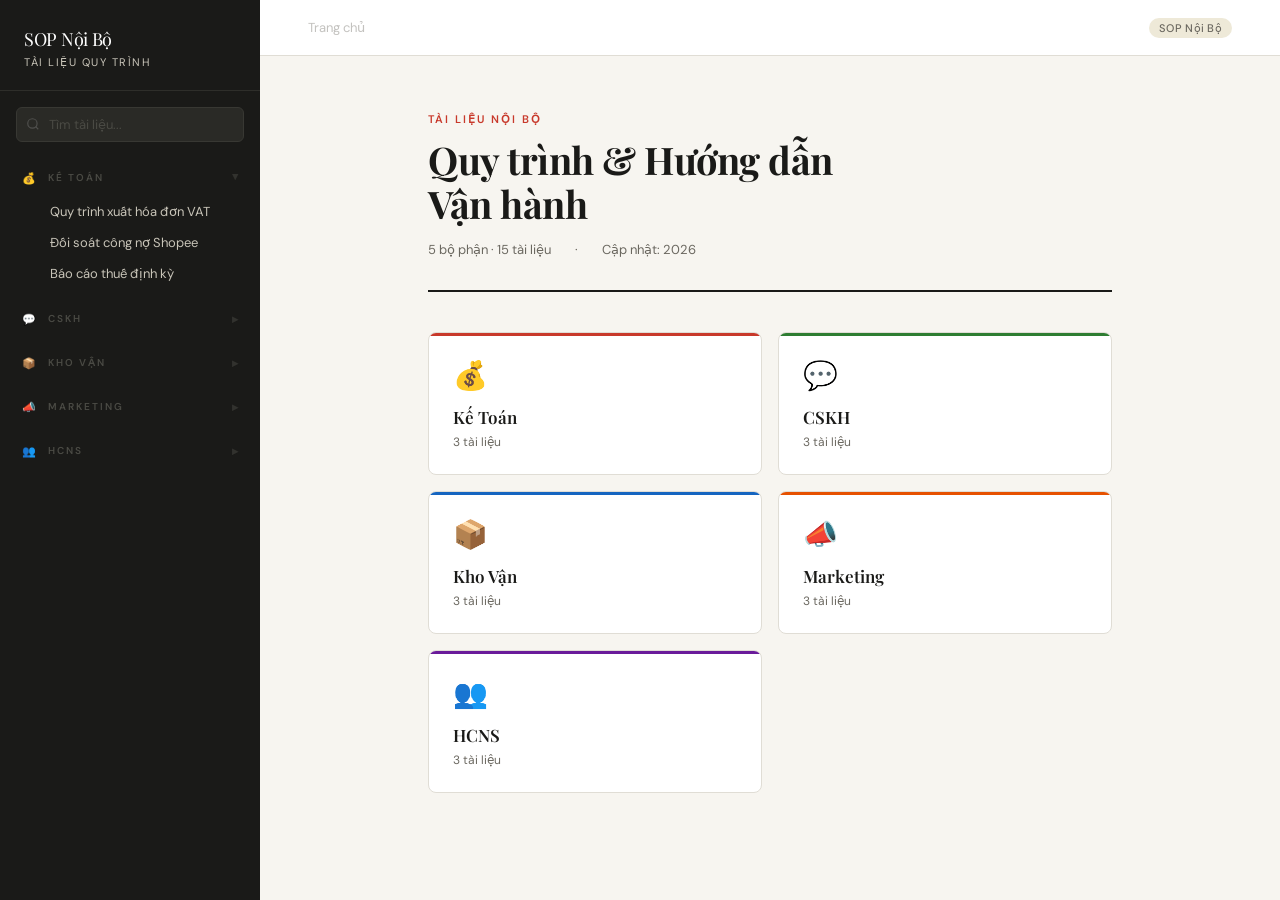
==== index.html @ a2f16f53 "sop-noi-bo" ====
<!DOCTYPE html>
<html lang="vi">
<head>
<meta charset="UTF-8">
<meta name="viewport" content="width=device-width, initial-scale=1.0">
<title>SOP Nội Bộ</title>
<link href="https://fonts.googleapis.com/css2?family=Playfair+Display:wght@600;700&family=DM+Sans:wght@300;400;500;600&display=swap" rel="stylesheet">
<style>
  :root {
    --bg: #F7F5F0;
    --sidebar-bg: #1A1A18;
    --sidebar-text: #C8C4B8;
    --sidebar-active: #E8C84A;
    --accent: #C8392B;
    --ink: #1A1A18;
    --ink-light: #6B6860;
    --rule: #E0DDD5;
    --card: #FFFFFF;
    --tag-bg: #EEE9D8;
  }

  * { margin: 0; padding: 0; box-sizing: border-box; }

  body {
    font-family: 'DM Sans', sans-serif;
    background: var(--bg);
    color: var(--ink);
    display: flex;
    height: 100vh;
    overflow: hidden;
  }

  /* SIDEBAR */
  #sidebar {
    width: 260px;
    min-width: 260px;
    background: var(--sidebar-bg);
    height: 100vh;
    overflow-y: auto;
    display: flex;
    flex-direction: column;
    padding: 0 0 32px;
  }

  .sidebar-header {
    padding: 28px 24px 20px;
    border-bottom: 1px solid #2E2E2A;
  }

  .sidebar-logo {
    font-family: 'Playfair Display', serif;
    font-size: 18px;
    color: #fff;
    letter-spacing: -0.3px;
    line-height: 1.3;
  }

  .sidebar-logo span {
    display: block;
    font-family: 'DM Sans', sans-serif;
    font-size: 11px;
    font-weight: 400;
    color: var(--sidebar-text);
    letter-spacing: 1.5px;
    text-transform: uppercase;
    margin-top: 4px;
  }

  .sidebar-search {
    margin: 16px 16px 8px;
    position: relative;
  }

  .sidebar-search input {
    width: 100%;
    background: #2A2A26;
    border: 1px solid #383833;
    border-radius: 6px;
    padding: 8px 12px 8px 32px;
    color: var(--sidebar-text);
    font-family: 'DM Sans', sans-serif;
    font-size: 13px;
    outline: none;
  }

  .sidebar-search input::placeholder { color: #4A4A44; }
  .sidebar-search input:focus { border-color: #4A4A44; }

  .sidebar-search svg {
    position: absolute;
    left: 10px;
    top: 50%;
    transform: translateY(-50%);
    opacity: 0.4;
  }

  .dept-group { margin-top: 8px; }

  .dept-label {
    padding: 10px 20px 6px;
    font-size: 10px;
    font-weight: 600;
    letter-spacing: 2px;
    text-transform: uppercase;
    color: #4A4A44;
    cursor: pointer;
    display: flex;
    align-items: center;
    justify-content: space-between;
    user-select: none;
  }

  .dept-label:hover { color: #6A6A60; }

  .dept-label .dept-icon {
    width: 20px;
    height: 20px;
    border-radius: 4px;
    display: flex;
    align-items: center;
    justify-content: center;
    font-size: 11px;
    margin-right: 8px;
    flex-shrink: 0;
  }

  .dept-label-inner { display: flex; align-items: center; }

  .dept-toggle {
    font-size: 8px;
    transition: transform 0.2s;
    opacity: 0.5;
  }

  .dept-group.open .dept-toggle { transform: rotate(90deg); }

  .dept-docs {
    display: none;
    padding: 2px 0;
  }

  .dept-group.open .dept-docs { display: block; }

  .doc-link {
    display: block;
    padding: 7px 20px 7px 48px;
    font-size: 13px;
    color: var(--sidebar-text);
    cursor: pointer;
    border-left: 2px solid transparent;
    transition: all 0.15s;
    white-space: nowrap;
    overflow: hidden;
    text-overflow: ellipsis;
  }

  .doc-link:hover { color: #fff; background: #22221E; }

  .doc-link.active {
    color: var(--sidebar-active);
    border-left-color: var(--sidebar-active);
    background: #22221E;
  }

  /* MAIN */
  #main {
    flex: 1;
    height: 100vh;
    overflow-y: auto;
    display: flex;
    flex-direction: column;
  }

  /* TOPBAR */
  .topbar {
    background: var(--card);
    border-bottom: 1px solid var(--rule);
    padding: 0 48px;
    height: 56px;
    display: flex;
    align-items: center;
    justify-content: space-between;
    position: sticky;
    top: 0;
    z-index: 10;
  }

  .breadcrumb {
    font-size: 13px;
    color: var(--ink-light);
    display: flex;
    align-items: center;
    gap: 8px;
  }

  .breadcrumb strong { color: var(--ink); font-weight: 500; }
  .breadcrumb span { opacity: 0.4; }

  .topbar-meta {
    font-size: 12px;
    color: var(--ink-light);
    display: flex;
    align-items: center;
    gap: 16px;
  }

  .tag {
    background: var(--tag-bg);
    color: var(--ink-light);
    padding: 3px 10px;
    border-radius: 20px;
    font-size: 11px;
    font-weight: 500;
    letter-spacing: 0.3px;
  }

  /* CONTENT */
  .content {
    max-width: 780px;
    margin: 0 auto;
    padding: 56px 48px 80px;
    width: 100%;
  }

  .content-header {
    padding-bottom: 32px;
    border-bottom: 2px solid var(--ink);
    margin-bottom: 40px;
  }

  .dept-badge {
    font-size: 11px;
    font-weight: 600;
    letter-spacing: 2px;
    text-transform: uppercase;
    color: var(--accent);
    margin-bottom: 12px;
  }

  .content-title {
    font-family: 'Playfair Display', serif;
    font-size: 38px;
    font-weight: 700;
    line-height: 1.15;
    letter-spacing: -0.5px;
    color: var(--ink);
  }

  .content-meta {
    margin-top: 16px;
    display: flex;
    gap: 24px;
    font-size: 13px;
    color: var(--ink-light);
  }

  .content-meta strong { color: var(--ink); font-weight: 500; }

  /* ARTICLE BODY */
  .article h2 {
    font-family: 'Playfair Display', serif;
    font-size: 22px;
    font-weight: 600;
    margin: 40px 0 16px;
    padding-top: 40px;
    border-top: 1px solid var(--rule);
    color: var(--ink);
  }

  .article h2:first-child { margin-top: 0; padding-top: 0; border-top: none; }

  .article h3 {
    font-size: 15px;
    font-weight: 600;
    margin: 24px 0 10px;
    color: var(--ink);
  }

  .article p {
    font-size: 15.5px;
    line-height: 1.75;
    color: #2A2A26;
    margin-bottom: 14px;
  }

  .article ul, .article ol {
    padding-left: 20px;
    margin-bottom: 14px;
  }

  .article li {
    font-size: 15.5px;
    line-height: 1.75;
    color: #2A2A26;
    margin-bottom: 6px;
  }

  .article li::marker { color: var(--accent); }

  .step-card {
    background: var(--card);
    border: 1px solid var(--rule);
    border-left: 3px solid var(--accent);
    border-radius: 6px;
    padding: 18px 20px;
    margin: 12px 0;
    display: flex;
    gap: 16px;
    align-items: flex-start;
  }

  .step-num {
    font-family: 'Playfair Display', serif;
    font-size: 22px;
    font-weight: 700;
    color: var(--accent);
    line-height: 1;
    min-width: 28px;
    margin-top: 2px;
  }

  .step-body h4 {
    font-size: 14px;
    font-weight: 600;
    margin-bottom: 4px;
    color: var(--ink);
  }

  .step-body p {
    font-size: 14px;
    line-height: 1.6;
    color: var(--ink-light);
    margin: 0;
  }

  .note-box {
    background: #FFF8E1;
    border: 1px solid #F0DC8A;
    border-radius: 6px;
    padding: 14px 18px;
    margin: 16px 0;
    font-size: 14px;
    line-height: 1.65;
    color: #5A4A00;
  }

  .note-box strong { color: #3A3000; }

  .warn-box {
    background: #FFF0EE;
    border: 1px solid #F5C0B8;
    border-radius: 6px;
    padding: 14px 18px;
    margin: 16px 0;
    font-size: 14px;
    line-height: 1.65;
    color: #7A2010;
  }

  table {
    width: 100%;
    border-collapse: collapse;
    margin: 20px 0;
    font-size: 14px;
  }

  th {
    background: var(--ink);
    color: #fff;
    padding: 10px 14px;
    text-align: left;
    font-weight: 500;
    letter-spacing: 0.3px;
  }

  td {
    padding: 10px 14px;
    border-bottom: 1px solid var(--rule);
    color: #2A2A26;
    vertical-align: top;
  }

  tr:nth-child(even) td { background: #FAFAF6; }

  /* HOME */
  .home-grid {
    display: grid;
    grid-template-columns: repeat(auto-fill, minmax(220px, 1fr));
    gap: 16px;
    margin-top: 8px;
  }

  .dept-card {
    background: var(--card);
    border: 1px solid var(--rule);
    border-radius: 8px;
    padding: 24px;
    cursor: pointer;
    transition: all 0.2s;
    position: relative;
    overflow: hidden;
  }

  .dept-card::before {
    content: '';
    position: absolute;
    top: 0; left: 0; right: 0;
    height: 3px;
  }

  .dept-card:hover { box-shadow: 0 4px 20px rgba(0,0,0,0.08); transform: translateY(-2px); }

  .dept-card-icon { font-size: 28px; margin-bottom: 12px; }

  .dept-card-name {
    font-family: 'Playfair Display', serif;
    font-size: 17px;
    font-weight: 600;
    margin-bottom: 6px;
  }

  .dept-card-count {
    font-size: 12px;
    color: var(--ink-light);
  }

  /* colors per dept */
  [data-dept="ketoan"]::before { background: #C8392B; }
  [data-dept="cskh"]::before { background: #2E7D32; }
  [data-dept="kho"]::before { background: #1565C0; }
  [data-dept="mkt"]::before { background: #E65100; }
  [data-dept="hcns"]::before { background: #6A1B9A; }

  /* SCROLL */
  #sidebar::-webkit-scrollbar, #main::-webkit-scrollbar { width: 4px; }
  #sidebar::-webkit-scrollbar-track { background: transparent; }
  #sidebar::-webkit-scrollbar-thumb { background: #333; border-radius: 2px; }
  #main::-webkit-scrollbar-track { background: transparent; }
  #main::-webkit-scrollbar-thumb { background: #ddd; border-radius: 2px; }

  /* SEARCH HIGHLIGHT */
  .highlight { background: #FFF176; border-radius: 2px; }
</style>
</head>
<body>

<!-- SIDEBAR -->
<nav id="sidebar">
  <div class="sidebar-header">
    <div class="sidebar-logo">
      SOP Nội Bộ
      <span>Tài liệu quy trình</span>
    </div>
  </div>

  <div class="sidebar-search">
    <svg width="14" height="14" viewBox="0 0 24 24" fill="none" stroke="#888" stroke-width="2"><circle cx="11" cy="11" r="8"/><path d="m21 21-4.35-4.35"/></svg>
    <input type="text" placeholder="Tìm tài liệu..." id="searchInput" oninput="handleSearch(this.value)">
  </div>

  <!-- KẾ TOÁN -->
  <div class="dept-group open" data-dept-group="ketoan">
    <div class="dept-label" onclick="toggleDept(this)">
      <div class="dept-label-inner">
        <div class="dept-icon">💰</div>
        Kế Toán
      </div>
      <span class="dept-toggle">▶</span>
    </div>
    <div class="dept-docs">
      <div class="doc-link active" onclick="loadDoc('ketoan','xuat-hoadon')" data-search="kế toán xuất hóa đơn VAT">Quy trình xuất hóa đơn VAT</div>
      <div class="doc-link" onclick="loadDoc('ketoan','doi-soat')" data-search="kế toán đối soát công nợ">Đối soát công nợ Shopee</div>
      <div class="doc-link" onclick="loadDoc('ketoan','bao-cao-thue')" data-search="kế toán báo cáo thuế">Báo cáo thuế định kỳ</div>
    </div>
  </div>

  <!-- CSKH -->
  <div class="dept-group" data-dept-group="cskh">
    <div class="dept-label" onclick="toggleDept(this)">
      <div class="dept-label-inner">
        <div class="dept-icon">💬</div>
        CSKH
      </div>
      <span class="dept-toggle">▶</span>
    </div>
    <div class="dept-docs">
      <div class="doc-link" onclick="loadDoc('cskh','xu-ly-khieu-nai')" data-search="cskh xử lý khiếu nại">Xử lý khiếu nại đơn hàng</div>
      <div class="doc-link" onclick="loadDoc('cskh','hoan-tra')" data-search="cskh hoàn trả đổi hàng">Quy trình hoàn trả / đổi hàng</div>
      <div class="doc-link" onclick="loadDoc('cskh','chat-tu-van')" data-search="cskh chat tư vấn khách hàng">Kịch bản chat tư vấn</div>
    </div>
  </div>

  <!-- KHO -->
  <div class="dept-group" data-dept-group="kho">
    <div class="dept-label" onclick="toggleDept(this)">
      <div class="dept-label-inner">
        <div class="dept-icon">📦</div>
        Kho Vận
      </div>
      <span class="dept-toggle">▶</span>
    </div>
    <div class="dept-docs">
      <div class="doc-link" onclick="loadDoc('kho','nhap-hang')" data-search="kho nhập hàng Trung Quốc">Nhập hàng từ Trung Quốc</div>
      <div class="doc-link" onclick="loadDoc('kho','kiem-ke')" data-search="kho kiểm kê định kỳ">Kiểm kê định kỳ</div>
      <div class="doc-link" onclick="loadDoc('kho','xuat-kho')" data-search="kho xuất kho đóng gói">Xuất kho & đóng gói</div>
    </div>
  </div>

  <!-- MKT -->
  <div class="dept-group" data-dept-group="mkt">
    <div class="dept-label" onclick="toggleDept(this)">
      <div class="dept-label-inner">
        <div class="dept-icon">📣</div>
        Marketing
      </div>
      <span class="dept-toggle">▶</span>
    </div>
    <div class="dept-docs">
      <div class="doc-link" onclick="loadDoc('mkt','chay-quang-cao')" data-search="marketing chạy quảng cáo Shopee">Chạy quảng cáo Shopee Ads</div>
      <div class="doc-link" onclick="loadDoc('mkt','content-san-pham')" data-search="marketing content sản phẩm">Quy trình content sản phẩm</div>
      <div class="doc-link" onclick="loadDoc('mkt','flash-sale')" data-search="marketing flash sale chương trình">Đăng ký Flash Sale</div>
    </div>
  </div>

  <!-- HCNS -->
  <div class="dept-group" data-dept-group="hcns">
    <div class="dept-label" onclick="toggleDept(this)">
      <div class="dept-label-inner">
        <div class="dept-icon">👥</div>
        HCNS
      </div>
      <span class="dept-toggle">▶</span>
    </div>
    <div class="dept-docs">
      <div class="doc-link" onclick="loadDoc('hcns','onboarding')" data-search="HCNS onboarding nhân viên mới">Onboarding nhân viên mới</div>
      <div class="doc-link" onclick="loadDoc('hcns','cham-cong')" data-search="HCNS chấm công nghỉ phép">Quy trình chấm công / nghỉ phép</div>
      <div class="doc-link" onclick="loadDoc('hcns','luong-thuong')" data-search="HCNS lương thưởng tính lương">Tính lương & thưởng</div>
    </div>
  </div>
</nav>

<!-- MAIN -->
<div id="main">
  <div class="topbar">
    <div class="breadcrumb" id="breadcrumb">
      <span>Trang chủ</span>
    </div>
    <div class="topbar-meta" id="topbarMeta">
      <span class="tag">SOP Nội Bộ</span>
    </div>
  </div>

  <div class="content" id="content">
    <!-- HOME -->
    <div id="homeView">
      <div class="content-header">
        <div class="dept-badge">TÀI LIỆU NỘI BỘ</div>
        <div class="content-title">Quy trình & Hướng dẫn<br>Vận hành</div>
        <div class="content-meta">
          <span>5 bộ phận · 15 tài liệu</span>
          <span>·</span>
          <span>Cập nhật: 2026</span>
        </div>
      </div>
      <div class="home-grid">
        <div class="dept-card" data-dept="ketoan" onclick="openDept('ketoan')">
          <div class="dept-card-icon">💰</div>
          <div class="dept-card-name">Kế Toán</div>
          <div class="dept-card-count">3 tài liệu</div>
        </div>
        <div class="dept-card" data-dept="cskh" onclick="openDept('cskh')">
          <div class="dept-card-icon">💬</div>
          <div class="dept-card-name">CSKH</div>
          <div class="dept-card-count">3 tài liệu</div>
        </div>
        <div class="dept-card" data-dept="kho" onclick="openDept('kho')">
          <div class="dept-card-icon">📦</div>
          <div class="dept-card-name">Kho Vận</div>
          <div class="dept-card-count">3 tài liệu</div>
        </div>
        <div class="dept-card" data-dept="mkt" onclick="openDept('mkt')">
          <div class="dept-card-icon">📣</div>
          <div class="dept-card-name">Marketing</div>
          <div class="dept-card-count">3 tài liệu</div>
        </div>
        <div class="dept-card" data-dept="hcns" onclick="openDept('hcns')">
          <div class="dept-card-icon">👥</div>
          <div class="dept-card-name">HCNS</div>
          <div class="dept-card-count">3 tài liệu</div>
        </div>
      </div>
    </div>

    <!-- DOC VIEW -->
    <div id="docView" style="display:none">
      <div class="content-header">
        <div class="dept-badge" id="docDept"></div>
        <div class="content-title" id="docTitle"></div>
        <div class="content-meta">
          <span>Cập nhật: <strong id="docDate">2026</strong></span>
          <span>·</span>
          <span>Phụ trách: <strong id="docOwner">—</strong></span>
        </div>
      </div>
      <div class="article" id="docBody"></div>
    </div>
  </div>
</div>

<script>
// =====================
// DATA — paste SOP vào đây
// =====================
const docs = {
  ketoan: {
    label: 'KẾ TOÁN',
    'xuat-hoadon': {
      title: 'Quy trình xuất hóa đơn VAT',
      date: 'Tháng 3, 2026',
      owner: 'Trưởng phòng Kế toán',
      body: `
        <h2>Tổng quan</h2>
        <p>Quy trình này hướng dẫn kế toán viên thực hiện xuất hóa đơn VAT cho khách hàng doanh nghiệp sau khi đơn hàng hoàn thành trên Shopee.</p>

        <div class="note-box"><strong>Lưu ý:</strong> Hóa đơn phải được xuất trong vòng 24 giờ kể từ khi khách xác nhận đã nhận hàng.</div>

        <h2>Các bước thực hiện</h2>

        <div class="step-card">
          <div class="step-num">1</div>
          <div class="step-body">
            <h4>Xác nhận thông tin khách hàng</h4>
            <p>Kiểm tra tên công ty, mã số thuế, địa chỉ xuất hóa đơn trong đơn hàng. Nếu thiếu → liên hệ CSKH để bổ sung trước khi xuất.</p>
          </div>
        </div>

        <div class="step-card">
          <div class="step-num">2</div>
          <div class="step-body">
            <h4>Tạo hóa đơn trên phần mềm</h4>
            <p>Đăng nhập phần mềm kế toán → Tạo hóa đơn mới → Nhập đúng số tiền, thuế suất VAT (8% hoặc 10% tùy nhóm hàng).</p>
          </div>
        </div>

        <div class="step-card">
          <div class="step-num">3</div>
          <div class="step-body">
            <h4>Ký điện tử & gửi khách</h4>
            <p>Ký số → xuất file PDF → gửi về email khách hàng đã đăng ký. Lưu bản gốc vào thư mục Google Drive theo tháng.</p>
          </div>
        </div>

        <div class="step-card">
          <div class="step-num">4</div>
          <div class="step-body">
            <h4>Ghi nhận vào sổ theo dõi</h4>
            <p>Cập nhật sheet "Theo dõi hóa đơn tháng XX" với số hóa đơn, ngày xuất, giá trị, trạng thái gửi.</p>
          </div>
        </div>

        <h2>Bảng thuế suất tham chiếu</h2>
        <table>
          <tr><th>Nhóm hàng</th><th>Thuế suất</th><th>Ghi chú</th></tr>
          <tr><td>Hàng hóa thông thường</td><td>10%</td><td>Áp dụng mặc định</td></tr>
          <tr><td>Thực phẩm, nông sản</td><td>8%</td><td>Theo NĐ giảm thuế</td></tr>
          <tr><td>Hàng xuất khẩu</td><td>0%</td><td>Cần chứng từ xuất khẩu</td></tr>
        </table>

        <div class="warn-box"><strong>⚠️ Lưu ý:</strong> Không được hủy hóa đơn đã gửi khách mà không có biên bản hủy hóa đơn có chữ ký hai bên.</div>
      `
    },
    'doi-soat': {
      title: 'Đối soát công nợ Shopee',
      date: 'Tháng 3, 2026',
      owner: 'Kế toán thanh toán',
      body: `
        <h2>Mục đích</h2>
        <p>Đối soát số tiền Shopee thực chuyển về với doanh thu ghi nhận trên hệ thống, phát hiện chênh lệch và xử lý kịp thời.</p>

        <h2>Tần suất thực hiện</h2>
        <p>Thực hiện <strong>mỗi thứ Hai</strong> cho chu kỳ giải ngân tuần trước (T-7 đến T-1).</p>

        <div class="step-card">
          <div class="step-num">1</div>
          <div class="step-body">
            <h4>Tải báo cáo từ Shopee Seller Centre</h4>
            <p>Tài chính → Doanh thu → Xuất file Excel theo kỳ đối soát.</p>
          </div>
        </div>

        <div class="step-card">
          <div class="step-num">2</div>
          <div class="step-body">
            <h4>So sánh với sao kê ngân hàng</h4>
            <p>Đối chiếu từng dòng giải ngân với tài khoản ngân hàng nhận tiền Shopee. Ghi chú chênh lệch (nếu có).</p>
          </div>
        </div>

        <div class="step-card">
          <div class="step-num">3</div>
          <div class="step-body">
            <h4>Xử lý chênh lệch</h4>
            <p>Chênh lệch dưới 50.000đ → ghi nhận điều chỉnh. Chênh lệch trên 50.000đ → báo cáo quản lý & liên hệ Shopee support.</p>
          </div>
        </div>
      `
    },
    'bao-cao-thue': {
      title: 'Báo cáo thuế định kỳ',
      date: 'Tháng 3, 2026',
      owner: 'Kế toán trưởng',
      body: `
        <h2>Lịch khai thuế</h2>
        <table>
          <tr><th>Loại thuế</th><th>Kỳ khai</th><th>Hạn nộp</th></tr>
          <tr><td>Thuế GTGT (VAT)</td><td>Hàng quý</td><td>Ngày 30 tháng sau kỳ</td></tr>
          <tr><td>Thuế TNCN</td><td>Hàng quý</td><td>Ngày 30 tháng sau kỳ</td></tr>
          <tr><td>Thuế TNDN tạm tính</td><td>Hàng quý</td><td>Ngày 30 tháng sau kỳ</td></tr>
          <tr><td>Quyết toán năm</td><td>Hàng năm</td><td>Ngày 31/3 năm sau</td></tr>
        </table>
        <div class="note-box"><strong>Lưu ý Nghị định 68/2026:</strong> Hộ kinh doanh trên sàn TMĐT doanh thu &gt; 500 triệu/năm phải khai thuế quý riêng, không được khấu trừ qua nền tảng giữ hộ.</div>
      `
    }
  },
  cskh: {
    label: 'CSKH',
    'xu-ly-khieu-nai': {
      title: 'Xử lý khiếu nại đơn hàng',
      date: 'Tháng 3, 2026',
      owner: 'Trưởng CSKH',
      body: `<h2>Quy trình xử lý</h2><p>Đây là tài liệu mẫu. Hãy thay thế nội dung này bằng SOP thực tế của bộ phận CSKH.</p><div class="step-card"><div class="step-num">1</div><div class="step-body"><h4>Tiếp nhận khiếu nại</h4><p>Ghi nhận thông tin khách hàng, mã đơn hàng, lý do khiếu nại vào sheet theo dõi.</p></div></div><div class="step-card"><div class="step-num">2</div><div class="step-body"><h4>Xác minh thông tin</h4><p>Kiểm tra lịch sử đơn hàng trên Shopee Seller Centre. Chụp màn hình bằng chứng.</p></div></div><div class="step-card"><div class="step-num">3</div><div class="step-body"><h4>Phản hồi khách hàng</h4><p>Trong vòng 2 giờ làm việc. Nếu cần xử lý nội bộ → thông báo thời gian xử lý dự kiến.</p></div></div>`
    },
    'hoan-tra': {
      title: 'Quy trình hoàn trả / đổi hàng',
      date: 'Tháng 3, 2026',
      owner: 'Trưởng CSKH',
      body: `<h2>Điều kiện hoàn trả</h2><p>Đây là tài liệu mẫu. Hãy điền điều kiện hoàn trả thực tế của shop vào đây.</p>`
    },
    'chat-tu-van': {
      title: 'Kịch bản chat tư vấn',
      date: 'Tháng 3, 2026',
      owner: 'Trưởng CSKH',
      body: `<h2>Kịch bản mẫu</h2><p>Đây là tài liệu mẫu. Thêm kịch bản chat thực tế vào đây.</p>`
    }
  },
  kho: {
    label: 'KHO VẬN',
    'nhap-hang': {
      title: 'Nhập hàng từ Trung Quốc',
      date: 'Tháng 3, 2026',
      owner: 'Trưởng kho',
      body: `<h2>Quy trình nhập hàng</h2><p>Đây là tài liệu mẫu. Điền quy trình nhập hàng thực tế vào đây.</p>`
    },
    'kiem-ke': {
      title: 'Kiểm kê định kỳ',
      date: 'Tháng 3, 2026',
      owner: 'Trưởng kho',
      body: `<h2>Lịch kiểm kê</h2><p>Đây là tài liệu mẫu. Điền lịch và quy trình kiểm kê thực tế vào đây.</p>`
    },
    'xuat-kho': {
      title: 'Xuất kho & đóng gói',
      date: 'Tháng 3, 2026',
      owner: 'Trưởng kho',
      body: `<h2>Quy trình xuất kho</h2><p>Đây là tài liệu mẫu. Điền quy trình xuất kho thực tế vào đây.</p>`
    }
  },
  mkt: {
    label: 'MARKETING',
    'chay-quang-cao': {
      title: 'Chạy quảng cáo Shopee Ads',
      date: 'Tháng 3, 2026',
      owner: 'Marketing Manager',
      body: `<h2>Quy trình setup chiến dịch</h2><p>Đây là tài liệu mẫu. Điền quy trình chạy ads thực tế vào đây.</p>`
    },
    'content-san-pham': {
      title: 'Quy trình content sản phẩm',
      date: 'Tháng 3, 2026',
      owner: 'Content Lead',
      body: `<h2>Checklist nội dung sản phẩm</h2><p>Đây là tài liệu mẫu. Điền checklist content thực tế vào đây.</p>`
    },
    'flash-sale': {
      title: 'Đăng ký Flash Sale',
      date: 'Tháng 3, 2026',
      owner: 'Marketing Manager',
      body: `<h2>Quy trình đăng ký</h2><p>Đây là tài liệu mẫu. Điền quy trình đăng ký flash sale thực tế vào đây.</p>`
    }
  },
  hcns: {
    label: 'HCNS',
    'onboarding': {
      title: 'Onboarding nhân viên mới',
      date: 'Tháng 3, 2026',
      owner: 'HR Manager',
      body: `<h2>Checklist onboarding</h2><p>Đây là tài liệu mẫu. Điền checklist onboarding thực tế vào đây.</p>`
    },
    'cham-cong': {
      title: 'Quy trình chấm công / nghỉ phép',
      date: 'Tháng 3, 2026',
      owner: 'HR Manager',
      body: `<h2>Hướng dẫn chấm công</h2><p>Đây là tài liệu mẫu. Điền quy trình chấm công thực tế vào đây.</p>`
    },
    'luong-thuong': {
      title: 'Tính lương & thưởng',
      date: 'Tháng 3, 2026',
      owner: 'HR Manager',
      body: `<h2>Công thức tính lương</h2><p>Đây là tài liệu mẫu. Điền quy trình tính lương thực tế vào đây.</p>`
    }
  }
};

// =====================
// LOGIC
// =====================
function toggleDept(el) {
  el.closest('.dept-group').classList.toggle('open');
}

function openDept(dept) {
  const group = document.querySelector(`[data-dept-group="${dept}"]`);
  if (group) {
    group.classList.add('open');
    const firstDoc = group.querySelector('.doc-link');
    if (firstDoc) firstDoc.click();
  }
}

function loadDoc(dept, docId) {
  const deptData = docs[dept];
  const doc = deptData[docId];
  if (!doc) return;

  // update sidebar active
  document.querySelectorAll('.doc-link').forEach(l => l.classList.remove('active'));
  event.target.classList.add('active');

  // breadcrumb
  document.getElementById('breadcrumb').innerHTML = `
    <span onclick="showHome()" style="cursor:pointer;color:#888">Trang chủ</span>
    <span>›</span>
    <span>${deptData.label}</span>
    <span>›</span>
    <strong>${doc.title}</strong>
  `;

  // fill doc
  document.getElementById('docDept').textContent = deptData.label;
  document.getElementById('docTitle').textContent = doc.title;
  document.getElementById('docDate').textContent = doc.date;
  document.getElementById('docOwner').textContent = doc.owner;
  document.getElementById('docBody').innerHTML = doc.body;

  document.getElementById('homeView').style.display = 'none';
  document.getElementById('docView').style.display = 'block';
  document.getElementById('main').scrollTo(0, 0);
}

function showHome() {
  document.getElementById('homeView').style.display = 'block';
  document.getElementById('docView').style.display = 'none';
  document.getElementById('breadcrumb').innerHTML = '<span>Trang chủ</span>';
  document.querySelectorAll('.doc-link').forEach(l => l.classList.remove('active'));
}

function handleSearch(val) {
  const q = val.toLowerCase().trim();
  document.querySelectorAll('.doc-link').forEach(link => {
    const text = (link.dataset.search || link.textContent).toLowerCase();
    link.style.display = (!q || text.includes(q)) ? 'block' : 'none';
  });
  if (q) {
    document.querySelectorAll('.dept-group').forEach(g => g.classList.add('open'));
  }
}

// load first doc on start
loadDoc('ketoan', 'xuat-hoadon');
</script>
</body>
</html>
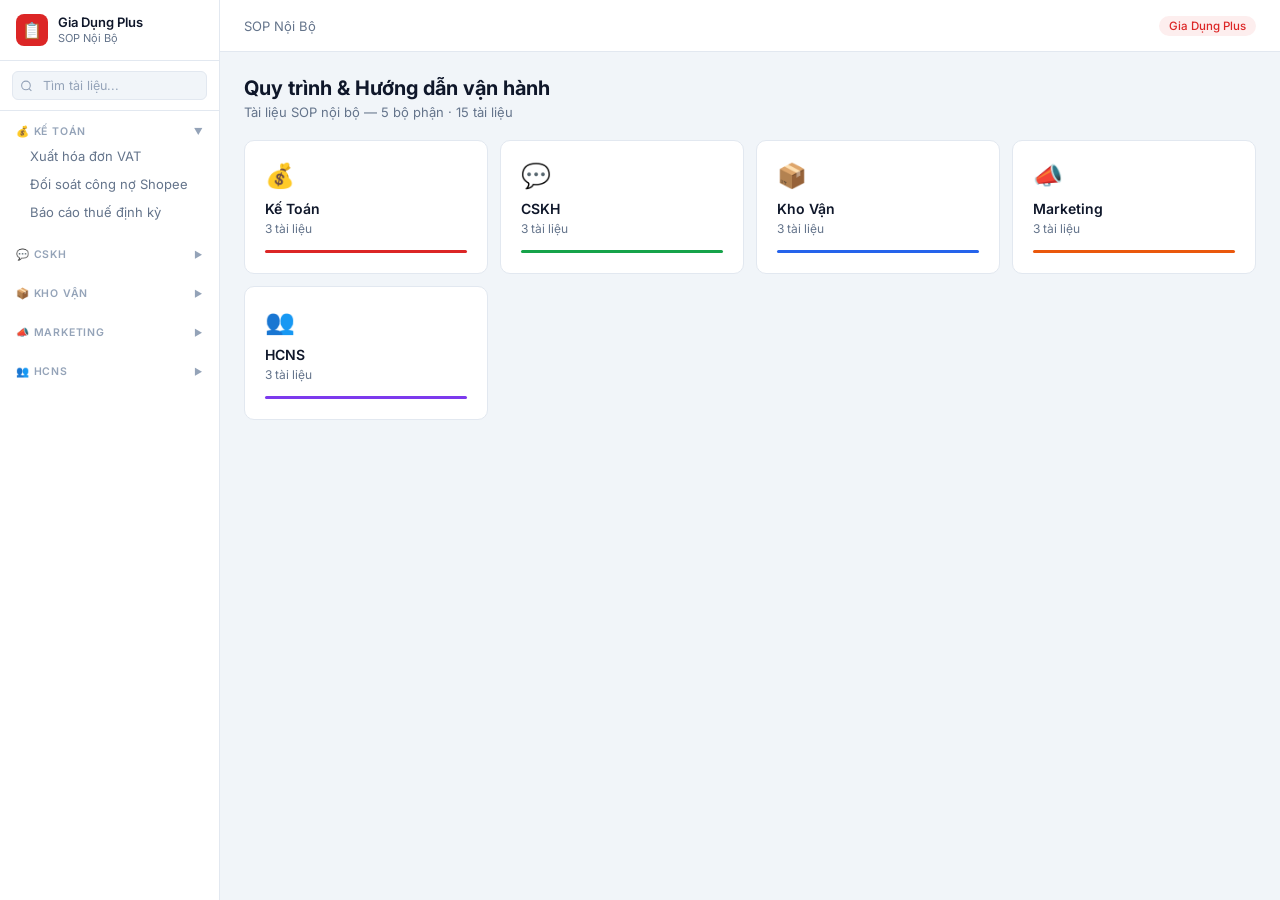
==== commit 44f436f6: "1" ====
--- a/index.html
+++ b/index.html
@@ -3,538 +3,540 @@
 <head>
 <meta charset="UTF-8">
 <meta name="viewport" content="width=device-width, initial-scale=1.0">
-<title>SOP Nội Bộ</title>
-<link href="https://fonts.googleapis.com/css2?family=Playfair+Display:wght@600;700&family=DM+Sans:wght@300;400;500;600&display=swap" rel="stylesheet">
+<title>SOP Nội Bộ — Gia Dụng Plus</title>
+<link href="https://fonts.googleapis.com/css2?family=Inter:wght@300;400;500;600;700&display=swap" rel="stylesheet">
 <style>
   :root {
-    --bg: #F7F5F0;
-    --sidebar-bg: #1A1A18;
-    --sidebar-text: #C8C4B8;
-    --sidebar-active: #E8C84A;
-    --accent: #C8392B;
-    --ink: #1A1A18;
-    --ink-light: #6B6860;
-    --rule: #E0DDD5;
-    --card: #FFFFFF;
-    --tag-bg: #EEE9D8;
+    --c-page:        241 245 249;
+    --c-card:        255 255 255;
+    --c-card-alt:    248 250 252;
+    --c-raised:      241 245 249;
+    --c-heading:      15  23  42;
+    --c-body:        100 116 139;
+    --c-subtle:      148 163 184;
+    --c-line:        226 232 240;
+    --c-line-strong: 203 213 225;
+    --c-red:         220  38  38;
+    --c-red-hover:   185  28  28;
+    --sidebar-w: 220px;
   }
 
   * { margin: 0; padding: 0; box-sizing: border-box; }
 
   body {
-    font-family: 'DM Sans', sans-serif;
-    background: var(--bg);
-    color: var(--ink);
+    font-family: 'Inter', sans-serif;
+    font-size: 14px;
+    background: rgb(var(--c-page));
+    color: rgb(var(--c-heading));
     display: flex;
     height: 100vh;
     overflow: hidden;
   }
 
-  /* SIDEBAR */
+  /* ── SIDEBAR ── */
   #sidebar {
-    width: 260px;
-    min-width: 260px;
-    background: var(--sidebar-bg);
+    width: var(--sidebar-w);
+    min-width: var(--sidebar-w);
+    background: rgb(var(--c-card));
+    border-right: 1px solid rgb(var(--c-line));
     height: 100vh;
     overflow-y: auto;
     display: flex;
     flex-direction: column;
-    padding: 0 0 32px;
-  }
-
-  .sidebar-header {
-    padding: 28px 24px 20px;
-    border-bottom: 1px solid #2E2E2A;
   }
 
   .sidebar-logo {
-    font-family: 'Playfair Display', serif;
-    font-size: 18px;
-    color: #fff;
-    letter-spacing: -0.3px;
-    line-height: 1.3;
-  }
-
-  .sidebar-logo span {
-    display: block;
-    font-family: 'DM Sans', sans-serif;
+    padding: 14px 16px;
+    border-bottom: 1px solid rgb(var(--c-line));
+    display: flex;
+    align-items: center;
+    gap: 10px;
+  }
+
+  .logo-icon {
+    width: 32px;
+    height: 32px;
+    background: rgb(var(--c-red));
+    border-radius: 8px;
+    display: flex;
+    align-items: center;
+    justify-content: center;
+    color: white;
+    font-size: 16px;
+    flex-shrink: 0;
+  }
+
+  .logo-text {
+    font-size: 13px;
+    font-weight: 600;
+    color: rgb(var(--c-heading));
+    line-height: 1.2;
+  }
+
+  .logo-sub {
     font-size: 11px;
     font-weight: 400;
-    color: var(--sidebar-text);
-    letter-spacing: 1.5px;
-    text-transform: uppercase;
-    margin-top: 4px;
+    color: rgb(var(--c-body));
   }
 
   .sidebar-search {
-    margin: 16px 16px 8px;
+    padding: 10px 12px;
+    border-bottom: 1px solid rgb(var(--c-line));
     position: relative;
   }
 
   .sidebar-search input {
     width: 100%;
-    background: #2A2A26;
-    border: 1px solid #383833;
+    background: rgb(var(--c-page));
+    border: 1px solid rgb(var(--c-line));
     border-radius: 6px;
-    padding: 8px 12px 8px 32px;
-    color: var(--sidebar-text);
-    font-family: 'DM Sans', sans-serif;
-    font-size: 13px;
+    padding: 6px 10px 6px 30px;
+    font-family: 'Inter', sans-serif;
+    font-size: 12.5px;
+    color: rgb(var(--c-heading));
     outline: none;
   }
 
-  .sidebar-search input::placeholder { color: #4A4A44; }
-  .sidebar-search input:focus { border-color: #4A4A44; }
+  .sidebar-search input:focus { border-color: rgb(var(--c-red)); }
+  .sidebar-search input::placeholder { color: rgb(var(--c-subtle)); }
 
   .sidebar-search svg {
     position: absolute;
-    left: 10px;
+    left: 20px;
     top: 50%;
     transform: translateY(-50%);
-    opacity: 0.4;
-  }
-
-  .dept-group { margin-top: 8px; }
-
-  .dept-label {
-    padding: 10px 20px 6px;
-    font-size: 10px;
+    color: rgb(var(--c-subtle));
+  }
+
+  .nav-section { padding: 8px 0; }
+
+  .nav-section-label {
+    padding: 6px 16px 4px;
+    font-size: 10.5px;
     font-weight: 600;
-    letter-spacing: 2px;
+    letter-spacing: 0.8px;
     text-transform: uppercase;
-    color: #4A4A44;
-    cursor: pointer;
+    color: rgb(var(--c-subtle));
     display: flex;
     align-items: center;
     justify-content: space-between;
+    cursor: pointer;
     user-select: none;
   }
 
-  .dept-label:hover { color: #6A6A60; }
-
-  .dept-label .dept-icon {
-    width: 20px;
-    height: 20px;
-    border-radius: 4px;
+  .nav-section-label:hover { color: rgb(var(--c-body)); }
+
+  .nav-toggle { font-size: 9px; transition: transform 0.2s; }
+  .nav-section.open .nav-toggle { transform: rotate(90deg); }
+
+  .nav-items { display: none; }
+  .nav-section.open .nav-items { display: block; }
+
+  .nav-item {
     display: flex;
     align-items: center;
-    justify-content: center;
-    font-size: 11px;
-    margin-right: 8px;
-    flex-shrink: 0;
-  }
-
-  .dept-label-inner { display: flex; align-items: center; }
-
-  .dept-toggle {
-    font-size: 8px;
-    transition: transform 0.2s;
-    opacity: 0.5;
-  }
-
-  .dept-group.open .dept-toggle { transform: rotate(90deg); }
-
-  .dept-docs {
-    display: none;
-    padding: 2px 0;
-  }
-
-  .dept-group.open .dept-docs { display: block; }
-
-  .doc-link {
-    display: block;
-    padding: 7px 20px 7px 48px;
+    gap: 8px;
+    padding: 6px 16px 6px 28px;
     font-size: 13px;
-    color: var(--sidebar-text);
+    color: rgb(var(--c-body));
     cursor: pointer;
-    border-left: 2px solid transparent;
-    transition: all 0.15s;
+    border-radius: 0;
+    transition: all 0.1s;
     white-space: nowrap;
     overflow: hidden;
     text-overflow: ellipsis;
-  }
-
-  .doc-link:hover { color: #fff; background: #22221E; }
-
-  .doc-link.active {
-    color: var(--sidebar-active);
-    border-left-color: var(--sidebar-active);
-    background: #22221E;
-  }
-
-  /* MAIN */
+    border-left: 2px solid transparent;
+  }
+
+  .nav-item:hover {
+    background: rgb(var(--c-page));
+    color: rgb(var(--c-heading));
+  }
+
+  .nav-item.active {
+    background: rgb(220 38 38 / 0.06);
+    color: rgb(var(--c-red));
+    border-left-color: rgb(var(--c-red));
+    font-weight: 500;
+  }
+
+  /* ── MAIN ── */
   #main {
     flex: 1;
+    display: flex;
+    flex-direction: column;
     height: 100vh;
-    overflow-y: auto;
-    display: flex;
-    flex-direction: column;
-  }
-
-  /* TOPBAR */
+    overflow: hidden;
+  }
+
+  /* ── TOPBAR ── */
   .topbar {
-    background: var(--card);
-    border-bottom: 1px solid var(--rule);
-    padding: 0 48px;
-    height: 56px;
+    background: rgb(var(--c-card));
+    border-bottom: 1px solid rgb(var(--c-line));
+    padding: 0 24px;
+    height: 52px;
     display: flex;
     align-items: center;
     justify-content: space-between;
-    position: sticky;
-    top: 0;
-    z-index: 10;
+    flex-shrink: 0;
   }
 
   .breadcrumb {
+    display: flex;
+    align-items: center;
+    gap: 6px;
     font-size: 13px;
-    color: var(--ink-light);
+    color: rgb(var(--c-body));
+  }
+
+  .breadcrumb .sep { color: rgb(var(--c-line-strong)); }
+  .breadcrumb .current { color: rgb(var(--c-heading)); font-weight: 500; }
+  .breadcrumb .home { cursor: pointer; }
+  .breadcrumb .home:hover { color: rgb(var(--c-heading)); }
+
+  .topbar-right {
     display: flex;
     align-items: center;
     gap: 8px;
   }
 
-  .breadcrumb strong { color: var(--ink); font-weight: 500; }
-  .breadcrumb span { opacity: 0.4; }
-
-  .topbar-meta {
-    font-size: 12px;
-    color: var(--ink-light);
-    display: flex;
-    align-items: center;
-    gap: 16px;
-  }
-
-  .tag {
-    background: var(--tag-bg);
-    color: var(--ink-light);
+  .badge {
+    background: rgb(220 38 38 / 0.08);
+    color: rgb(var(--c-red));
     padding: 3px 10px;
     border-radius: 20px;
-    font-size: 11px;
+    font-size: 11.5px;
     font-weight: 500;
-    letter-spacing: 0.3px;
-  }
-
-  /* CONTENT */
-  .content {
-    max-width: 780px;
-    margin: 0 auto;
-    padding: 56px 48px 80px;
-    width: 100%;
-  }
-
-  .content-header {
-    padding-bottom: 32px;
-    border-bottom: 2px solid var(--ink);
-    margin-bottom: 40px;
-  }
-
-  .dept-badge {
-    font-size: 11px;
+  }
+
+  /* ── CONTENT ── */
+  #content {
+    flex: 1;
+    overflow-y: auto;
+    padding: 24px;
+  }
+
+  /* HOME */
+  .page-header {
+    margin-bottom: 20px;
+  }
+
+  .page-title {
+    font-size: 20px;
+    font-weight: 700;
+    color: rgb(var(--c-heading));
+    margin-bottom: 4px;
+  }
+
+  .page-desc {
+    font-size: 13px;
+    color: rgb(var(--c-body));
+  }
+
+  .dept-grid {
+    display: grid;
+    grid-template-columns: repeat(auto-fill, minmax(200px, 1fr));
+    gap: 12px;
+    margin-top: 4px;
+  }
+
+  .dept-card {
+    background: rgb(var(--c-card));
+    border: 1px solid rgb(var(--c-line));
+    border-radius: 10px;
+    padding: 20px;
+    cursor: pointer;
+    transition: all 0.15s;
+  }
+
+  .dept-card:hover {
+    border-color: rgb(var(--c-line-strong));
+    box-shadow: 0 2px 12px rgb(0 0 0 / 0.06);
+    transform: translateY(-1px);
+  }
+
+  .dept-card-icon {
+    font-size: 24px;
+    margin-bottom: 10px;
+  }
+
+  .dept-card-name {
+    font-size: 14px;
     font-weight: 600;
-    letter-spacing: 2px;
-    text-transform: uppercase;
-    color: var(--accent);
-    margin-bottom: 12px;
-  }
-
-  .content-title {
-    font-family: 'Playfair Display', serif;
-    font-size: 38px;
-    font-weight: 700;
-    line-height: 1.15;
-    letter-spacing: -0.5px;
-    color: var(--ink);
-  }
-
-  .content-meta {
-    margin-top: 16px;
-    display: flex;
-    gap: 24px;
-    font-size: 13px;
-    color: var(--ink-light);
-  }
-
-  .content-meta strong { color: var(--ink); font-weight: 500; }
-
-  /* ARTICLE BODY */
-  .article h2 {
-    font-family: 'Playfair Display', serif;
-    font-size: 22px;
-    font-weight: 600;
-    margin: 40px 0 16px;
-    padding-top: 40px;
-    border-top: 1px solid var(--rule);
-    color: var(--ink);
-  }
-
-  .article h2:first-child { margin-top: 0; padding-top: 0; border-top: none; }
-
-  .article h3 {
-    font-size: 15px;
-    font-weight: 600;
-    margin: 24px 0 10px;
-    color: var(--ink);
-  }
-
-  .article p {
-    font-size: 15.5px;
-    line-height: 1.75;
-    color: #2A2A26;
-    margin-bottom: 14px;
-  }
-
-  .article ul, .article ol {
-    padding-left: 20px;
-    margin-bottom: 14px;
-  }
-
-  .article li {
-    font-size: 15.5px;
-    line-height: 1.75;
-    color: #2A2A26;
-    margin-bottom: 6px;
-  }
-
-  .article li::marker { color: var(--accent); }
-
-  .step-card {
-    background: var(--card);
-    border: 1px solid var(--rule);
-    border-left: 3px solid var(--accent);
-    border-radius: 6px;
-    padding: 18px 20px;
-    margin: 12px 0;
-    display: flex;
-    gap: 16px;
-    align-items: flex-start;
-  }
-
-  .step-num {
-    font-family: 'Playfair Display', serif;
+    color: rgb(var(--c-heading));
+    margin-bottom: 4px;
+  }
+
+  .dept-card-count {
+    font-size: 12px;
+    color: rgb(var(--c-body));
+  }
+
+  .dept-card-bar {
+    height: 3px;
+    border-radius: 2px;
+    margin-top: 14px;
+  }
+
+  /* DOC VIEW */
+  .doc-header {
+    background: rgb(var(--c-card));
+    border: 1px solid rgb(var(--c-line));
+    border-radius: 10px;
+    padding: 20px 24px;
+    margin-bottom: 16px;
+  }
+
+  .doc-dept-tag {
+    display: inline-flex;
+    align-items: center;
+    gap: 6px;
+    font-size: 11.5px;
+    font-weight: 500;
+    color: rgb(var(--c-red));
+    background: rgb(220 38 38 / 0.08);
+    padding: 3px 10px;
+    border-radius: 20px;
+    margin-bottom: 10px;
+  }
+
+  .doc-title {
     font-size: 22px;
     font-weight: 700;
-    color: var(--accent);
-    line-height: 1;
-    min-width: 28px;
-    margin-top: 2px;
-  }
-
-  .step-body h4 {
+    color: rgb(var(--c-heading));
+    margin-bottom: 10px;
+    line-height: 1.3;
+  }
+
+  .doc-meta {
+    display: flex;
+    gap: 20px;
+    font-size: 12.5px;
+    color: rgb(var(--c-body));
+  }
+
+  .doc-meta span { display: flex; align-items: center; gap: 5px; }
+
+  /* ARTICLE */
+  .article-card {
+    background: rgb(var(--c-card));
+    border: 1px solid rgb(var(--c-line));
+    border-radius: 10px;
+    padding: 24px;
+  }
+
+  .article h2 {
+    font-size: 16px;
+    font-weight: 600;
+    color: rgb(var(--c-heading));
+    margin: 28px 0 12px;
+    padding-bottom: 8px;
+    border-bottom: 1px solid rgb(var(--c-line));
+  }
+
+  .article h2:first-child { margin-top: 0; }
+
+  .article h3 {
     font-size: 14px;
     font-weight: 600;
+    color: rgb(var(--c-heading));
+    margin: 18px 0 8px;
+  }
+
+  .article p {
+    font-size: 14px;
+    line-height: 1.7;
+    color: rgb(var(--c-body));
+    margin-bottom: 12px;
+  }
+
+  .article ul, .article ol {
+    padding-left: 18px;
+    margin-bottom: 12px;
+  }
+
+  .article li {
+    font-size: 14px;
+    line-height: 1.7;
+    color: rgb(var(--c-body));
     margin-bottom: 4px;
-    color: var(--ink);
+  }
+
+  /* STEP CARDS */
+  .step-card {
+    border: 1px solid rgb(var(--c-line));
+    border-left: 3px solid rgb(var(--c-red));
+    border-radius: 8px;
+    padding: 14px 16px;
+    margin: 10px 0;
+    display: flex;
+    gap: 14px;
+    background: rgb(var(--c-card-alt));
+  }
+
+  .step-num {
+    font-size: 18px;
+    font-weight: 700;
+    color: rgb(var(--c-red));
+    min-width: 24px;
+    line-height: 1;
+    margin-top: 2px;
+  }
+
+  .step-body h4 {
+    font-size: 13.5px;
+    font-weight: 600;
+    color: rgb(var(--c-heading));
+    margin-bottom: 4px;
   }
 
   .step-body p {
-    font-size: 14px;
+    font-size: 13px;
+    color: rgb(var(--c-body));
+    margin: 0;
     line-height: 1.6;
-    color: var(--ink-light);
-    margin: 0;
-  }
-
+  }
+
+  /* CALLOUTS */
   .note-box {
-    background: #FFF8E1;
-    border: 1px solid #F0DC8A;
-    border-radius: 6px;
-    padding: 14px 18px;
-    margin: 16px 0;
-    font-size: 14px;
-    line-height: 1.65;
-    color: #5A4A00;
-  }
-
-  .note-box strong { color: #3A3000; }
+    background: rgb(239 246 255);
+    border: 1px solid rgb(191 219 254);
+    border-radius: 8px;
+    padding: 12px 16px;
+    margin: 12px 0;
+    font-size: 13.5px;
+    color: rgb(30 64 175);
+    line-height: 1.6;
+  }
 
   .warn-box {
-    background: #FFF0EE;
-    border: 1px solid #F5C0B8;
-    border-radius: 6px;
-    padding: 14px 18px;
-    margin: 16px 0;
-    font-size: 14px;
-    line-height: 1.65;
-    color: #7A2010;
-  }
-
+    background: rgb(255 247 237);
+    border: 1px solid rgb(254 215 170);
+    border-radius: 8px;
+    padding: 12px 16px;
+    margin: 12px 0;
+    font-size: 13.5px;
+    color: rgb(154 52 18);
+    line-height: 1.6;
+  }
+
+  /* TABLE */
   table {
     width: 100%;
     border-collapse: collapse;
-    margin: 20px 0;
-    font-size: 14px;
+    margin: 16px 0;
+    font-size: 13.5px;
+    border: 1px solid rgb(var(--c-line));
+    border-radius: 8px;
+    overflow: hidden;
   }
 
   th {
-    background: var(--ink);
-    color: #fff;
+    background: rgb(var(--c-page));
+    color: rgb(var(--c-heading));
     padding: 10px 14px;
     text-align: left;
-    font-weight: 500;
-    letter-spacing: 0.3px;
+    font-weight: 600;
+    font-size: 12.5px;
+    border-bottom: 1px solid rgb(var(--c-line));
   }
 
   td {
     padding: 10px 14px;
-    border-bottom: 1px solid var(--rule);
-    color: #2A2A26;
+    border-bottom: 1px solid rgb(var(--c-line));
+    color: rgb(var(--c-body));
     vertical-align: top;
   }
 
-  tr:nth-child(even) td { background: #FAFAF6; }
-
-  /* HOME */
-  .home-grid {
-    display: grid;
-    grid-template-columns: repeat(auto-fill, minmax(220px, 1fr));
-    gap: 16px;
-    margin-top: 8px;
-  }
-
-  .dept-card {
-    background: var(--card);
-    border: 1px solid var(--rule);
-    border-radius: 8px;
-    padding: 24px;
-    cursor: pointer;
-    transition: all 0.2s;
-    position: relative;
-    overflow: hidden;
-  }
-
-  .dept-card::before {
-    content: '';
-    position: absolute;
-    top: 0; left: 0; right: 0;
-    height: 3px;
-  }
-
-  .dept-card:hover { box-shadow: 0 4px 20px rgba(0,0,0,0.08); transform: translateY(-2px); }
-
-  .dept-card-icon { font-size: 28px; margin-bottom: 12px; }
-
-  .dept-card-name {
-    font-family: 'Playfair Display', serif;
-    font-size: 17px;
-    font-weight: 600;
-    margin-bottom: 6px;
-  }
-
-  .dept-card-count {
-    font-size: 12px;
-    color: var(--ink-light);
-  }
-
-  /* colors per dept */
-  [data-dept="ketoan"]::before { background: #C8392B; }
-  [data-dept="cskh"]::before { background: #2E7D32; }
-  [data-dept="kho"]::before { background: #1565C0; }
-  [data-dept="mkt"]::before { background: #E65100; }
-  [data-dept="hcns"]::before { background: #6A1B9A; }
-
-  /* SCROLL */
-  #sidebar::-webkit-scrollbar, #main::-webkit-scrollbar { width: 4px; }
-  #sidebar::-webkit-scrollbar-track { background: transparent; }
-  #sidebar::-webkit-scrollbar-thumb { background: #333; border-radius: 2px; }
-  #main::-webkit-scrollbar-track { background: transparent; }
-  #main::-webkit-scrollbar-thumb { background: #ddd; border-radius: 2px; }
-
-  /* SEARCH HIGHLIGHT */
-  .highlight { background: #FFF176; border-radius: 2px; }
+  tr:last-child td { border-bottom: none; }
+  tr:hover td { background: rgb(var(--c-card-alt)); }
+
+  /* SCROLLBAR */
+  #sidebar::-webkit-scrollbar,
+  #content::-webkit-scrollbar { width: 4px; }
+  #sidebar::-webkit-scrollbar-thumb { background: rgb(var(--c-line-strong)); border-radius: 2px; }
+  #content::-webkit-scrollbar-thumb { background: rgb(var(--c-line)); border-radius: 2px; }
 </style>
 </head>
 <body>
 
 <!-- SIDEBAR -->
 <nav id="sidebar">
-  <div class="sidebar-header">
-    <div class="sidebar-logo">
-      SOP Nội Bộ
-      <span>Tài liệu quy trình</span>
+  <div class="sidebar-logo">
+    <div class="logo-icon">📋</div>
+    <div>
+      <div class="logo-text">Gia Dụng Plus</div>
+      <div class="logo-sub">SOP Nội Bộ</div>
     </div>
   </div>
 
   <div class="sidebar-search">
-    <svg width="14" height="14" viewBox="0 0 24 24" fill="none" stroke="#888" stroke-width="2"><circle cx="11" cy="11" r="8"/><path d="m21 21-4.35-4.35"/></svg>
-    <input type="text" placeholder="Tìm tài liệu..." id="searchInput" oninput="handleSearch(this.value)">
+    <svg width="13" height="13" viewBox="0 0 24 24" fill="none" stroke="currentColor" stroke-width="2" style="position:absolute;left:20px;top:50%;transform:translateY(-50%)"><circle cx="11" cy="11" r="8"/><path d="m21 21-4.35-4.35"/></svg>
+    <input type="text" placeholder="Tìm tài liệu..." id="searchInput" oninput="handleSearch(this.value)" style="padding-left:30px">
   </div>
 
   <!-- KẾ TOÁN -->
-  <div class="dept-group open" data-dept-group="ketoan">
-    <div class="dept-label" onclick="toggleDept(this)">
-      <div class="dept-label-inner">
-        <div class="dept-icon">💰</div>
-        Kế Toán
-      </div>
-      <span class="dept-toggle">▶</span>
-    </div>
-    <div class="dept-docs">
-      <div class="doc-link active" onclick="loadDoc('ketoan','xuat-hoadon')" data-search="kế toán xuất hóa đơn VAT">Quy trình xuất hóa đơn VAT</div>
-      <div class="doc-link" onclick="loadDoc('ketoan','doi-soat')" data-search="kế toán đối soát công nợ">Đối soát công nợ Shopee</div>
-      <div class="doc-link" onclick="loadDoc('ketoan','bao-cao-thue')" data-search="kế toán báo cáo thuế">Báo cáo thuế định kỳ</div>
+  <div class="nav-section open">
+    <div class="nav-section-label" onclick="toggleSection(this)">
+      💰 Kế Toán
+      <span class="nav-toggle">▶</span>
+    </div>
+    <div class="nav-items">
+      <div class="nav-item active" onclick="loadDoc('ketoan','xuat-hoadon')" data-search="kế toán xuất hóa đơn VAT">Xuất hóa đơn VAT</div>
+      <div class="nav-item" onclick="loadDoc('ketoan','doi-soat')" data-search="kế toán đối soát công nợ shopee">Đối soát công nợ Shopee</div>
+      <div class="nav-item" onclick="loadDoc('ketoan','bao-cao-thue')" data-search="kế toán báo cáo thuế định kỳ">Báo cáo thuế định kỳ</div>
     </div>
   </div>
 
   <!-- CSKH -->
-  <div class="dept-group" data-dept-group="cskh">
-    <div class="dept-label" onclick="toggleDept(this)">
-      <div class="dept-label-inner">
-        <div class="dept-icon">💬</div>
-        CSKH
-      </div>
-      <span class="dept-toggle">▶</span>
-    </div>
-    <div class="dept-docs">
-      <div class="doc-link" onclick="loadDoc('cskh','xu-ly-khieu-nai')" data-search="cskh xử lý khiếu nại">Xử lý khiếu nại đơn hàng</div>
-      <div class="doc-link" onclick="loadDoc('cskh','hoan-tra')" data-search="cskh hoàn trả đổi hàng">Quy trình hoàn trả / đổi hàng</div>
-      <div class="doc-link" onclick="loadDoc('cskh','chat-tu-van')" data-search="cskh chat tư vấn khách hàng">Kịch bản chat tư vấn</div>
+  <div class="nav-section">
+    <div class="nav-section-label" onclick="toggleSection(this)">
+      💬 CSKH
+      <span class="nav-toggle">▶</span>
+    </div>
+    <div class="nav-items">
+      <div class="nav-item" onclick="loadDoc('cskh','xu-ly-khieu-nai')" data-search="cskh xử lý khiếu nại đơn hàng">Xử lý khiếu nại</div>
+      <div class="nav-item" onclick="loadDoc('cskh','hoan-tra')" data-search="cskh hoàn trả đổi hàng">Hoàn trả / đổi hàng</div>
+      <div class="nav-item" onclick="loadDoc('cskh','chat-tu-van')" data-search="cskh kịch bản chat tư vấn">Kịch bản chat tư vấn</div>
     </div>
   </div>
 
   <!-- KHO -->
-  <div class="dept-group" data-dept-group="kho">
-    <div class="dept-label" onclick="toggleDept(this)">
-      <div class="dept-label-inner">
-        <div class="dept-icon">📦</div>
-        Kho Vận
-      </div>
-      <span class="dept-toggle">▶</span>
-    </div>
-    <div class="dept-docs">
-      <div class="doc-link" onclick="loadDoc('kho','nhap-hang')" data-search="kho nhập hàng Trung Quốc">Nhập hàng từ Trung Quốc</div>
-      <div class="doc-link" onclick="loadDoc('kho','kiem-ke')" data-search="kho kiểm kê định kỳ">Kiểm kê định kỳ</div>
-      <div class="doc-link" onclick="loadDoc('kho','xuat-kho')" data-search="kho xuất kho đóng gói">Xuất kho & đóng gói</div>
+  <div class="nav-section">
+    <div class="nav-section-label" onclick="toggleSection(this)">
+      📦 Kho Vận
+      <span class="nav-toggle">▶</span>
+    </div>
+    <div class="nav-items">
+      <div class="nav-item" onclick="loadDoc('kho','nhap-hang')" data-search="kho nhập hàng trung quốc">Nhập hàng từ TQ</div>
+      <div class="nav-item" onclick="loadDoc('kho','kiem-ke')" data-search="kho kiểm kê định kỳ">Kiểm kê định kỳ</div>
+      <div class="nav-item" onclick="loadDoc('kho','xuat-kho')" data-search="kho xuất kho đóng gói">Xuất kho & đóng gói</div>
     </div>
   </div>
 
   <!-- MKT -->
-  <div class="dept-group" data-dept-group="mkt">
-    <div class="dept-label" onclick="toggleDept(this)">
-      <div class="dept-label-inner">
-        <div class="dept-icon">📣</div>
-        Marketing
-      </div>
-      <span class="dept-toggle">▶</span>
-    </div>
-    <div class="dept-docs">
-      <div class="doc-link" onclick="loadDoc('mkt','chay-quang-cao')" data-search="marketing chạy quảng cáo Shopee">Chạy quảng cáo Shopee Ads</div>
-      <div class="doc-link" onclick="loadDoc('mkt','content-san-pham')" data-search="marketing content sản phẩm">Quy trình content sản phẩm</div>
-      <div class="doc-link" onclick="loadDoc('mkt','flash-sale')" data-search="marketing flash sale chương trình">Đăng ký Flash Sale</div>
+  <div class="nav-section">
+    <div class="nav-section-label" onclick="toggleSection(this)">
+      📣 Marketing
+      <span class="nav-toggle">▶</span>
+    </div>
+    <div class="nav-items">
+      <div class="nav-item" onclick="loadDoc('mkt','chay-quang-cao')" data-search="marketing quảng cáo shopee ads">Shopee Ads</div>
+      <div class="nav-item" onclick="loadDoc('mkt','content-san-pham')" data-search="marketing content sản phẩm">Content sản phẩm</div>
+      <div class="nav-item" onclick="loadDoc('mkt','flash-sale')" data-search="marketing flash sale đăng ký">Đăng ký Flash Sale</div>
     </div>
   </div>
 
   <!-- HCNS -->
-  <div class="dept-group" data-dept-group="hcns">
-    <div class="dept-label" onclick="toggleDept(this)">
-      <div class="dept-label-inner">
-        <div class="dept-icon">👥</div>
-        HCNS
-      </div>
-      <span class="dept-toggle">▶</span>
-    </div>
-    <div class="dept-docs">
-      <div class="doc-link" onclick="loadDoc('hcns','onboarding')" data-search="HCNS onboarding nhân viên mới">Onboarding nhân viên mới</div>
-      <div class="doc-link" onclick="loadDoc('hcns','cham-cong')" data-search="HCNS chấm công nghỉ phép">Quy trình chấm công / nghỉ phép</div>
-      <div class="doc-link" onclick="loadDoc('hcns','luong-thuong')" data-search="HCNS lương thưởng tính lương">Tính lương & thưởng</div>
+  <div class="nav-section">
+    <div class="nav-section-label" onclick="toggleSection(this)">
+      👥 HCNS
+      <span class="nav-toggle">▶</span>
+    </div>
+    <div class="nav-items">
+      <div class="nav-item" onclick="loadDoc('hcns','onboarding')" data-search="hcns onboarding nhân viên mới">Onboarding nhân viên</div>
+      <div class="nav-item" onclick="loadDoc('hcns','cham-cong')" data-search="hcns chấm công nghỉ phép">Chấm công / nghỉ phép</div>
+      <div class="nav-item" onclick="loadDoc('hcns','luong-thuong')" data-search="hcns lương thưởng tính lương">Tính lương & thưởng</div>
     </div>
   </div>
 </nav>
@@ -543,121 +545,89 @@
 <div id="main">
   <div class="topbar">
     <div class="breadcrumb" id="breadcrumb">
-      <span>Trang chủ</span>
-    </div>
-    <div class="topbar-meta" id="topbarMeta">
-      <span class="tag">SOP Nội Bộ</span>
-    </div>
-  </div>
-
-  <div class="content" id="content">
+      <span class="home" onclick="showHome()">SOP Nội Bộ</span>
+    </div>
+    <div class="topbar-right">
+      <span class="badge">Gia Dụng Plus</span>
+    </div>
+  </div>
+
+  <div id="content">
+
     <!-- HOME -->
     <div id="homeView">
-      <div class="content-header">
-        <div class="dept-badge">TÀI LIỆU NỘI BỘ</div>
-        <div class="content-title">Quy trình & Hướng dẫn<br>Vận hành</div>
-        <div class="content-meta">
-          <span>5 bộ phận · 15 tài liệu</span>
-          <span>·</span>
-          <span>Cập nhật: 2026</span>
-        </div>
+      <div class="page-header">
+        <div class="page-title">Quy trình & Hướng dẫn vận hành</div>
+        <div class="page-desc">Tài liệu SOP nội bộ — 5 bộ phận · 15 tài liệu</div>
       </div>
-      <div class="home-grid">
-        <div class="dept-card" data-dept="ketoan" onclick="openDept('ketoan')">
+      <div class="dept-grid">
+        <div class="dept-card" onclick="openDept(0)">
           <div class="dept-card-icon">💰</div>
           <div class="dept-card-name">Kế Toán</div>
           <div class="dept-card-count">3 tài liệu</div>
+          <div class="dept-card-bar" style="background:rgb(220 38 38)"></div>
         </div>
-        <div class="dept-card" data-dept="cskh" onclick="openDept('cskh')">
+        <div class="dept-card" onclick="openDept(1)">
           <div class="dept-card-icon">💬</div>
           <div class="dept-card-name">CSKH</div>
           <div class="dept-card-count">3 tài liệu</div>
+          <div class="dept-card-bar" style="background:rgb(22 163 74)"></div>
         </div>
-        <div class="dept-card" data-dept="kho" onclick="openDept('kho')">
+        <div class="dept-card" onclick="openDept(2)">
           <div class="dept-card-icon">📦</div>
           <div class="dept-card-name">Kho Vận</div>
           <div class="dept-card-count">3 tài liệu</div>
+          <div class="dept-card-bar" style="background:rgb(37 99 235)"></div>
         </div>
-        <div class="dept-card" data-dept="mkt" onclick="openDept('mkt')">
+        <div class="dept-card" onclick="openDept(3)">
           <div class="dept-card-icon">📣</div>
           <div class="dept-card-name">Marketing</div>
           <div class="dept-card-count">3 tài liệu</div>
+          <div class="dept-card-bar" style="background:rgb(234 88 12)"></div>
         </div>
-        <div class="dept-card" data-dept="hcns" onclick="openDept('hcns')">
+        <div class="dept-card" onclick="openDept(4)">
           <div class="dept-card-icon">👥</div>
           <div class="dept-card-name">HCNS</div>
           <div class="dept-card-count">3 tài liệu</div>
+          <div class="dept-card-bar" style="background:rgb(124 58 237)"></div>
         </div>
       </div>
     </div>
 
     <!-- DOC VIEW -->
     <div id="docView" style="display:none">
-      <div class="content-header">
-        <div class="dept-badge" id="docDept"></div>
-        <div class="content-title" id="docTitle"></div>
-        <div class="content-meta">
-          <span>Cập nhật: <strong id="docDate">2026</strong></span>
-          <span>·</span>
-          <span>Phụ trách: <strong id="docOwner">—</strong></span>
+      <div class="doc-header">
+        <div class="doc-dept-tag" id="docDept"></div>
+        <div class="doc-title" id="docTitle"></div>
+        <div class="doc-meta">
+          <span>🗓 Cập nhật: <strong id="docDate"></strong></span>
+          <span>👤 Phụ trách: <strong id="docOwner"></strong></span>
         </div>
       </div>
-      <div class="article" id="docBody"></div>
-    </div>
+      <div class="article-card">
+        <div class="article" id="docBody"></div>
+      </div>
+    </div>
+
   </div>
 </div>
 
 <script>
-// =====================
-// DATA — paste SOP vào đây
-// =====================
 const docs = {
   ketoan: {
-    label: 'KẾ TOÁN',
+    label: '💰 Kế Toán',
     'xuat-hoadon': {
       title: 'Quy trình xuất hóa đơn VAT',
-      date: 'Tháng 3, 2026',
-      owner: 'Trưởng phòng Kế toán',
+      date: 'Tháng 3, 2026', owner: 'Trưởng phòng Kế toán',
       body: `
         <h2>Tổng quan</h2>
-        <p>Quy trình này hướng dẫn kế toán viên thực hiện xuất hóa đơn VAT cho khách hàng doanh nghiệp sau khi đơn hàng hoàn thành trên Shopee.</p>
-
-        <div class="note-box"><strong>Lưu ý:</strong> Hóa đơn phải được xuất trong vòng 24 giờ kể từ khi khách xác nhận đã nhận hàng.</div>
-
+        <p>Hướng dẫn kế toán viên xuất hóa đơn VAT cho khách hàng doanh nghiệp sau khi đơn hàng hoàn thành trên Shopee.</p>
+        <div class="note-box">ℹ️ Hóa đơn phải được xuất trong vòng <strong>24 giờ</strong> kể từ khi khách xác nhận đã nhận hàng.</div>
         <h2>Các bước thực hiện</h2>
-
-        <div class="step-card">
-          <div class="step-num">1</div>
-          <div class="step-body">
-            <h4>Xác nhận thông tin khách hàng</h4>
-            <p>Kiểm tra tên công ty, mã số thuế, địa chỉ xuất hóa đơn trong đơn hàng. Nếu thiếu → liên hệ CSKH để bổ sung trước khi xuất.</p>
-          </div>
-        </div>
-
-        <div class="step-card">
-          <div class="step-num">2</div>
-          <div class="step-body">
-            <h4>Tạo hóa đơn trên phần mềm</h4>
-            <p>Đăng nhập phần mềm kế toán → Tạo hóa đơn mới → Nhập đúng số tiền, thuế suất VAT (8% hoặc 10% tùy nhóm hàng).</p>
-          </div>
-        </div>
-
-        <div class="step-card">
-          <div class="step-num">3</div>
-          <div class="step-body">
-            <h4>Ký điện tử & gửi khách</h4>
-            <p>Ký số → xuất file PDF → gửi về email khách hàng đã đăng ký. Lưu bản gốc vào thư mục Google Drive theo tháng.</p>
-          </div>
-        </div>
-
-        <div class="step-card">
-          <div class="step-num">4</div>
-          <div class="step-body">
-            <h4>Ghi nhận vào sổ theo dõi</h4>
-            <p>Cập nhật sheet "Theo dõi hóa đơn tháng XX" với số hóa đơn, ngày xuất, giá trị, trạng thái gửi.</p>
-          </div>
-        </div>
-
+        <div class="step-card"><div class="step-num">1</div><div class="step-body"><h4>Xác nhận thông tin khách hàng</h4><p>Kiểm tra tên công ty, mã số thuế, địa chỉ xuất hóa đơn. Nếu thiếu → liên hệ CSKH bổ sung trước khi xuất.</p></div></div>
+        <div class="step-card"><div class="step-num">2</div><div class="step-body"><h4>Tạo hóa đơn trên phần mềm</h4><p>Đăng nhập phần mềm kế toán → Tạo hóa đơn mới → Nhập đúng số tiền, thuế suất VAT (8% hoặc 10% tùy nhóm hàng).</p></div></div>
+        <div class="step-card"><div class="step-num">3</div><div class="step-body"><h4>Ký điện tử & gửi khách</h4><p>Ký số → xuất file PDF → gửi về email khách hàng đã đăng ký. Lưu bản gốc vào Google Drive theo tháng.</p></div></div>
+        <div class="step-card"><div class="step-num">4</div><div class="step-body"><h4>Ghi nhận vào sổ theo dõi</h4><p>Cập nhật sheet "Theo dõi hóa đơn tháng XX" với số hóa đơn, ngày xuất, giá trị, trạng thái gửi.</p></div></div>
         <h2>Bảng thuế suất tham chiếu</h2>
         <table>
           <tr><th>Nhóm hàng</th><th>Thuế suất</th><th>Ghi chú</th></tr>
@@ -665,50 +635,25 @@
           <tr><td>Thực phẩm, nông sản</td><td>8%</td><td>Theo NĐ giảm thuế</td></tr>
           <tr><td>Hàng xuất khẩu</td><td>0%</td><td>Cần chứng từ xuất khẩu</td></tr>
         </table>
-
-        <div class="warn-box"><strong>⚠️ Lưu ý:</strong> Không được hủy hóa đơn đã gửi khách mà không có biên bản hủy hóa đơn có chữ ký hai bên.</div>
+        <div class="warn-box">⚠️ Không được hủy hóa đơn đã gửi khách mà không có biên bản hủy có chữ ký hai bên.</div>
       `
     },
     'doi-soat': {
       title: 'Đối soát công nợ Shopee',
-      date: 'Tháng 3, 2026',
-      owner: 'Kế toán thanh toán',
+      date: 'Tháng 3, 2026', owner: 'Kế toán thanh toán',
       body: `
         <h2>Mục đích</h2>
-        <p>Đối soát số tiền Shopee thực chuyển về với doanh thu ghi nhận trên hệ thống, phát hiện chênh lệch và xử lý kịp thời.</p>
-
-        <h2>Tần suất thực hiện</h2>
+        <p>Đối soát số tiền Shopee thực chuyển với doanh thu ghi nhận trên hệ thống, phát hiện chênh lệch và xử lý kịp thời.</p>
+        <h2>Tần suất</h2>
         <p>Thực hiện <strong>mỗi thứ Hai</strong> cho chu kỳ giải ngân tuần trước (T-7 đến T-1).</p>
-
-        <div class="step-card">
-          <div class="step-num">1</div>
-          <div class="step-body">
-            <h4>Tải báo cáo từ Shopee Seller Centre</h4>
-            <p>Tài chính → Doanh thu → Xuất file Excel theo kỳ đối soát.</p>
-          </div>
-        </div>
-
-        <div class="step-card">
-          <div class="step-num">2</div>
-          <div class="step-body">
-            <h4>So sánh với sao kê ngân hàng</h4>
-            <p>Đối chiếu từng dòng giải ngân với tài khoản ngân hàng nhận tiền Shopee. Ghi chú chênh lệch (nếu có).</p>
-          </div>
-        </div>
-
-        <div class="step-card">
-          <div class="step-num">3</div>
-          <div class="step-body">
-            <h4>Xử lý chênh lệch</h4>
-            <p>Chênh lệch dưới 50.000đ → ghi nhận điều chỉnh. Chênh lệch trên 50.000đ → báo cáo quản lý & liên hệ Shopee support.</p>
-          </div>
-        </div>
+        <div class="step-card"><div class="step-num">1</div><div class="step-body"><h4>Tải báo cáo từ Shopee Seller Centre</h4><p>Tài chính → Doanh thu → Xuất file Excel theo kỳ đối soát.</p></div></div>
+        <div class="step-card"><div class="step-num">2</div><div class="step-body"><h4>So sánh với sao kê ngân hàng</h4><p>Đối chiếu từng dòng giải ngân với tài khoản ngân hàng nhận tiền Shopee. Ghi chú chênh lệch nếu có.</p></div></div>
+        <div class="step-card"><div class="step-num">3</div><div class="step-body"><h4>Xử lý chênh lệch</h4><p>Dưới 50.000đ → ghi nhận điều chỉnh. Trên 50.000đ → báo quản lý & liên hệ Shopee support.</p></div></div>
       `
     },
     'bao-cao-thue': {
       title: 'Báo cáo thuế định kỳ',
-      date: 'Tháng 3, 2026',
-      owner: 'Kế toán trưởng',
+      date: 'Tháng 3, 2026', owner: 'Kế toán trưởng',
       body: `
         <h2>Lịch khai thuế</h2>
         <table>
@@ -718,162 +663,92 @@
           <tr><td>Thuế TNDN tạm tính</td><td>Hàng quý</td><td>Ngày 30 tháng sau kỳ</td></tr>
           <tr><td>Quyết toán năm</td><td>Hàng năm</td><td>Ngày 31/3 năm sau</td></tr>
         </table>
-        <div class="note-box"><strong>Lưu ý Nghị định 68/2026:</strong> Hộ kinh doanh trên sàn TMĐT doanh thu &gt; 500 triệu/năm phải khai thuế quý riêng, không được khấu trừ qua nền tảng giữ hộ.</div>
+        <div class="note-box">ℹ️ <strong>Nghị định 68/2026:</strong> Hộ kinh doanh trên sàn TMĐT doanh thu &gt; 500 triệu/năm phải khai thuế quý riêng, không được khấu trừ qua nền tảng giữ hộ.</div>
       `
     }
   },
   cskh: {
-    label: 'CSKH',
-    'xu-ly-khieu-nai': {
-      title: 'Xử lý khiếu nại đơn hàng',
-      date: 'Tháng 3, 2026',
-      owner: 'Trưởng CSKH',
-      body: `<h2>Quy trình xử lý</h2><p>Đây là tài liệu mẫu. Hãy thay thế nội dung này bằng SOP thực tế của bộ phận CSKH.</p><div class="step-card"><div class="step-num">1</div><div class="step-body"><h4>Tiếp nhận khiếu nại</h4><p>Ghi nhận thông tin khách hàng, mã đơn hàng, lý do khiếu nại vào sheet theo dõi.</p></div></div><div class="step-card"><div class="step-num">2</div><div class="step-body"><h4>Xác minh thông tin</h4><p>Kiểm tra lịch sử đơn hàng trên Shopee Seller Centre. Chụp màn hình bằng chứng.</p></div></div><div class="step-card"><div class="step-num">3</div><div class="step-body"><h4>Phản hồi khách hàng</h4><p>Trong vòng 2 giờ làm việc. Nếu cần xử lý nội bộ → thông báo thời gian xử lý dự kiến.</p></div></div>`
-    },
-    'hoan-tra': {
-      title: 'Quy trình hoàn trả / đổi hàng',
-      date: 'Tháng 3, 2026',
-      owner: 'Trưởng CSKH',
-      body: `<h2>Điều kiện hoàn trả</h2><p>Đây là tài liệu mẫu. Hãy điền điều kiện hoàn trả thực tế của shop vào đây.</p>`
-    },
-    'chat-tu-van': {
-      title: 'Kịch bản chat tư vấn',
-      date: 'Tháng 3, 2026',
-      owner: 'Trưởng CSKH',
-      body: `<h2>Kịch bản mẫu</h2><p>Đây là tài liệu mẫu. Thêm kịch bản chat thực tế vào đây.</p>`
-    }
+    label: '💬 CSKH',
+    'xu-ly-khieu-nai': { title: 'Xử lý khiếu nại đơn hàng', date: 'Tháng 3, 2026', owner: 'Trưởng CSKH', body: `<h2>Quy trình xử lý</h2><p>Thay nội dung này bằng SOP thực tế của bộ phận CSKH.</p><div class="step-card"><div class="step-num">1</div><div class="step-body"><h4>Tiếp nhận khiếu nại</h4><p>Ghi nhận thông tin khách hàng, mã đơn hàng, lý do khiếu nại vào sheet theo dõi.</p></div></div><div class="step-card"><div class="step-num">2</div><div class="step-body"><h4>Xác minh thông tin</h4><p>Kiểm tra lịch sử đơn hàng trên Shopee Seller Centre. Chụp màn hình bằng chứng.</p></div></div><div class="step-card"><div class="step-num">3</div><div class="step-body"><h4>Phản hồi khách hàng</h4><p>Trong vòng 2 giờ làm việc. Nếu cần xử lý nội bộ → thông báo thời gian xử lý dự kiến.</p></div></div>` },
+    'hoan-tra': { title: 'Hoàn trả / đổi hàng', date: 'Tháng 3, 2026', owner: 'Trưởng CSKH', body: `<h2>Điều kiện hoàn trả</h2><p>Thay nội dung này bằng SOP thực tế.</p>` },
+    'chat-tu-van': { title: 'Kịch bản chat tư vấn', date: 'Tháng 3, 2026', owner: 'Trưởng CSKH', body: `<h2>Kịch bản mẫu</h2><p>Thay nội dung này bằng kịch bản chat thực tế.</p>` }
   },
   kho: {
-    label: 'KHO VẬN',
-    'nhap-hang': {
-      title: 'Nhập hàng từ Trung Quốc',
-      date: 'Tháng 3, 2026',
-      owner: 'Trưởng kho',
-      body: `<h2>Quy trình nhập hàng</h2><p>Đây là tài liệu mẫu. Điền quy trình nhập hàng thực tế vào đây.</p>`
-    },
-    'kiem-ke': {
-      title: 'Kiểm kê định kỳ',
-      date: 'Tháng 3, 2026',
-      owner: 'Trưởng kho',
-      body: `<h2>Lịch kiểm kê</h2><p>Đây là tài liệu mẫu. Điền lịch và quy trình kiểm kê thực tế vào đây.</p>`
-    },
-    'xuat-kho': {
-      title: 'Xuất kho & đóng gói',
-      date: 'Tháng 3, 2026',
-      owner: 'Trưởng kho',
-      body: `<h2>Quy trình xuất kho</h2><p>Đây là tài liệu mẫu. Điền quy trình xuất kho thực tế vào đây.</p>`
-    }
+    label: '📦 Kho Vận',
+    'nhap-hang': { title: 'Nhập hàng từ Trung Quốc', date: 'Tháng 3, 2026', owner: 'Trưởng kho', body: `<h2>Quy trình nhập hàng</h2><p>Thay nội dung này bằng SOP thực tế.</p>` },
+    'kiem-ke': { title: 'Kiểm kê định kỳ', date: 'Tháng 3, 2026', owner: 'Trưởng kho', body: `<h2>Lịch kiểm kê</h2><p>Thay nội dung này bằng SOP thực tế.</p>` },
+    'xuat-kho': { title: 'Xuất kho & đóng gói', date: 'Tháng 3, 2026', owner: 'Trưởng kho', body: `<h2>Quy trình xuất kho</h2><p>Thay nội dung này bằng SOP thực tế.</p>` }
   },
   mkt: {
-    label: 'MARKETING',
-    'chay-quang-cao': {
-      title: 'Chạy quảng cáo Shopee Ads',
-      date: 'Tháng 3, 2026',
-      owner: 'Marketing Manager',
-      body: `<h2>Quy trình setup chiến dịch</h2><p>Đây là tài liệu mẫu. Điền quy trình chạy ads thực tế vào đây.</p>`
-    },
-    'content-san-pham': {
-      title: 'Quy trình content sản phẩm',
-      date: 'Tháng 3, 2026',
-      owner: 'Content Lead',
-      body: `<h2>Checklist nội dung sản phẩm</h2><p>Đây là tài liệu mẫu. Điền checklist content thực tế vào đây.</p>`
-    },
-    'flash-sale': {
-      title: 'Đăng ký Flash Sale',
-      date: 'Tháng 3, 2026',
-      owner: 'Marketing Manager',
-      body: `<h2>Quy trình đăng ký</h2><p>Đây là tài liệu mẫu. Điền quy trình đăng ký flash sale thực tế vào đây.</p>`
-    }
+    label: '📣 Marketing',
+    'chay-quang-cao': { title: 'Chạy quảng cáo Shopee Ads', date: 'Tháng 3, 2026', owner: 'Marketing Manager', body: `<h2>Setup chiến dịch</h2><p>Thay nội dung này bằng SOP thực tế.</p>` },
+    'content-san-pham': { title: 'Quy trình content sản phẩm', date: 'Tháng 3, 2026', owner: 'Content Lead', body: `<h2>Checklist nội dung</h2><p>Thay nội dung này bằng SOP thực tế.</p>` },
+    'flash-sale': { title: 'Đăng ký Flash Sale', date: 'Tháng 3, 2026', owner: 'Marketing Manager', body: `<h2>Quy trình đăng ký</h2><p>Thay nội dung này bằng SOP thực tế.</p>` }
   },
   hcns: {
-    label: 'HCNS',
-    'onboarding': {
-      title: 'Onboarding nhân viên mới',
-      date: 'Tháng 3, 2026',
-      owner: 'HR Manager',
-      body: `<h2>Checklist onboarding</h2><p>Đây là tài liệu mẫu. Điền checklist onboarding thực tế vào đây.</p>`
-    },
-    'cham-cong': {
-      title: 'Quy trình chấm công / nghỉ phép',
-      date: 'Tháng 3, 2026',
-      owner: 'HR Manager',
-      body: `<h2>Hướng dẫn chấm công</h2><p>Đây là tài liệu mẫu. Điền quy trình chấm công thực tế vào đây.</p>`
-    },
-    'luong-thuong': {
-      title: 'Tính lương & thưởng',
-      date: 'Tháng 3, 2026',
-      owner: 'HR Manager',
-      body: `<h2>Công thức tính lương</h2><p>Đây là tài liệu mẫu. Điền quy trình tính lương thực tế vào đây.</p>`
-    }
+    label: '👥 HCNS',
+    'onboarding': { title: 'Onboarding nhân viên mới', date: 'Tháng 3, 2026', owner: 'HR Manager', body: `<h2>Checklist onboarding</h2><p>Thay nội dung này bằng SOP thực tế.</p>` },
+    'cham-cong': { title: 'Chấm công / nghỉ phép', date: 'Tháng 3, 2026', owner: 'HR Manager', body: `<h2>Hướng dẫn chấm công</h2><p>Thay nội dung này bằng SOP thực tế.</p>` },
+    'luong-thuong': { title: 'Tính lương & thưởng', date: 'Tháng 3, 2026', owner: 'HR Manager', body: `<h2>Công thức tính lương</h2><p>Thay nội dung này bằng SOP thực tế.</p>` }
   }
 };
 
-// =====================
-// LOGIC
-// =====================
-function toggleDept(el) {
-  el.closest('.dept-group').classList.toggle('open');
+const deptKeys = ['ketoan','cskh','kho','mkt','hcns'];
+
+function toggleSection(el) {
+  el.closest('.nav-section').classList.toggle('open');
 }
 
-function openDept(dept) {
-  const group = document.querySelector(`[data-dept-group="${dept}"]`);
-  if (group) {
-    group.classList.add('open');
-    const firstDoc = group.querySelector('.doc-link');
-    if (firstDoc) firstDoc.click();
-  }
+function openDept(idx) {
+  const key = deptKeys[idx];
+  const section = document.querySelectorAll('.nav-section')[idx];
+  section.classList.add('open');
+  section.querySelector('.nav-item').click();
 }
 
 function loadDoc(dept, docId) {
-  const deptData = docs[dept];
-  const doc = deptData[docId];
-  if (!doc) return;
-
-  // update sidebar active
-  document.querySelectorAll('.doc-link').forEach(l => l.classList.remove('active'));
+  const d = docs[dept][docId];
+  if (!d) return;
+
+  document.querySelectorAll('.nav-item').forEach(i => i.classList.remove('active'));
   event.target.classList.add('active');
 
-  // breadcrumb
   document.getElementById('breadcrumb').innerHTML = `
-    <span onclick="showHome()" style="cursor:pointer;color:#888">Trang chủ</span>
-    <span>›</span>
-    <span>${deptData.label}</span>
-    <span>›</span>
-    <strong>${doc.title}</strong>
+    <span class="home" onclick="showHome()">SOP Nội Bộ</span>
+    <span class="sep">›</span>
+    <span>${docs[dept].label}</span>
+    <span class="sep">›</span>
+    <span class="current">${d.title}</span>
   `;
 
-  // fill doc
-  document.getElementById('docDept').textContent = deptData.label;
-  document.getElementById('docTitle').textContent = doc.title;
-  document.getElementById('docDate').textContent = doc.date;
-  document.getElementById('docOwner').textContent = doc.owner;
-  document.getElementById('docBody').innerHTML = doc.body;
+  document.getElementById('docDept').textContent = docs[dept].label;
+  document.getElementById('docTitle').textContent = d.title;
+  document.getElementById('docDate').textContent = d.date;
+  document.getElementById('docOwner').textContent = d.owner;
+  document.getElementById('docBody').innerHTML = d.body;
 
   document.getElementById('homeView').style.display = 'none';
   document.getElementById('docView').style.display = 'block';
-  document.getElementById('main').scrollTo(0, 0);
+  document.getElementById('content').scrollTo(0, 0);
 }
 
 function showHome() {
   document.getElementById('homeView').style.display = 'block';
   document.getElementById('docView').style.display = 'none';
-  document.getElementById('breadcrumb').innerHTML = '<span>Trang chủ</span>';
-  document.querySelectorAll('.doc-link').forEach(l => l.classList.remove('active'));
+  document.getElementById('breadcrumb').innerHTML = '<span class="home" onclick="showHome()">SOP Nội Bộ</span>';
+  document.querySelectorAll('.nav-item').forEach(i => i.classList.remove('active'));
 }
 
 function handleSearch(val) {
   const q = val.toLowerCase().trim();
-  document.querySelectorAll('.doc-link').forEach(link => {
-    const text = (link.dataset.search || link.textContent).toLowerCase();
-    link.style.display = (!q || text.includes(q)) ? 'block' : 'none';
+  document.querySelectorAll('.nav-item').forEach(item => {
+    const text = (item.dataset.search || item.textContent).toLowerCase();
+    item.style.display = (!q || text.includes(q)) ? 'flex' : 'none';
   });
-  if (q) {
-    document.querySelectorAll('.dept-group').forEach(g => g.classList.add('open'));
-  }
+  if (q) document.querySelectorAll('.nav-section').forEach(s => s.classList.add('open'));
 }
 
-// load first doc on start
-loadDoc('ketoan', 'xuat-hoadon');
+loadDoc('ketoan','xuat-hoadon');
 </script>
 </body>
 </html>
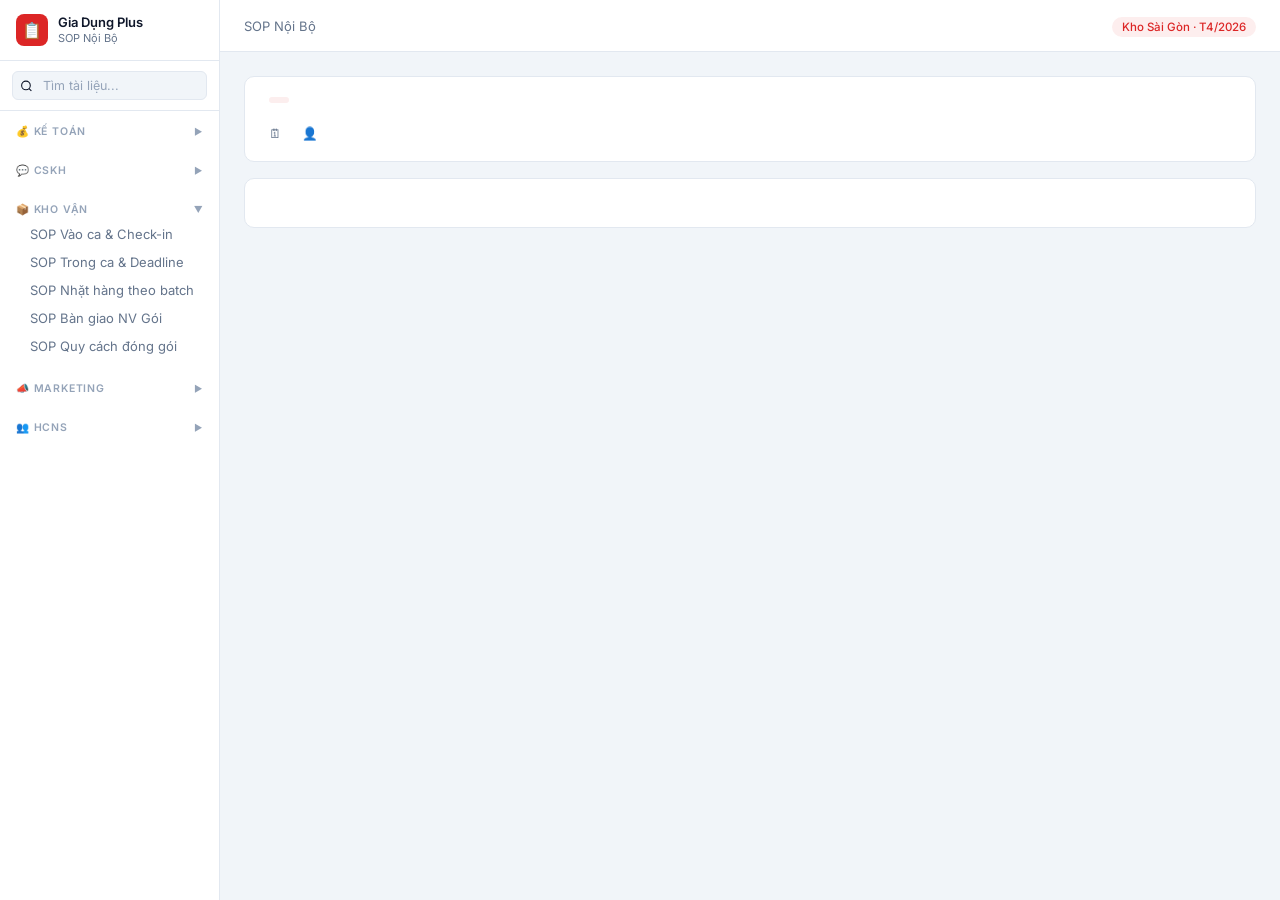
==== commit cb6a9441: "kho-" ====
--- a/index.html
+++ b/index.html
@@ -6,749 +6,429 @@
 <title>SOP Nội Bộ — Gia Dụng Plus</title>
 <link href="https://fonts.googleapis.com/css2?family=Inter:wght@300;400;500;600;700&display=swap" rel="stylesheet">
 <style>
-  :root {
-    --c-page:        241 245 249;
-    --c-card:        255 255 255;
-    --c-card-alt:    248 250 252;
-    --c-raised:      241 245 249;
-    --c-heading:      15  23  42;
-    --c-body:        100 116 139;
-    --c-subtle:      148 163 184;
-    --c-line:        226 232 240;
-    --c-line-strong: 203 213 225;
-    --c-red:         220  38  38;
-    --c-red-hover:   185  28  28;
-    --sidebar-w: 220px;
-  }
-
-  * { margin: 0; padding: 0; box-sizing: border-box; }
-
-  body {
-    font-family: 'Inter', sans-serif;
-    font-size: 14px;
-    background: rgb(var(--c-page));
-    color: rgb(var(--c-heading));
-    display: flex;
-    height: 100vh;
-    overflow: hidden;
-  }
-
-  /* ── SIDEBAR ── */
-  #sidebar {
-    width: var(--sidebar-w);
-    min-width: var(--sidebar-w);
-    background: rgb(var(--c-card));
-    border-right: 1px solid rgb(var(--c-line));
-    height: 100vh;
-    overflow-y: auto;
-    display: flex;
-    flex-direction: column;
-  }
-
-  .sidebar-logo {
-    padding: 14px 16px;
-    border-bottom: 1px solid rgb(var(--c-line));
-    display: flex;
-    align-items: center;
-    gap: 10px;
-  }
-
-  .logo-icon {
-    width: 32px;
-    height: 32px;
-    background: rgb(var(--c-red));
-    border-radius: 8px;
-    display: flex;
-    align-items: center;
-    justify-content: center;
-    color: white;
-    font-size: 16px;
-    flex-shrink: 0;
-  }
-
-  .logo-text {
-    font-size: 13px;
-    font-weight: 600;
-    color: rgb(var(--c-heading));
-    line-height: 1.2;
-  }
-
-  .logo-sub {
-    font-size: 11px;
-    font-weight: 400;
-    color: rgb(var(--c-body));
-  }
-
-  .sidebar-search {
-    padding: 10px 12px;
-    border-bottom: 1px solid rgb(var(--c-line));
-    position: relative;
-  }
-
-  .sidebar-search input {
-    width: 100%;
-    background: rgb(var(--c-page));
-    border: 1px solid rgb(var(--c-line));
-    border-radius: 6px;
-    padding: 6px 10px 6px 30px;
-    font-family: 'Inter', sans-serif;
-    font-size: 12.5px;
-    color: rgb(var(--c-heading));
-    outline: none;
-  }
-
-  .sidebar-search input:focus { border-color: rgb(var(--c-red)); }
-  .sidebar-search input::placeholder { color: rgb(var(--c-subtle)); }
-
-  .sidebar-search svg {
-    position: absolute;
-    left: 20px;
-    top: 50%;
-    transform: translateY(-50%);
-    color: rgb(var(--c-subtle));
-  }
-
-  .nav-section { padding: 8px 0; }
-
-  .nav-section-label {
-    padding: 6px 16px 4px;
-    font-size: 10.5px;
-    font-weight: 600;
-    letter-spacing: 0.8px;
-    text-transform: uppercase;
-    color: rgb(var(--c-subtle));
-    display: flex;
-    align-items: center;
-    justify-content: space-between;
-    cursor: pointer;
-    user-select: none;
-  }
-
-  .nav-section-label:hover { color: rgb(var(--c-body)); }
-
-  .nav-toggle { font-size: 9px; transition: transform 0.2s; }
-  .nav-section.open .nav-toggle { transform: rotate(90deg); }
-
-  .nav-items { display: none; }
-  .nav-section.open .nav-items { display: block; }
-
-  .nav-item {
-    display: flex;
-    align-items: center;
-    gap: 8px;
-    padding: 6px 16px 6px 28px;
-    font-size: 13px;
-    color: rgb(var(--c-body));
-    cursor: pointer;
-    border-radius: 0;
-    transition: all 0.1s;
-    white-space: nowrap;
-    overflow: hidden;
-    text-overflow: ellipsis;
-    border-left: 2px solid transparent;
-  }
-
-  .nav-item:hover {
-    background: rgb(var(--c-page));
-    color: rgb(var(--c-heading));
-  }
-
-  .nav-item.active {
-    background: rgb(220 38 38 / 0.06);
-    color: rgb(var(--c-red));
-    border-left-color: rgb(var(--c-red));
-    font-weight: 500;
-  }
-
-  /* ── MAIN ── */
-  #main {
-    flex: 1;
-    display: flex;
-    flex-direction: column;
-    height: 100vh;
-    overflow: hidden;
-  }
-
-  /* ── TOPBAR ── */
-  .topbar {
-    background: rgb(var(--c-card));
-    border-bottom: 1px solid rgb(var(--c-line));
-    padding: 0 24px;
-    height: 52px;
-    display: flex;
-    align-items: center;
-    justify-content: space-between;
-    flex-shrink: 0;
-  }
-
-  .breadcrumb {
-    display: flex;
-    align-items: center;
-    gap: 6px;
-    font-size: 13px;
-    color: rgb(var(--c-body));
-  }
-
-  .breadcrumb .sep { color: rgb(var(--c-line-strong)); }
-  .breadcrumb .current { color: rgb(var(--c-heading)); font-weight: 500; }
-  .breadcrumb .home { cursor: pointer; }
-  .breadcrumb .home:hover { color: rgb(var(--c-heading)); }
-
-  .topbar-right {
-    display: flex;
-    align-items: center;
-    gap: 8px;
-  }
-
-  .badge {
-    background: rgb(220 38 38 / 0.08);
-    color: rgb(var(--c-red));
-    padding: 3px 10px;
-    border-radius: 20px;
-    font-size: 11.5px;
-    font-weight: 500;
-  }
-
-  /* ── CONTENT ── */
-  #content {
-    flex: 1;
-    overflow-y: auto;
-    padding: 24px;
-  }
-
-  /* HOME */
-  .page-header {
-    margin-bottom: 20px;
-  }
-
-  .page-title {
-    font-size: 20px;
-    font-weight: 700;
-    color: rgb(var(--c-heading));
-    margin-bottom: 4px;
-  }
-
-  .page-desc {
-    font-size: 13px;
-    color: rgb(var(--c-body));
-  }
-
-  .dept-grid {
-    display: grid;
-    grid-template-columns: repeat(auto-fill, minmax(200px, 1fr));
-    gap: 12px;
-    margin-top: 4px;
-  }
-
-  .dept-card {
-    background: rgb(var(--c-card));
-    border: 1px solid rgb(var(--c-line));
-    border-radius: 10px;
-    padding: 20px;
-    cursor: pointer;
-    transition: all 0.15s;
-  }
-
-  .dept-card:hover {
-    border-color: rgb(var(--c-line-strong));
-    box-shadow: 0 2px 12px rgb(0 0 0 / 0.06);
-    transform: translateY(-1px);
-  }
-
-  .dept-card-icon {
-    font-size: 24px;
-    margin-bottom: 10px;
-  }
-
-  .dept-card-name {
-    font-size: 14px;
-    font-weight: 600;
-    color: rgb(var(--c-heading));
-    margin-bottom: 4px;
-  }
-
-  .dept-card-count {
-    font-size: 12px;
-    color: rgb(var(--c-body));
-  }
-
-  .dept-card-bar {
-    height: 3px;
-    border-radius: 2px;
-    margin-top: 14px;
-  }
-
-  /* DOC VIEW */
-  .doc-header {
-    background: rgb(var(--c-card));
-    border: 1px solid rgb(var(--c-line));
-    border-radius: 10px;
-    padding: 20px 24px;
-    margin-bottom: 16px;
-  }
-
-  .doc-dept-tag {
-    display: inline-flex;
-    align-items: center;
-    gap: 6px;
-    font-size: 11.5px;
-    font-weight: 500;
-    color: rgb(var(--c-red));
-    background: rgb(220 38 38 / 0.08);
-    padding: 3px 10px;
-    border-radius: 20px;
-    margin-bottom: 10px;
-  }
-
-  .doc-title {
-    font-size: 22px;
-    font-weight: 700;
-    color: rgb(var(--c-heading));
-    margin-bottom: 10px;
-    line-height: 1.3;
-  }
-
-  .doc-meta {
-    display: flex;
-    gap: 20px;
-    font-size: 12.5px;
-    color: rgb(var(--c-body));
-  }
-
-  .doc-meta span { display: flex; align-items: center; gap: 5px; }
-
-  /* ARTICLE */
-  .article-card {
-    background: rgb(var(--c-card));
-    border: 1px solid rgb(var(--c-line));
-    border-radius: 10px;
-    padding: 24px;
-  }
-
-  .article h2 {
-    font-size: 16px;
-    font-weight: 600;
-    color: rgb(var(--c-heading));
-    margin: 28px 0 12px;
-    padding-bottom: 8px;
-    border-bottom: 1px solid rgb(var(--c-line));
-  }
-
-  .article h2:first-child { margin-top: 0; }
-
-  .article h3 {
-    font-size: 14px;
-    font-weight: 600;
-    color: rgb(var(--c-heading));
-    margin: 18px 0 8px;
-  }
-
-  .article p {
-    font-size: 14px;
-    line-height: 1.7;
-    color: rgb(var(--c-body));
-    margin-bottom: 12px;
-  }
-
-  .article ul, .article ol {
-    padding-left: 18px;
-    margin-bottom: 12px;
-  }
-
-  .article li {
-    font-size: 14px;
-    line-height: 1.7;
-    color: rgb(var(--c-body));
-    margin-bottom: 4px;
-  }
-
-  /* STEP CARDS */
-  .step-card {
-    border: 1px solid rgb(var(--c-line));
-    border-left: 3px solid rgb(var(--c-red));
-    border-radius: 8px;
-    padding: 14px 16px;
-    margin: 10px 0;
-    display: flex;
-    gap: 14px;
-    background: rgb(var(--c-card-alt));
-  }
-
-  .step-num {
-    font-size: 18px;
-    font-weight: 700;
-    color: rgb(var(--c-red));
-    min-width: 24px;
-    line-height: 1;
-    margin-top: 2px;
-  }
-
-  .step-body h4 {
-    font-size: 13.5px;
-    font-weight: 600;
-    color: rgb(var(--c-heading));
-    margin-bottom: 4px;
-  }
-
-  .step-body p {
-    font-size: 13px;
-    color: rgb(var(--c-body));
-    margin: 0;
-    line-height: 1.6;
-  }
-
-  /* CALLOUTS */
-  .note-box {
-    background: rgb(239 246 255);
-    border: 1px solid rgb(191 219 254);
-    border-radius: 8px;
-    padding: 12px 16px;
-    margin: 12px 0;
-    font-size: 13.5px;
-    color: rgb(30 64 175);
-    line-height: 1.6;
-  }
-
-  .warn-box {
-    background: rgb(255 247 237);
-    border: 1px solid rgb(254 215 170);
-    border-radius: 8px;
-    padding: 12px 16px;
-    margin: 12px 0;
-    font-size: 13.5px;
-    color: rgb(154 52 18);
-    line-height: 1.6;
-  }
-
-  /* TABLE */
-  table {
-    width: 100%;
-    border-collapse: collapse;
-    margin: 16px 0;
-    font-size: 13.5px;
-    border: 1px solid rgb(var(--c-line));
-    border-radius: 8px;
-    overflow: hidden;
-  }
-
-  th {
-    background: rgb(var(--c-page));
-    color: rgb(var(--c-heading));
-    padding: 10px 14px;
-    text-align: left;
-    font-weight: 600;
-    font-size: 12.5px;
-    border-bottom: 1px solid rgb(var(--c-line));
-  }
-
-  td {
-    padding: 10px 14px;
-    border-bottom: 1px solid rgb(var(--c-line));
-    color: rgb(var(--c-body));
-    vertical-align: top;
-  }
-
-  tr:last-child td { border-bottom: none; }
-  tr:hover td { background: rgb(var(--c-card-alt)); }
-
-  /* SCROLLBAR */
-  #sidebar::-webkit-scrollbar,
-  #content::-webkit-scrollbar { width: 4px; }
-  #sidebar::-webkit-scrollbar-thumb { background: rgb(var(--c-line-strong)); border-radius: 2px; }
-  #content::-webkit-scrollbar-thumb { background: rgb(var(--c-line)); border-radius: 2px; }
+:root{--c-page:241 245 249;--c-card:255 255 255;--c-card-alt:248 250 252;--c-raised:241 245 249;--c-heading:15 23 42;--c-body:100 116 139;--c-subtle:148 163 184;--c-line:226 232 240;--c-line-strong:203 213 225;--c-red:220 38 38;--sidebar-w:220px}
+*{margin:0;padding:0;box-sizing:border-box}
+body{font-family:'Inter',sans-serif;font-size:14px;background:rgb(var(--c-page));color:rgb(var(--c-heading));display:flex;height:100vh;overflow:hidden}
+#sidebar{width:var(--sidebar-w);min-width:var(--sidebar-w);background:rgb(var(--c-card));border-right:1px solid rgb(var(--c-line));height:100vh;overflow-y:auto;display:flex;flex-direction:column}
+.sidebar-logo{padding:14px 16px;border-bottom:1px solid rgb(var(--c-line));display:flex;align-items:center;gap:10px}
+.logo-icon{width:32px;height:32px;background:rgb(var(--c-red));border-radius:8px;display:flex;align-items:center;justify-content:center;color:white;font-size:16px;flex-shrink:0}
+.logo-text{font-size:13px;font-weight:600;color:rgb(var(--c-heading));line-height:1.2}
+.logo-sub{font-size:11px;font-weight:400;color:rgb(var(--c-body))}
+.sidebar-search{padding:10px 12px;border-bottom:1px solid rgb(var(--c-line));position:relative}
+.sidebar-search input{width:100%;background:rgb(var(--c-page));border:1px solid rgb(var(--c-line));border-radius:6px;padding:6px 10px 6px 30px;font-family:'Inter',sans-serif;font-size:12.5px;color:rgb(var(--c-heading));outline:none}
+.sidebar-search input:focus{border-color:rgb(var(--c-red))}
+.sidebar-search input::placeholder{color:rgb(var(--c-subtle))}
+.nav-section{padding:8px 0}
+.nav-section-label{padding:6px 16px 4px;font-size:10.5px;font-weight:600;letter-spacing:.8px;text-transform:uppercase;color:rgb(var(--c-subtle));display:flex;align-items:center;justify-content:space-between;cursor:pointer;user-select:none}
+.nav-section-label:hover{color:rgb(var(--c-body))}
+.nav-toggle{font-size:9px;transition:transform .2s}
+.nav-section.open .nav-toggle{transform:rotate(90deg)}
+.nav-items{display:none}
+.nav-section.open .nav-items{display:block}
+.nav-item{display:flex;align-items:center;gap:8px;padding:6px 16px 6px 28px;font-size:13px;color:rgb(var(--c-body));cursor:pointer;transition:all .1s;border-left:2px solid transparent;white-space:nowrap;overflow:hidden;text-overflow:ellipsis}
+.nav-item:hover{background:rgb(var(--c-page));color:rgb(var(--c-heading))}
+.nav-item.active{background:rgb(220 38 38/.06);color:rgb(var(--c-red));border-left-color:rgb(var(--c-red));font-weight:500}
+#main{flex:1;display:flex;flex-direction:column;height:100vh;overflow:hidden}
+.topbar{background:rgb(var(--c-card));border-bottom:1px solid rgb(var(--c-line));padding:0 24px;height:52px;display:flex;align-items:center;justify-content:space-between;flex-shrink:0}
+.breadcrumb{display:flex;align-items:center;gap:6px;font-size:13px;color:rgb(var(--c-body))}
+.breadcrumb .sep{color:rgb(var(--c-line-strong))}
+.breadcrumb .current{color:rgb(var(--c-heading));font-weight:500}
+.breadcrumb .home{cursor:pointer}
+.breadcrumb .home:hover{color:rgb(var(--c-heading))}
+.badge{background:rgb(220 38 38/.08);color:rgb(var(--c-red));padding:3px 10px;border-radius:20px;font-size:11.5px;font-weight:500}
+#content{flex:1;overflow-y:auto;padding:24px}
+.page-title{font-size:20px;font-weight:700;color:rgb(var(--c-heading));margin-bottom:4px}
+.page-desc{font-size:13px;color:rgb(var(--c-body));margin-bottom:20px}
+.dept-grid{display:grid;grid-template-columns:repeat(auto-fill,minmax(200px,1fr));gap:12px}
+.dept-card{background:rgb(var(--c-card));border:1px solid rgb(var(--c-line));border-radius:10px;padding:20px;cursor:pointer;transition:all .15s}
+.dept-card:hover{border-color:rgb(var(--c-line-strong));box-shadow:0 2px 12px rgb(0 0 0/.06);transform:translateY(-1px)}
+.dept-card-icon{font-size:24px;margin-bottom:10px}
+.dept-card-name{font-size:14px;font-weight:600;color:rgb(var(--c-heading));margin-bottom:4px}
+.dept-card-count{font-size:12px;color:rgb(var(--c-body))}
+.dept-card-bar{height:3px;border-radius:2px;margin-top:14px}
+.doc-header{background:rgb(var(--c-card));border:1px solid rgb(var(--c-line));border-radius:10px;padding:20px 24px;margin-bottom:16px}
+.doc-dept-tag{display:inline-flex;align-items:center;gap:6px;font-size:11.5px;font-weight:500;color:rgb(var(--c-red));background:rgb(220 38 38/.08);padding:3px 10px;border-radius:20px;margin-bottom:10px}
+.doc-title{font-size:22px;font-weight:700;color:rgb(var(--c-heading));margin-bottom:10px;line-height:1.3}
+.doc-meta{display:flex;gap:20px;font-size:12.5px;color:rgb(var(--c-body))}
+.article-card{background:rgb(var(--c-card));border:1px solid rgb(var(--c-line));border-radius:10px;padding:24px}
+.article h2{font-size:15px;font-weight:600;color:rgb(var(--c-heading));margin:28px 0 12px;padding-bottom:8px;border-bottom:1px solid rgb(var(--c-line))}
+.article h2:first-child{margin-top:0}
+.article h3{font-size:13.5px;font-weight:600;color:rgb(var(--c-heading));margin:16px 0 8px}
+.article p{font-size:14px;line-height:1.7;color:rgb(var(--c-body));margin-bottom:12px}
+.article ul,.article ol{padding-left:18px;margin-bottom:12px}
+.article li{font-size:14px;line-height:1.7;color:rgb(var(--c-body));margin-bottom:4px}
+.step-card{border:1px solid rgb(var(--c-line));border-left:3px solid rgb(var(--c-red));border-radius:8px;padding:14px 16px;margin:10px 0;display:flex;gap:14px;background:rgb(var(--c-card-alt))}
+.step-num{font-size:18px;font-weight:700;color:rgb(var(--c-red));min-width:24px;line-height:1;margin-top:2px}
+.step-body h4{font-size:13.5px;font-weight:600;color:rgb(var(--c-heading));margin-bottom:4px}
+.step-body p{font-size:13px;color:rgb(var(--c-body));margin:0;line-height:1.6}
+.note-box{background:rgb(239 246 255);border:1px solid rgb(191 219 254);border-radius:8px;padding:12px 16px;margin:12px 0;font-size:13.5px;color:rgb(30 64 175);line-height:1.6}
+.warn-box{background:rgb(255 247 237);border:1px solid rgb(254 215 170);border-radius:8px;padding:12px 16px;margin:12px 0;font-size:13.5px;color:rgb(154 52 18);line-height:1.6}
+.danger-box{background:rgb(254 242 242);border:1px solid rgb(254 202 202);border-radius:8px;padding:12px 16px;margin:12px 0;font-size:13.5px;color:rgb(185 28 28);line-height:1.6}
+.success-box{background:rgb(240 253 244);border:1px solid rgb(187 247 208);border-radius:8px;padding:12px 16px;margin:12px 0;font-size:13.5px;color:rgb(21 128 61);line-height:1.6}
+table{width:100%;border-collapse:collapse;margin:16px 0;font-size:13.5px;border:1px solid rgb(var(--c-line));border-radius:8px;overflow:hidden}
+th{background:rgb(var(--c-page));color:rgb(var(--c-heading));padding:10px 14px;text-align:left;font-weight:600;font-size:12.5px;border-bottom:1px solid rgb(var(--c-line))}
+td{padding:10px 14px;border-bottom:1px solid rgb(var(--c-line));color:rgb(var(--c-body));vertical-align:top;line-height:1.6}
+tr:last-child td{border-bottom:none}
+tr:hover td{background:rgb(var(--c-card-alt))}
+.flowchart{display:flex;flex-direction:column;align-items:flex-start;gap:4px;margin:16px 0}
+.flow-step{display:flex;align-items:center;gap:12px;background:rgb(var(--c-card-alt));border:1px solid rgb(var(--c-line));border-radius:8px;padding:10px 16px;width:100%;max-width:500px}
+.flow-icon{font-size:18px;min-width:28px;text-align:center}
+.flow-text{font-size:13.5px;color:rgb(var(--c-heading));font-weight:500}
+.flow-arrow{font-size:16px;color:rgb(var(--c-subtle));margin-left:14px}
+.priority-red{background:rgb(254 242 242);border-left:3px solid rgb(220 38 38);border-radius:6px;padding:10px 14px;margin:6px 0;font-size:13.5px}
+.priority-yellow{background:rgb(255 251 235);border-left:3px solid rgb(234 179 8);border-radius:6px;padding:10px 14px;margin:6px 0;font-size:13.5px}
+.priority-green{background:rgb(240 253 244);border-left:3px solid rgb(22 163 74);border-radius:6px;padding:10px 14px;margin:6px 0;font-size:13.5px}
+#sidebar::-webkit-scrollbar,#content::-webkit-scrollbar{width:4px}
+#sidebar::-webkit-scrollbar-thumb{background:rgb(var(--c-line-strong));border-radius:2px}
+#content::-webkit-scrollbar-thumb{background:rgb(var(--c-line));border-radius:2px}
 </style>
 </head>
 <body>
-
-<!-- SIDEBAR -->
 <nav id="sidebar">
   <div class="sidebar-logo">
     <div class="logo-icon">📋</div>
-    <div>
-      <div class="logo-text">Gia Dụng Plus</div>
-      <div class="logo-sub">SOP Nội Bộ</div>
-    </div>
-  </div>
-
+    <div><div class="logo-text">Gia Dụng Plus</div><div class="logo-sub">SOP Nội Bộ</div></div>
+  </div>
   <div class="sidebar-search">
     <svg width="13" height="13" viewBox="0 0 24 24" fill="none" stroke="currentColor" stroke-width="2" style="position:absolute;left:20px;top:50%;transform:translateY(-50%)"><circle cx="11" cy="11" r="8"/><path d="m21 21-4.35-4.35"/></svg>
     <input type="text" placeholder="Tìm tài liệu..." id="searchInput" oninput="handleSearch(this.value)" style="padding-left:30px">
   </div>
-
-  <!-- KẾ TOÁN -->
-  <div class="nav-section open">
-    <div class="nav-section-label" onclick="toggleSection(this)">
-      💰 Kế Toán
-      <span class="nav-toggle">▶</span>
-    </div>
+  <div class="nav-section" data-dept-group="ketoan">
+    <div class="nav-section-label" onclick="toggleSection(this)">💰 Kế Toán <span class="nav-toggle">▶</span></div>
     <div class="nav-items">
-      <div class="nav-item active" onclick="loadDoc('ketoan','xuat-hoadon')" data-search="kế toán xuất hóa đơn VAT">Xuất hóa đơn VAT</div>
-      <div class="nav-item" onclick="loadDoc('ketoan','doi-soat')" data-search="kế toán đối soát công nợ shopee">Đối soát công nợ Shopee</div>
-      <div class="nav-item" onclick="loadDoc('ketoan','bao-cao-thue')" data-search="kế toán báo cáo thuế định kỳ">Báo cáo thuế định kỳ</div>
-    </div>
-  </div>
-
-  <!-- CSKH -->
-  <div class="nav-section">
-    <div class="nav-section-label" onclick="toggleSection(this)">
-      💬 CSKH
-      <span class="nav-toggle">▶</span>
-    </div>
+      <div class="nav-item" onclick="loadDoc('ketoan','xuat-hoadon')" data-search="kế toán xuất hóa đơn vat">Xuất hóa đơn VAT</div>
+      <div class="nav-item" onclick="loadDoc('ketoan','doi-soat')" data-search="kế toán đối soát công nợ">Đối soát công nợ Shopee</div>
+      <div class="nav-item" onclick="loadDoc('ketoan','bao-cao-thue')" data-search="kế toán báo cáo thuế">Báo cáo thuế định kỳ</div>
+    </div>
+  </div>
+  <div class="nav-section" data-dept-group="cskh">
+    <div class="nav-section-label" onclick="toggleSection(this)">💬 CSKH <span class="nav-toggle">▶</span></div>
     <div class="nav-items">
-      <div class="nav-item" onclick="loadDoc('cskh','xu-ly-khieu-nai')" data-search="cskh xử lý khiếu nại đơn hàng">Xử lý khiếu nại</div>
-      <div class="nav-item" onclick="loadDoc('cskh','hoan-tra')" data-search="cskh hoàn trả đổi hàng">Hoàn trả / đổi hàng</div>
-      <div class="nav-item" onclick="loadDoc('cskh','chat-tu-van')" data-search="cskh kịch bản chat tư vấn">Kịch bản chat tư vấn</div>
-    </div>
-  </div>
-
-  <!-- KHO -->
-  <div class="nav-section">
-    <div class="nav-section-label" onclick="toggleSection(this)">
-      📦 Kho Vận
-      <span class="nav-toggle">▶</span>
-    </div>
+      <div class="nav-item" onclick="loadDoc('cskh','xu-ly-khieu-nai')" data-search="cskh xử lý khiếu nại">Xử lý khiếu nại</div>
+      <div class="nav-item" onclick="loadDoc('cskh','hoan-tra')" data-search="cskh hoàn trả">Hoàn trả / đổi hàng</div>
+      <div class="nav-item" onclick="loadDoc('cskh','chat-tu-van')" data-search="cskh kịch bản chat">Kịch bản chat tư vấn</div>
+    </div>
+  </div>
+  <div class="nav-section open" data-dept-group="kho">
+    <div class="nav-section-label" onclick="toggleSection(this)">📦 Kho Vận <span class="nav-toggle">▶</span></div>
     <div class="nav-items">
-      <div class="nav-item" onclick="loadDoc('kho','nhap-hang')" data-search="kho nhập hàng trung quốc">Nhập hàng từ TQ</div>
-      <div class="nav-item" onclick="loadDoc('kho','kiem-ke')" data-search="kho kiểm kê định kỳ">Kiểm kê định kỳ</div>
-      <div class="nav-item" onclick="loadDoc('kho','xuat-kho')" data-search="kho xuất kho đóng gói">Xuất kho & đóng gói</div>
-    </div>
-  </div>
-
-  <!-- MKT -->
-  <div class="nav-section">
-    <div class="nav-section-label" onclick="toggleSection(this)">
-      📣 Marketing
-      <span class="nav-toggle">▶</span>
-    </div>
+      <div class="nav-item active" onclick="loadDoc('kho','vao-ca')" data-search="kho vào ca check in chuẩn bị">SOP Vào ca & Check-in</div>
+      <div class="nav-item" onclick="loadDoc('kho','trong-ca')" data-search="kho trong ca lịch trình deadline">SOP Trong ca & Deadline</div>
+      <div class="nav-item" onclick="loadDoc('kho','nhat-hang')" data-search="kho nhặt hàng batch xe đẩy">SOP Nhặt hàng theo batch</div>
+      <div class="nav-item" onclick="loadDoc('kho','ban-giao-goi')" data-search="kho bàn giao nv gói ưu tiên">SOP Bàn giao NV Gói</div>
+      <div class="nav-item" onclick="loadDoc('kho','dong-goi')" data-search="kho đóng gói quy cách thuỷ tinh">SOP Quy cách đóng gói</div>
+    </div>
+  </div>
+  <div class="nav-section" data-dept-group="mkt">
+    <div class="nav-section-label" onclick="toggleSection(this)">📣 Marketing <span class="nav-toggle">▶</span></div>
     <div class="nav-items">
-      <div class="nav-item" onclick="loadDoc('mkt','chay-quang-cao')" data-search="marketing quảng cáo shopee ads">Shopee Ads</div>
+      <div class="nav-item" onclick="loadDoc('mkt','chay-quang-cao')" data-search="marketing shopee ads">Shopee Ads</div>
       <div class="nav-item" onclick="loadDoc('mkt','content-san-pham')" data-search="marketing content sản phẩm">Content sản phẩm</div>
-      <div class="nav-item" onclick="loadDoc('mkt','flash-sale')" data-search="marketing flash sale đăng ký">Đăng ký Flash Sale</div>
-    </div>
-  </div>
-
-  <!-- HCNS -->
-  <div class="nav-section">
-    <div class="nav-section-label" onclick="toggleSection(this)">
-      👥 HCNS
-      <span class="nav-toggle">▶</span>
-    </div>
+      <div class="nav-item" onclick="loadDoc('mkt','flash-sale')" data-search="marketing flash sale">Đăng ký Flash Sale</div>
+    </div>
+  </div>
+  <div class="nav-section" data-dept-group="hcns">
+    <div class="nav-section-label" onclick="toggleSection(this)">👥 HCNS <span class="nav-toggle">▶</span></div>
     <div class="nav-items">
-      <div class="nav-item" onclick="loadDoc('hcns','onboarding')" data-search="hcns onboarding nhân viên mới">Onboarding nhân viên</div>
+      <div class="nav-item" onclick="loadDoc('hcns','onboarding')" data-search="hcns onboarding nhân viên">Onboarding nhân viên</div>
       <div class="nav-item" onclick="loadDoc('hcns','cham-cong')" data-search="hcns chấm công nghỉ phép">Chấm công / nghỉ phép</div>
-      <div class="nav-item" onclick="loadDoc('hcns','luong-thuong')" data-search="hcns lương thưởng tính lương">Tính lương & thưởng</div>
+      <div class="nav-item" onclick="loadDoc('hcns','luong-thuong')" data-search="hcns lương thưởng">Tính lương & thưởng</div>
     </div>
   </div>
 </nav>
-
-<!-- MAIN -->
 <div id="main">
   <div class="topbar">
-    <div class="breadcrumb" id="breadcrumb">
-      <span class="home" onclick="showHome()">SOP Nội Bộ</span>
-    </div>
-    <div class="topbar-right">
-      <span class="badge">Gia Dụng Plus</span>
-    </div>
-  </div>
-
+    <div class="breadcrumb" id="breadcrumb"><span class="home" onclick="showHome()">SOP Nội Bộ</span></div>
+    <div><span class="badge">Kho Sài Gòn · T4/2026</span></div>
+  </div>
   <div id="content">
-
-    <!-- HOME -->
-    <div id="homeView">
-      <div class="page-header">
-        <div class="page-title">Quy trình & Hướng dẫn vận hành</div>
-        <div class="page-desc">Tài liệu SOP nội bộ — 5 bộ phận · 15 tài liệu</div>
+    <div id="homeView" style="display:none">
+      <div class="page-title">Quy trình & Hướng dẫn vận hành</div>
+      <div class="page-desc">Tài liệu SOP nội bộ — 5 bộ phận · Áp dụng từ T4/2026</div>
+      <div class="dept-grid">
+        <div class="dept-card" onclick="openDept('ketoan')"><div class="dept-card-icon">💰</div><div class="dept-card-name">Kế Toán</div><div class="dept-card-count">3 tài liệu</div><div class="dept-card-bar" style="background:rgb(220 38 38)"></div></div>
+        <div class="dept-card" onclick="openDept('cskh')"><div class="dept-card-icon">💬</div><div class="dept-card-name">CSKH</div><div class="dept-card-count">3 tài liệu</div><div class="dept-card-bar" style="background:rgb(22 163 74)"></div></div>
+        <div class="dept-card" onclick="openDept('kho')"><div class="dept-card-icon">📦</div><div class="dept-card-name">Kho Vận</div><div class="dept-card-count">5 SOP thực tế</div><div class="dept-card-bar" style="background:rgb(37 99 235)"></div></div>
+        <div class="dept-card" onclick="openDept('mkt')"><div class="dept-card-icon">📣</div><div class="dept-card-name">Marketing</div><div class="dept-card-count">3 tài liệu</div><div class="dept-card-bar" style="background:rgb(234 88 12)"></div></div>
+        <div class="dept-card" onclick="openDept('hcns')"><div class="dept-card-icon">👥</div><div class="dept-card-name">HCNS</div><div class="dept-card-count">3 tài liệu</div><div class="dept-card-bar" style="background:rgb(124 58 237)"></div></div>
       </div>
-      <div class="dept-grid">
-        <div class="dept-card" onclick="openDept(0)">
-          <div class="dept-card-icon">💰</div>
-          <div class="dept-card-name">Kế Toán</div>
-          <div class="dept-card-count">3 tài liệu</div>
-          <div class="dept-card-bar" style="background:rgb(220 38 38)"></div>
-        </div>
-        <div class="dept-card" onclick="openDept(1)">
-          <div class="dept-card-icon">💬</div>
-          <div class="dept-card-name">CSKH</div>
-          <div class="dept-card-count">3 tài liệu</div>
-          <div class="dept-card-bar" style="background:rgb(22 163 74)"></div>
-        </div>
-        <div class="dept-card" onclick="openDept(2)">
-          <div class="dept-card-icon">📦</div>
-          <div class="dept-card-name">Kho Vận</div>
-          <div class="dept-card-count">3 tài liệu</div>
-          <div class="dept-card-bar" style="background:rgb(37 99 235)"></div>
-        </div>
-        <div class="dept-card" onclick="openDept(3)">
-          <div class="dept-card-icon">📣</div>
-          <div class="dept-card-name">Marketing</div>
-          <div class="dept-card-count">3 tài liệu</div>
-          <div class="dept-card-bar" style="background:rgb(234 88 12)"></div>
-        </div>
-        <div class="dept-card" onclick="openDept(4)">
-          <div class="dept-card-icon">👥</div>
-          <div class="dept-card-name">HCNS</div>
-          <div class="dept-card-count">3 tài liệu</div>
-          <div class="dept-card-bar" style="background:rgb(124 58 237)"></div>
-        </div>
-      </div>
-    </div>
-
-    <!-- DOC VIEW -->
-    <div id="docView" style="display:none">
+    </div>
+    <div id="docView">
       <div class="doc-header">
         <div class="doc-dept-tag" id="docDept"></div>
         <div class="doc-title" id="docTitle"></div>
-        <div class="doc-meta">
-          <span>🗓 Cập nhật: <strong id="docDate"></strong></span>
-          <span>👤 Phụ trách: <strong id="docOwner"></strong></span>
-        </div>
+        <div class="doc-meta"><span>🗓 <strong id="docDate"></strong></span><span>👤 <strong id="docOwner"></strong></span></div>
       </div>
-      <div class="article-card">
-        <div class="article" id="docBody"></div>
-      </div>
-    </div>
+      <div class="article-card"><div class="article" id="docBody"></div></div>
+    </div>
+  </div>
+</div>
+<script>
 
-  </div>
-</div>
-
-<script>
 const docs = {
   ketoan: {
     label: '💰 Kế Toán',
-    'xuat-hoadon': {
-      title: 'Quy trình xuất hóa đơn VAT',
-      date: 'Tháng 3, 2026', owner: 'Trưởng phòng Kế toán',
-      body: `
-        <h2>Tổng quan</h2>
-        <p>Hướng dẫn kế toán viên xuất hóa đơn VAT cho khách hàng doanh nghiệp sau khi đơn hàng hoàn thành trên Shopee.</p>
-        <div class="note-box">ℹ️ Hóa đơn phải được xuất trong vòng <strong>24 giờ</strong> kể từ khi khách xác nhận đã nhận hàng.</div>
-        <h2>Các bước thực hiện</h2>
-        <div class="step-card"><div class="step-num">1</div><div class="step-body"><h4>Xác nhận thông tin khách hàng</h4><p>Kiểm tra tên công ty, mã số thuế, địa chỉ xuất hóa đơn. Nếu thiếu → liên hệ CSKH bổ sung trước khi xuất.</p></div></div>
-        <div class="step-card"><div class="step-num">2</div><div class="step-body"><h4>Tạo hóa đơn trên phần mềm</h4><p>Đăng nhập phần mềm kế toán → Tạo hóa đơn mới → Nhập đúng số tiền, thuế suất VAT (8% hoặc 10% tùy nhóm hàng).</p></div></div>
-        <div class="step-card"><div class="step-num">3</div><div class="step-body"><h4>Ký điện tử & gửi khách</h4><p>Ký số → xuất file PDF → gửi về email khách hàng đã đăng ký. Lưu bản gốc vào Google Drive theo tháng.</p></div></div>
-        <div class="step-card"><div class="step-num">4</div><div class="step-body"><h4>Ghi nhận vào sổ theo dõi</h4><p>Cập nhật sheet "Theo dõi hóa đơn tháng XX" với số hóa đơn, ngày xuất, giá trị, trạng thái gửi.</p></div></div>
-        <h2>Bảng thuế suất tham chiếu</h2>
-        <table>
-          <tr><th>Nhóm hàng</th><th>Thuế suất</th><th>Ghi chú</th></tr>
-          <tr><td>Hàng hóa thông thường</td><td>10%</td><td>Áp dụng mặc định</td></tr>
-          <tr><td>Thực phẩm, nông sản</td><td>8%</td><td>Theo NĐ giảm thuế</td></tr>
-          <tr><td>Hàng xuất khẩu</td><td>0%</td><td>Cần chứng từ xuất khẩu</td></tr>
-        </table>
-        <div class="warn-box">⚠️ Không được hủy hóa đơn đã gửi khách mà không có biên bản hủy có chữ ký hai bên.</div>
-      `
-    },
-    'doi-soat': {
-      title: 'Đối soát công nợ Shopee',
-      date: 'Tháng 3, 2026', owner: 'Kế toán thanh toán',
-      body: `
-        <h2>Mục đích</h2>
-        <p>Đối soát số tiền Shopee thực chuyển với doanh thu ghi nhận trên hệ thống, phát hiện chênh lệch và xử lý kịp thời.</p>
-        <h2>Tần suất</h2>
-        <p>Thực hiện <strong>mỗi thứ Hai</strong> cho chu kỳ giải ngân tuần trước (T-7 đến T-1).</p>
-        <div class="step-card"><div class="step-num">1</div><div class="step-body"><h4>Tải báo cáo từ Shopee Seller Centre</h4><p>Tài chính → Doanh thu → Xuất file Excel theo kỳ đối soát.</p></div></div>
-        <div class="step-card"><div class="step-num">2</div><div class="step-body"><h4>So sánh với sao kê ngân hàng</h4><p>Đối chiếu từng dòng giải ngân với tài khoản ngân hàng nhận tiền Shopee. Ghi chú chênh lệch nếu có.</p></div></div>
-        <div class="step-card"><div class="step-num">3</div><div class="step-body"><h4>Xử lý chênh lệch</h4><p>Dưới 50.000đ → ghi nhận điều chỉnh. Trên 50.000đ → báo quản lý & liên hệ Shopee support.</p></div></div>
-      `
-    },
-    'bao-cao-thue': {
-      title: 'Báo cáo thuế định kỳ',
-      date: 'Tháng 3, 2026', owner: 'Kế toán trưởng',
-      body: `
-        <h2>Lịch khai thuế</h2>
-        <table>
-          <tr><th>Loại thuế</th><th>Kỳ khai</th><th>Hạn nộp</th></tr>
-          <tr><td>Thuế GTGT (VAT)</td><td>Hàng quý</td><td>Ngày 30 tháng sau kỳ</td></tr>
-          <tr><td>Thuế TNCN</td><td>Hàng quý</td><td>Ngày 30 tháng sau kỳ</td></tr>
-          <tr><td>Thuế TNDN tạm tính</td><td>Hàng quý</td><td>Ngày 30 tháng sau kỳ</td></tr>
-          <tr><td>Quyết toán năm</td><td>Hàng năm</td><td>Ngày 31/3 năm sau</td></tr>
-        </table>
-        <div class="note-box">ℹ️ <strong>Nghị định 68/2026:</strong> Hộ kinh doanh trên sàn TMĐT doanh thu &gt; 500 triệu/năm phải khai thuế quý riêng, không được khấu trừ qua nền tảng giữ hộ.</div>
-      `
-    }
+    'xuat-hoadon': { title: 'Quy trình xuất hóa đơn VAT', date: 'T3/2026', owner: 'Trưởng phòng Kế toán', body: `<h2>Tổng quan</h2><p>Hướng dẫn kế toán viên xuất hóa đơn VAT cho khách hàng doanh nghiệp sau khi đơn hàng hoàn thành trên Shopee.</p><div class="note-box">ℹ️ Hóa đơn phải được xuất trong vòng <strong>24 giờ</strong> kể từ khi khách xác nhận đã nhận hàng.</div><h2>Các bước thực hiện</h2><div class="step-card"><div class="step-num">1</div><div class="step-body"><h4>Xác nhận thông tin khách hàng</h4><p>Kiểm tra tên công ty, mã số thuế, địa chỉ. Nếu thiếu → liên hệ CSKH bổ sung trước khi xuất.</p></div></div><div class="step-card"><div class="step-num">2</div><div class="step-body"><h4>Tạo hóa đơn trên phần mềm</h4><p>Đăng nhập phần mềm kế toán → Tạo hóa đơn mới → Nhập đúng số tiền, thuế suất VAT (8% hoặc 10%).</p></div></div><div class="step-card"><div class="step-num">3</div><div class="step-body"><h4>Ký điện tử &amp; gửi khách</h4><p>Ký số → xuất PDF → gửi email khách. Lưu bản gốc vào Google Drive theo tháng.</p></div></div><div class="step-card"><div class="step-num">4</div><div class="step-body"><h4>Ghi nhận vào sổ theo dõi</h4><p>Cập nhật sheet "Theo dõi hóa đơn tháng XX": số HĐ, ngày xuất, giá trị, trạng thái gửi.</p></div></div><h2>Bảng thuế suất</h2><table><tr><th>Nhóm hàng</th><th>Thuế suất</th><th>Ghi chú</th></tr><tr><td>Hàng hóa thông thường</td><td>10%</td><td>Mặc định</td></tr><tr><td>Thực phẩm, nông sản</td><td>8%</td><td>Theo NĐ giảm thuế</td></tr><tr><td>Hàng xuất khẩu</td><td>0%</td><td>Cần chứng từ</td></tr></table><div class="warn-box">⚠️ Không hủy hóa đơn đã gửi khách khi chưa có biên bản hủy ký hai bên.</div>` },
+    'doi-soat': { title: 'Đối soát công nợ Shopee', date: 'T3/2026', owner: 'Kế toán thanh toán', body: `<h2>Mục đích</h2><p>Đối soát số tiền Shopee thực chuyển với doanh thu ghi nhận, phát hiện và xử lý chênh lệch kịp thời.</p><h2>Tần suất: Mỗi thứ Hai</h2><div class="step-card"><div class="step-num">1</div><div class="step-body"><h4>Tải báo cáo từ Shopee Seller Centre</h4><p>Tài chính → Doanh thu → Xuất file Excel theo kỳ đối soát (T-7 đến T-1).</p></div></div><div class="step-card"><div class="step-num">2</div><div class="step-body"><h4>So sánh với sao kê ngân hàng</h4><p>Đối chiếu từng dòng giải ngân. Ghi chú chênh lệch nếu có.</p></div></div><div class="step-card"><div class="step-num">3</div><div class="step-body"><h4>Xử lý chênh lệch</h4><p>Dưới 50.000đ → ghi nhận điều chỉnh. Trên 50.000đ → báo quản lý &amp; liên hệ Shopee support.</p></div></div>` },
+    'bao-cao-thue': { title: 'Báo cáo thuế định kỳ', date: 'T3/2026', owner: 'Kế toán trưởng', body: `<h2>Lịch khai thuế</h2><table><tr><th>Loại thuế</th><th>Kỳ khai</th><th>Hạn nộp</th></tr><tr><td>Thuế GTGT (VAT)</td><td>Hàng quý</td><td>Ngày 30 tháng sau kỳ</td></tr><tr><td>Thuế TNCN</td><td>Hàng quý</td><td>Ngày 30 tháng sau kỳ</td></tr><tr><td>Thuế TNDN tạm tính</td><td>Hàng quý</td><td>Ngày 30 tháng sau kỳ</td></tr><tr><td>Quyết toán năm</td><td>Hàng năm</td><td>31/3 năm sau</td></tr></table><div class="note-box">ℹ️ <strong>NĐ 68/2026:</strong> Hộ kinh doanh TMĐT doanh thu &gt; 500 triệu/năm phải khai thuế quý riêng.</div>` }
   },
   cskh: {
     label: '💬 CSKH',
-    'xu-ly-khieu-nai': { title: 'Xử lý khiếu nại đơn hàng', date: 'Tháng 3, 2026', owner: 'Trưởng CSKH', body: `<h2>Quy trình xử lý</h2><p>Thay nội dung này bằng SOP thực tế của bộ phận CSKH.</p><div class="step-card"><div class="step-num">1</div><div class="step-body"><h4>Tiếp nhận khiếu nại</h4><p>Ghi nhận thông tin khách hàng, mã đơn hàng, lý do khiếu nại vào sheet theo dõi.</p></div></div><div class="step-card"><div class="step-num">2</div><div class="step-body"><h4>Xác minh thông tin</h4><p>Kiểm tra lịch sử đơn hàng trên Shopee Seller Centre. Chụp màn hình bằng chứng.</p></div></div><div class="step-card"><div class="step-num">3</div><div class="step-body"><h4>Phản hồi khách hàng</h4><p>Trong vòng 2 giờ làm việc. Nếu cần xử lý nội bộ → thông báo thời gian xử lý dự kiến.</p></div></div>` },
-    'hoan-tra': { title: 'Hoàn trả / đổi hàng', date: 'Tháng 3, 2026', owner: 'Trưởng CSKH', body: `<h2>Điều kiện hoàn trả</h2><p>Thay nội dung này bằng SOP thực tế.</p>` },
-    'chat-tu-van': { title: 'Kịch bản chat tư vấn', date: 'Tháng 3, 2026', owner: 'Trưởng CSKH', body: `<h2>Kịch bản mẫu</h2><p>Thay nội dung này bằng kịch bản chat thực tế.</p>` }
+    'xu-ly-khieu-nai': { title: 'Xử lý khiếu nại đơn hàng', date: 'T3/2026', owner: 'Trưởng CSKH', body: `<h2>Quy trình xử lý</h2><div class="step-card"><div class="step-num">1</div><div class="step-body"><h4>Tiếp nhận khiếu nại</h4><p>Ghi nhận thông tin khách hàng, mã đơn hàng, lý do khiếu nại vào sheet theo dõi.</p></div></div><div class="step-card"><div class="step-num">2</div><div class="step-body"><h4>Xác minh thông tin</h4><p>Kiểm tra lịch sử đơn hàng trên Shopee Seller Centre. Chụp màn hình bằng chứng.</p></div></div><div class="step-card"><div class="step-num">3</div><div class="step-body"><h4>Phản hồi khách hàng</h4><p>Trong vòng 2 giờ làm việc. Nếu cần xử lý nội bộ → thông báo thời gian dự kiến.</p></div></div>` },
+    'hoan-tra': { title: 'Hoàn trả / đổi hàng', date: 'T3/2026', owner: 'Trưởng CSKH', body: `<h2>Điều kiện hoàn trả</h2><p>Điền nội dung SOP thực tế vào đây.</p>` },
+    'chat-tu-van': { title: 'Kịch bản chat tư vấn', date: 'T3/2026', owner: 'Trưởng CSKH', body: `<h2>Kịch bản mẫu</h2><p>Điền kịch bản chat thực tế vào đây.</p>` }
   },
   kho: {
     label: '📦 Kho Vận',
-    'nhap-hang': { title: 'Nhập hàng từ Trung Quốc', date: 'Tháng 3, 2026', owner: 'Trưởng kho', body: `<h2>Quy trình nhập hàng</h2><p>Thay nội dung này bằng SOP thực tế.</p>` },
-    'kiem-ke': { title: 'Kiểm kê định kỳ', date: 'Tháng 3, 2026', owner: 'Trưởng kho', body: `<h2>Lịch kiểm kê</h2><p>Thay nội dung này bằng SOP thực tế.</p>` },
-    'xuat-kho': { title: 'Xuất kho & đóng gói', date: 'Tháng 3, 2026', owner: 'Trưởng kho', body: `<h2>Quy trình xuất kho</h2><p>Thay nội dung này bằng SOP thực tế.</p>` }
+    'vao-ca': { title: 'SOP Vào ca & Check-in', date: 'Tháng 4/2026', owner: 'Quản lý Kho SG', body: `
+      <h2>Thông tin ca làm việc</h2>
+      <table><tr><th>Vị trí</th><th>Thời gian có mặt</th><th>Giờ có lương</th><th>Ghi chú</th></tr>
+      <tr><td>Quản lý / Nhặt hàng</td><td>Ca sáng: 06:55 | Ca chiều: 12:55 | Ca tối: 18:55</td><td>07:00–12:00 / 13:00–19:00 / 19:00–22:00 (QL 23:00)</td><td>Có mặt trước 5 phút. Ca tối chỉ khi có lịch tăng ca</td></tr>
+      <tr><td>Đóng gói</td><td>Ca sáng: 07:55 | Ca chiều: 13:55 | Ca tối: 19:55</td><td>07:00–12:00 / 13:00–19:00 / 19:00–22:00</td><td>Có mặt trước 5 phút</td></tr></table>
+      <h2>Bước 1 — Chấm công Check-in</h2>
+      <p>Thực hiện ngay khi có mặt tại kho — trước giờ ca bắt đầu 5 phút.</p>
+      <div class="step-card"><div class="step-num">1</div><div class="step-body"><h4>Mở app → Chấm công check-in</h4><p>Link chấm công: <strong>giadungplus.io.vn/hcns/chamcong/</strong></p></div></div>
+      <div class="step-card"><div class="step-num">2</div><div class="step-body"><h4>Chụp ảnh màn hình hiển thị giờ check-in</h4></div></div>
+      <div class="step-card"><div class="step-num">3</div><div class="step-body"><h4>Gửi ảnh vào group Zalo ca làm việc</h4></div></div>
+      <h2>Quy định chấm công</h2>
+      <table><tr><th>Tình huống</th><th>Xử lý</th></tr>
+      <tr><td>Chấm công đúng giờ</td><td>Tính đủ giờ làm</td></tr>
+      <tr><td>Chấm công trễ</td><td>Phạt 50k nếu muộn &gt;5p | Phạt 200k nếu muộn &gt;30p</td></tr>
+      <tr><td>Lỗi chấm công</td><td>Báo Admin ngay trong ca — Admin duyệt thủ công nếu hợp lý</td></tr>
+      <tr><td>Không chấm công</td><td>Không tính giờ = không tính lương, kể cả có mặt tại kho</td></tr>
+      <tr><td>Nhờ người chấm hộ</td><td>Phát hiện → XA THẢI ngay lập tức</td></tr></table>
+      <h2>Bước 2A — Dụng cụ cứng (trả cuối ca)</h2>
+      <table><tr><th>Dụng cụ</th><th>Số lượng</th><th>Kiểm tra khi nhận</th></tr>
+      <tr><td>Bàn cắt</td><td>1 cái/người</td><td>Bề mặt còn dùng được, không cong vênh</td></tr>
+      <tr><td>Cán dao rọc</td><td>1 cái/người</td><td>Cơ chế khóa lưỡi còn hoạt động</td></tr>
+      <tr><td>Máy bắn đơn</td><td>1 cái/bàn gói</td><td>Còn mực, kết nối được với hệ thống</td></tr></table>
+      <div class="warn-box">⚠️ Nhận dụng cụ hỏng → báo Admin đổi ngay, không dùng dụng cụ lỗi.</div>
+      <h2>Bước 2B — Vật liệu tiêu hao</h2>
+      <table><tr><th>Vật liệu</th><th>Số lượng nhận</th><th>Cách trả khi hết</th></tr>
+      <tr><td>Lưỡi dao rọc</td><td>1 hộp 10 cái/người</td><td>Trả lưỡi cũ → nhận lưỡi mới</td></tr>
+      <tr><td>Băng keo</td><td>1 cây 6 cuộn/người</td><td>Trả 6 lõi rỗng → nhận cuộn mới</td></tr>
+      <tr><td>Xốp nổ</td><td>1 cây 40 &amp; 1 cây 50/người</td><td>Khi hết sạch → trả lõi nhận cây mới</td></tr></table>
+      <div class="warn-box">⚠️ Không tự ý lấy thêm vật liệu — phải trả phần cũ cho Admin trước khi nhận mới.</div>
+      <h2>Quy tắc chọn size hộp — BẮT BUỘC</h2>
+      <div class="danger-box">⚠️ Quy tắc 70%: SP phải lấp đầy ít nhất 70% thể tích hộp. Còn trống nhiều → chọn hộp nhỏ hơn hoặc độn xốp nổ. Không dùng hộp lớn hơn cần thiết.</div>
+      <h2>Bước 3 — Kiểm tra khu vực làm việc</h2>
+      <table><tr><th>#</th><th>Hạng mục kiểm tra</th><th>Nếu chưa đạt</th></tr>
+      <tr><td>1</td><td>Bàn gói sạch — không còn đơn/hàng của ca trước</td><td>Dọn sạch trước khi bắt đầu</td></tr>
+      <tr><td>2</td><td>Không còn rác, carton cũ tại khu vực gói</td><td>Bỏ rác đúng nơi quy định</td></tr>
+      <tr><td>3</td><td>Vật liệu ca trước đã được trả về đúng chỗ</td><td>Trả về khu vực đúng</td></tr>
+      <tr><td>4</td><td>Màng PE tại bàn còn đủ dùng</td><td>Báo Admin bổ sung</td></tr></table>
+      <h2>Bước 4 — Nhận bàn giao từ Admin</h2>
+      <table><tr><th>Nội dung bàn giao</th><th>Chi tiết</th></tr>
+      <tr><td>Tổng số đơn cần xử lý trong ca</td><td>Admin thông báo con số cụ thể</td></tr>
+      <tr><td>Phân công nhóm hàng</td><td>Ai phụ trách nhóm nào (thuỷ tinh / kệ / móc nhỏ...)</td></tr>
+      <tr><td>Đơn tồn từ ca trước</td><td>Còn bao nhiêu đơn chưa gói, ưu tiên xử lý trước</td></tr>
+      <tr><td>Lưu ý đặc biệt</td><td>Đơn gấp, đơn hoàn cần xử lý, SP mới lần đầu gói</td></tr></table>
+      <h2>Flowchart Vào ca</h2>
+      <div class="flowchart">
+        <div class="flow-step"><div class="flow-icon">⏰</div><div class="flow-text">Có mặt trước 5 phút</div></div>
+        <div class="flow-arrow">↓</div>
+        <div class="flow-step"><div class="flow-icon">📱</div><div class="flow-text">Chấm công + chụp ảnh + gửi Zalo</div></div>
+        <div class="flow-arrow">↓</div>
+        <div class="flow-step"><div class="flow-icon">🔧</div><div class="flow-text">Nhận dụng cụ cứng + vật liệu tiêu hao từ Admin</div></div>
+        <div class="flow-arrow">↓</div>
+        <div class="flow-step"><div class="flow-icon">📦</div><div class="flow-text">Tự lấy vật liệu đóng gói tại khu vực cố định</div></div>
+        <div class="flow-arrow">↓</div>
+        <div class="flow-step"><div class="flow-icon">🧹</div><div class="flow-text">Kiểm tra &amp; dọn sạch khu vực làm việc</div></div>
+        <div class="flow-arrow">↓</div>
+        <div class="flow-step"><div class="flow-icon">📋</div><div class="flow-text">Nhận bàn giao + phân công từ Admin</div></div>
+        <div class="flow-arrow">↓</div>
+        <div class="flow-step"><div class="flow-icon">✅</div><div class="flow-text">SẴN SÀNG — Vào ca</div></div>
+      </div>
+    ` },
+    'trong-ca': { title: 'SOP Trong ca & Lịch trình Deadline', date: 'Tháng 4/2026', owner: 'Quản lý Kho SG', body: `
+      <h2>Deadline giao hàng Shopee</h2>
+      <table><tr><th>Loại đơn</th><th>Deadline bàn giao</th></tr>
+      <tr><td>Đơn phát sinh 00:00–17:59</td><td>Bàn giao trước <strong>21:00 cùng ngày</strong></td></tr>
+      <tr><td>Đơn phát sinh 18:00–23:59</td><td>Bàn giao trước <strong>11:00 sáng hôm sau</strong></td></tr>
+      <tr><td>Đơn phát sinh 00:00–14:00</td><td>Trước 23:59 cùng ngày</td></tr></table>
+      <h2>Lịch trình trong ca</h2>
+      <table><tr><th>Khung giờ</th><th>Nhiệm vụ</th><th>Nhân sự</th><th>Ghi chú</th></tr>
+      <tr><td><strong>07:00–08:00</strong></td><td>Kiểm tra đơn hạn ngày trước | Kiểm tra khu vực hàng đã in/nhặt/chưa gói | In &amp; nhặt đơn từ 18:00–23:59</td><td>QL / Nhặt hàng</td><td>Đảm bảo đơn đêm giao kịp 11:00</td></tr>
+      <tr><td><strong>08:00–09:00</strong></td><td>Tiếp tục nhặt đơn hạn trưa nay</td><td>Nhặt hàng</td><td></td></tr>
+      <tr><td><strong>08:00–09:00</strong></td><td>Gói theo thứ tự ưu tiên: (1) Đơn nhặt hôm qua chưa gói → (2) Hạn ngày trước → (3) Trong ngày → (4) Hạn trưa nay. Tuyệt đối không thay đổi thứ tự.</td><td>Gói hàng</td><td></td></tr>
+      <tr><td><strong>09:00–10:00</strong></td><td>Kiểm tra ticket + xử lý đơn SAPO (18h–00h) | In + Nhặt + Gói đơn SAPO</td><td>Quản lý</td><td></td></tr>
+      <tr><td><strong>10:00–11:00</strong></td><td>Kiểm tra đơn hạn ngày trước &amp; hạn trưa nay → Đảm bảo không còn sót | Khiếu nại nếu ĐVVC chưa đến lấy</td><td>QL + NH</td><td>Đơn tồn quá 11h ngày hôm sau → Phạt 50k/đơn</td></tr>
+      <tr><td><strong>11:00–12:00</strong></td><td>In &amp; nhặt đơn 00:00–18:00 (hạn tối nay) | Làm phiếu bàn giao ca</td><td>Nhặt hàng</td><td></td></tr>
+      <tr><td><strong>11:30–11:45</strong></td><td>Nếu ĐVVC chưa đến → Quay video đơn đã gói → Gửi Shopee khiếu nại</td><td>Quản lý</td><td></td></tr>
+      <tr><td><strong>12:00–13:00</strong></td><td>Nghỉ giữa ca</td><td>NH / AD</td><td></td></tr>
+      <tr><td><strong>13:00–14:00</strong></td><td>Nghỉ giữa ca</td><td>Gói hàng</td><td></td></tr>
+      <tr><td><strong>14:00–18:00</strong></td><td>Tập trung gói đơn hạn tối nay. Phát hiện sót đơn (4) → ưu tiên gói (4) trước</td><td>Gói hàng</td><td></td></tr>
+      <tr><td><strong>15:00–17:00</strong></td><td>Tổng hợp đơn hủy | Xử lý đơn hoàn | Trả hàng về kho kệ</td><td>Hậu cần / NH / QL</td><td></td></tr>
+      <tr><td><strong>16:00–18:00</strong></td><td>Kiểm tra đơn 00:00–14:00 → đảm bảo không sót | Bàn giao cho shipper trước 19:00</td><td>Nhặt hàng</td><td></td></tr>
+      <tr><td><strong>19:00–20:00</strong></td><td>Ca tối — chỉ ngày sale/cao điểm</td><td>Theo nhu cầu</td><td>Lương x1.5</td></tr>
+      <tr><td><strong>20:00–20:30</strong></td><td>Kiểm tra đơn còn lại, đem bưu cục trước 21:00</td><td></td><td></td></tr></table>
+      <h2>Nghỉ giải lao</h2>
+      <table><tr><th>Nhân sự</th><th>Giờ nghỉ</th></tr>
+      <tr><td>Quản lý + Nhặt hàng + Hậu cần</td><td>10:00–10:10 | 15:00–15:10</td></tr>
+      <tr><td>Gói hàng</td><td>11:00–11:10 | 16:00–16:10</td></tr></table>
+      <h2>Nguyên tắc xoay ca</h2>
+      <ul><li>Mỗi người nghỉ 1 ngày/tuần, không nghỉ cùng ngày nhau</li>
+      <li>Ngày sale đôi, 15, 25: bắt buộc có mặt, báo nghỉ trước 7 ngày</li>
+      <li>Đăng ký lịch trước 15h thứ Năm hằng tuần cho tuần sau</li>
+      <li>Không có ca = không check in = không tính lương</li>
+      <li>Parttime bị cắt ca đầu tiên khi ít đơn — fulltime được ưu tiên giữ ca</li></ul>
+    ` },
+    'nhat-hang': { title: 'SOP Nhặt hàng theo Batch', date: 'Tháng 4/2026', owner: 'Nhặt hàng / Hậu cần', body: `
+      <h2>Dụng cụ vận chuyển</h2>
+      <table><tr><th>Loại xe</th><th>Cấu tạo</th><th>Dùng cho nhóm hàng</th></tr>
+      <tr><td>Xe đẩy loại 1</td><td>3 tầng x 5 khay = 15 khay/chuyến</td><td>Thuỷ tinh, móc nhỏ, phụ kiện — hàng nhỏ cần phân chia theo đơn</td></tr>
+      <tr><td>Xe đẩy loại 2</td><td>3 tầng không khay</td><td>Kệ sắt, thùng rác lớn, tấm chắn dầu — hàng cồng kềnh</td></tr></table>
+      <h2>Bước 1 — Nhận batch &amp; đọc đơn trước khi nhặt</h2>
+      <div class="step-card"><div class="step-num">1</div><div class="step-body"><h4>Nhận batch đơn từ khu vực đơn đã tách</h4></div></div>
+      <div class="step-card"><div class="step-num">2</div><div class="step-body"><h4>Đọc lướt toàn bộ đơn trong batch trước khi di chuyển</h4></div></div>
+      <div class="step-card"><div class="step-num">3</div><div class="step-body"><h4>Ước lượng tổng số lượng từng loại SP cần lấy</h4></div></div>
+      <div class="step-card"><div class="step-num">4</div><div class="step-body"><h4>Chọn xe đẩy phù hợp với nhóm hàng trong batch</h4></div></div>
+      <div class="warn-box">⚠️ Không cầm đơn đi nhặt ngay mà chưa đọc — dễ đi lại nhiều lần, mất thời gian và giảm hiệu suất.</div>
+      <h2>Bước 2 — Xác định vị trí hàng trong kho</h2>
+      <table><tr><th>Tình huống</th><th>Xử lý</th></tr>
+      <tr><td>NV cũ — biết vị trí</td><td>Đi thẳng đến khu vực hàng</td></tr>
+      <tr><td>NV mới — chưa biết vị trí</td><td>Hỏi NV cũ hoặc Admin trước khi nhặt — không tự tìm lâu quá 2 phút</td></tr>
+      <tr><td>Hàng không thấy ở vị trí quen</td><td>Hỏi Admin ngay — không tự giả định hàng ở chỗ khác</td></tr></table>
+      <h2>Bước 3 — Nguyên tắc nhặt</h2>
+      <ul><li>Xử lý dứt điểm 1 batch trước khi chuyển sang batch khác</li>
+      <li>Nhặt theo từng đơn — đọc tên SP → lấy đúng → đặt vào khay/tầng xe riêng theo đơn</li>
+      <li>Không gom nhiều đơn chung 1 khay khi chưa phân biệt rõ ràng</li></ul>
+      <h3>Phân tầng xe đẩy loại 1 (có khay)</h3>
+      <table><tr><th>Tầng</th><th>Vị trí</th><th>Dùng cho</th></tr>
+      <tr><td>Tầng 1</td><td>Trên cùng</td><td>Đơn đang nhặt — hàng vừa lấy</td></tr>
+      <tr><td>Tầng 2</td><td>Giữa</td><td>Đơn đã nhặt xong chờ kiểm tra</td></tr>
+      <tr><td>Tầng 3</td><td>Dưới cùng</td><td>Đơn đã kiểm tra — sẵn sàng đưa về bàn gói</td></tr></table>
+      <h2>Bước 4 — Kiểm tra SP ngay tại khu vực hàng</h2>
+      <table><tr><th>#</th><th>Kiểm tra</th><th>Yêu cầu</th><th>Nếu không đạt</th></tr>
+      <tr><td>1</td><td>Đúng tên SP</td><td>Khớp chính xác với tên trên đơn</td><td>Đặt lại, lấy đúng SP</td></tr>
+      <tr><td>2</td><td>Đúng số lượng</td><td>Đếm lại trước khi rời khu vực hàng</td><td>Lấy bổ sung trước khi đi</td></tr>
+      <tr><td>3</td><td>Tình trạng SP</td><td>Không vỡ, không móp, không hỏng hộp</td><td>Báo Admin — xem Bước 6</td></tr>
+      <tr><td>4</td><td>Phụ kiện đi kèm</td><td>Đủ ốc vít, móc, nắp, thanh ngang...</td><td>Tìm trong khu vực xử lý đơn hoàn. Nếu không có → báo Admin</td></tr></table>
+      <h2>Bước 5 — Báo cáo tồn kho gần hết</h2>
+      <table><tr><th>Loại hàng</th><th>Ngưỡng cần báo</th></tr>
+      <tr><td>Thuỷ tinh (bình, ly, lọ)</td><td>Còn ≤ 10 cái</td></tr>
+      <tr><td>Kệ sắt / Thanh móc</td><td>Còn ≤ 5 bộ</td></tr>
+      <tr><td>Móc nhỏ / Phụ kiện</td><td>Còn ≤ 20 cái</td></tr>
+      <tr><td>Các loại khác</td><td>Còn ≤ 5 cái</td></tr></table>
+      <div class="note-box">📱 Mẫu Zalo: <strong>"[Tên SP] — còn khoảng [số lượng] — [khu vực trong kho]"</strong><br>Ví dụ: "Bình nước 1L Phaledo — còn khoảng 8 cái — kệ A tầng 2"</div>
+      <h2>Bước 6 — Xử lý SP hỏng / thiếu phụ kiện</h2>
+      <table><tr><th>Tình huống</th><th>Xử lý ngay</th></tr>
+      <tr><td>SP vỡ / móp / hỏng hộp</td><td>Đặt riêng sang khu vực hàng lỗi + nhắn Admin ngay + ghi tên SP + số lượng</td></tr>
+      <tr><td>Thiếu phụ kiện đi kèm</td><td>Tìm trong khu vực hàng trước — nếu không có → báo Admin, không tự gói thiếu</td></tr>
+      <tr><td>SP hết hàng đột ngột</td><td>Báo Admin ngay — đơn đó giữ lại chờ, nhặt batch khác trước</td></tr>
+      <tr><td>Không tìm thấy SP</td><td>Hỏi Admin — không tự giả định hàng hết hoặc ở chỗ khác</td></tr></table>
+      <div class="danger-box">⚠️ Tuyệt đối không tự ý gói SP thay thế hoặc gói thiếu — mọi trường hợp bất thường đều phải báo Admin trước khi xử lý.</div>
+    ` },
+    'ban-giao-goi': { title: 'SOP Bàn giao sang NV Gói', date: 'Tháng 4/2026', owner: 'Nhặt hàng → NV Gói', body: `
+      <h2>Phân loại đơn theo độ ưu tiên</h2>
+      <p>Thực hiện ngay sau khi nhặt xong batch — TRƯỚC khi đặt lên bàn gói.</p>
+      <div class="priority-red">🔴 <strong>Ưu tiên 1</strong> — Đơn giao trước 12h | Đơn giao trước 24h | Đơn tồn từ ca trước → Đặt trong khay ĐỎ bàn gói</div>
+      <div class="priority-yellow">🟡 <strong>Ưu tiên 2</strong> — Đơn thường trong ca, phát sinh trước 14h → Đặt trong khay VÀNG bàn gói</div>
+      <div class="priority-green">🟢 <strong>Ưu tiên 3</strong> — Đơn phát sinh sau 14h, còn nhiều thời gian → Đặt trong khay XANH bàn gói</div>
+      <div class="warn-box">⚠️ NV gói phải lấy đơn theo thứ tự ĐỎ → VÀNG → XANH — không tự ý chọn đơn theo ý thích.</div>
+      <h2>Yêu cầu đặt hàng lên bàn gói</h2>
+      <table><tr><th>#</th><th>Yêu cầu</th><th>Lý do</th></tr>
+      <tr><td>1</td><td>Mỗi đơn là 1 cụm riêng — SP + đơn in đặt trồng lên nhau</td><td>Tránh nhầm SP giữa các đơn</td></tr>
+      <tr><td>2</td><td>Đơn in úp xuống, mặt có chữ quay lên — dễ đọc ngay</td><td>Tiết kiệm thời gian NV gói</td></tr>
+      <tr><td>3</td><td>Đặt đúng khu ưu tiên (trái / giữa / phải)</td><td>Đảm bảo thứ tự gói đúng</td></tr>
+      <tr><td>4</td><td>Không chồng SP của đơn này lên đơn khác</td><td>Tránh nhầm, tránh vỡ hàng</td></tr>
+      <tr><td>5</td><td>Hàng nặng/dễ vỡ đặt ở vị trí ổn định — không chồng chất</td><td>Tránh vỡ trước khi gói</td></tr></table>
+      <h2>Thông báo NV Gói</h2>
+      <div class="note-box">📢 Mẫu thông báo: <strong>"Batch [tên nhóm] xong — có [số đơn] đơn, [số đơn đỏ] đơn đỏ cần làm trước"</strong></div>
+      <div class="success-box">✅ Nhặt hàng không cần chờ — thông báo xong đi nhặt tiếp ngay.</div>
+      <h2>NV Gói kiểm tra 5 điểm trước khi gói</h2>
+      <table><tr><th>#</th><th>Kiểm tra</th><th>Yêu cầu</th></tr>
+      <tr><td>1</td><td>Đúng SP</td><td>Tên SP khớp với đơn in</td></tr>
+      <tr><td>2</td><td>Đủ số lượng</td><td>Đếm lại từng món</td></tr>
+      <tr><td>3</td><td>Thank card</td><td>Đúng thương hiệu, đã có sẵn</td></tr>
+      <tr><td>4</td><td>Tình trạng SP</td><td>Không vỡ, không móp, không hỏng</td></tr></table>
+      <h2>Xử lý khi phát hiện thiếu / sai SP</h2>
+      <table><tr><th>Tình huống</th><th>Xử lý ngay</th><th>Thời gian tối đa</th></tr>
+      <tr><td>Thiếu SP</td><td>Nhắn Zalo: "Bàn [số] — thiếu [tên SP] [số lượng]" + Ảnh đơn</td><td>Trong vòng 1 phút</td></tr>
+      <tr><td>Sai SP</td><td>Nhắn Zalo như trên + để SP sai sang 1 bên có ghi chú</td><td>Trong vòng 1 phút</td></tr>
+      <tr><td>SP hỏng</td><td>Nhắn Zalo + để SP hỏng sang khu vực hàng lỗi</td><td>Trong vòng 1 phút</td></tr></table>
+      <div class="danger-box">⚠️ Không được gói đơn thiếu SP rồi dán đơn — dù đơn đó có ưu tiên cao đến đâu.</div>
+    ` },
+    'dong-goi': { title: 'SOP Quy cách đóng gói', date: 'Tháng 4/2026', owner: 'NV Gói', body: `
+      <h2>Nguyên tắc chung — 3 bước TRƯỚC khi gói bất kỳ đơn nào</h2>
+      <table><tr><th>Bước</th><th>Hành động</th><th>Mục đích</th></tr>
+      <tr><td>1</td><td>Bắn đơn — xác nhận đơn chưa gói trên hệ thống</td><td>Tránh gói trùng, gói sai đơn</td></tr>
+      <tr><td>2</td><td>Kiểm tra số lượng SP — đọc đơn, đếm từng sản phẩm thực tế</td><td>Tránh thiếu hàng</td></tr>
+      <tr><td>3</td><td>Xác định thank card — nhìn logo thương hiệu trên đơn, lấy đúng thank card</td><td>Tránh thiếu/nhầm thank card</td></tr></table>
+      <div class="danger-box">⚠️ Không được bắt đầu gói nếu chưa hoàn thành đủ 3 bước trên.</div>
+      <h2>Nhóm 1 — Hàng Thuỷ Tinh</h2>
+      <p>Bình nước, ly nước, lọ đựng đa năng 6.5–25cm | Ưu tiên kiểm soát — lỗi vỡ tập trung nhiều nhất ở nhóm này</p>
+      <table><tr><th>Bước</th><th>Tên bước</th><th>Chi tiết thực hiện</th></tr>
+      <tr><td>B1</td><td>Bắn đơn &amp; kiểm tra</td><td>Bắn đơn → xác nhận chưa gói | Đọc đơn → đếm đủ SP | Lấy đúng thank card theo logo thương hiệu</td></tr>
+      <tr><td>B2</td><td>Gia cố bên trong SP</td><td>Nhét xốp nổ vào bên trong miệng bình/lọ nếu rỗng → chống rung, tránh vỡ từ bên trong khi va đập</td></tr>
+      <tr><td>B3</td><td>Tạo hộp từ bìa carton cứng</td><td>Cắt/gấp bìa carton cứng vừa kích thước SP | Bỏ thank card vào trước | Đặt SP vào — không để di chuyển được bên trong</td></tr>
+      <tr><td>B4</td><td>Cố định hộp</td><td>Gấp kín hộp carton | Dán băng keo 3 đường: 1 đường giữa + 2 đường 2 cạnh bên</td></tr>
+      <tr><td>B5</td><td>Quấn xốp nổ bên ngoài</td><td>Quấn xốp nổ tối thiểu 2 vòng quanh hộp | Đảm bảo không có góc nào hở | Dán băng keo cố định</td></tr>
+      <tr><td>B6</td><td>Dán đơn</td><td>Dán mặt phẳng nhất | Đơn phải thẳng, không nhăn, không bị che khuất</td></tr></table>
+      <h3>Tiêu chuẩn kiểm tra trước khi thả vào thùng:</h3>
+      <ul><li>✅ Lắc nhẹ — không nghe tiếng động bên trong</li>
+      <li>✅ Bóp nhẹ 4 góc — hộp không xẹp</li>
+      <li>✅ Đơn hiển thị rõ tên + địa chỉ người nhận</li>
+      <li>✅ Thank card có trong hộp</li></ul>
+      <h2>Nhóm 2 — Kệ Sắt/Nhôm + Thùng Rác Nhỏ + Thanh Móc + Khay Trà</h2>
+      <table><tr><th>Bước</th><th>Tên bước</th><th>Chi tiết thực hiện</th></tr>
+      <tr><td>B1</td><td>Bắn đơn &amp; kiểm tra</td><td>Bắn đơn → xác nhận chưa gói | Kiểm tra đủ SP + phụ kiện (ốc vít, thanh ngang, móc...) | Lấy đúng thank card</td></tr>
+      <tr><td>B2</td><td>Bỏ thank card</td><td>Đặt thank card vào bên trong SP hoặc kẹp vào giữa các thanh kệ</td></tr>
+      <tr><td>B3</td><td>Tạo hộp từ bìa mỏng</td><td>Gấp bìa mỏng bao quanh SP vừa khít | Không để SP lỏng lẻo bên trong</td></tr>
+      <tr><td>B4</td><td>Cố định hộp bìa</td><td>Dán băng keo — tối thiểu 3 đường | Đảm bảo không bung khi shipper cầm hoặc xếp chồng</td></tr>
+      <tr><td>B5</td><td>Dán đơn</td><td>Dán mặt phẳng, thẳng, rõ ràng</td></tr></table>
+      <h2>Nhóm 3 — Thùng Rác Lớn + Tấm Chắn Dầu</h2>
+      <table><tr><th>Bước</th><th>Tên bước</th><th>Chi tiết thực hiện</th></tr>
+      <tr><td>B1</td><td>Bắn đơn &amp; kiểm tra</td><td>Bắn đơn → xác nhận chưa gói | Kiểm tra số lượng + tình trạng SP | Lấy đúng thank card</td></tr>
+      <tr><td>B2</td><td>Bỏ thank card</td><td>Kẹp thank card vào bên trong hoặc dán ngoài bằng băng keo trong suốt</td></tr>
+      <tr><td>B3</td><td>Quấn màng PE</td><td>Quấn màng PE tối thiểu 3 vòng quanh SP | Đảm bảo không hở góc, không lộ SP ra ngoài</td></tr>
+      <tr><td>B4</td><td>Cố định bằng băng keo</td><td>Dán băng keo cố định màng PE — tối thiểu 3 đường</td></tr>
+      <tr><td>B5</td><td>Dán đơn</td><td>Dán mặt phẳng nhất | Đảm bảo đơn không bị che bởi băng keo</td></tr></table>
+      <h2>Nhóm 4 — Móc Nhỏ / Phụ Kiện</h2>
+      <table><tr><th>Bước</th><th>Tên bước</th><th>Chi tiết thực hiện</th></tr>
+      <tr><td>B1</td><td>Bắn đơn &amp; kiểm tra</td><td>Bắn đơn | Đếm kỹ từng món — nhóm này dễ thiếu nhất | Lấy đúng thank card</td></tr>
+      <tr><td>B2</td><td>Bỏ thank card</td><td>Đặt thank card vào trong hộp trước</td></tr>
+      <tr><td>B3</td><td>Tạo hộp</td><td>Dùng bìa mỏng hoặc hộp mini size vừa với SP | Không dùng hộp quá lớn</td></tr>
+      <tr><td>B4</td><td>Cố định</td><td>Dán băng keo kín tất cả các mặt hở | Không để hộp bung mở khi vận chuyển</td></tr>
+      <tr><td>B5</td><td>Dán đơn</td><td>Dán thẳng, rõ ràng</td></tr></table>
+      <h2>Bảng Thank Card theo Thương Hiệu</h2>
+      <table><tr><th>Logo thương hiệu trên đơn</th><th>Thank card tương ứng</th></tr>
+      <tr><td>PHALEDO</td><td>Thank card PHALEDO</td></tr>
+      <tr><td>GIADUNGPLUS</td><td>Thank card GIADUNGPLUS</td></tr>
+      <tr><td>LTENG</td><td>Thank card LTENG</td></tr></table>
+      <div class="danger-box">⚠️ Không có thank card = lỗi gói. Nhầm thank card = lỗi gói. Cả 2 trường hợp đều bị ghi nhận lỗi trong tháng.</div>
+      <h2>Bảng lỗi &amp; hệ quả</h2>
+      <table><tr><th>Mức độ</th><th>Loại lỗi</th><th>Hệ quả</th></tr>
+      <tr><td>🔴 Nghiêm trọng</td><td>Thiếu sản phẩm trong đơn</td><td>Ghi nhận lỗi + trừ thưởng hiệu suất tháng đó</td></tr>
+      <tr><td>🔴 Nghiêm trọng</td><td>Giao sai sản phẩm</td><td>Ghi nhận lỗi + trừ thưởng hiệu suất tháng đó</td></tr>
+      <tr><td>🔴 Nghiêm trọng</td><td>Hàng vỡ do gói ẩu (có bằng chứng)</td><td>Ghi nhận lỗi + trừ thưởng hiệu suất tháng đó</td></tr>
+      <tr><td>🟡 Trung bình</td><td>Thiếu/nhầm thank card</td><td>Cảnh báo lần 1, trừ thưởng từ lần 2</td></tr>
+      <tr><td>🟡 Trung bình</td><td>Đơn dán lệch/nhăn/khó đọc</td><td>Nhắc nhở</td></tr>
+      <tr><td>🟡 Trung bình</td><td>Gói sơ sài, dễ bung</td><td>Gói lại ngay, ghi nhận</td></tr></table>
+      <div class="warn-box">⚠️ Lỗi &gt; 3 lần/tháng → không nhận thưởng chuyên cần &amp; thưởng hiệu suất team tháng đó.</div>
+    ` }
   },
   mkt: {
     label: '📣 Marketing',
-    'chay-quang-cao': { title: 'Chạy quảng cáo Shopee Ads', date: 'Tháng 3, 2026', owner: 'Marketing Manager', body: `<h2>Setup chiến dịch</h2><p>Thay nội dung này bằng SOP thực tế.</p>` },
-    'content-san-pham': { title: 'Quy trình content sản phẩm', date: 'Tháng 3, 2026', owner: 'Content Lead', body: `<h2>Checklist nội dung</h2><p>Thay nội dung này bằng SOP thực tế.</p>` },
-    'flash-sale': { title: 'Đăng ký Flash Sale', date: 'Tháng 3, 2026', owner: 'Marketing Manager', body: `<h2>Quy trình đăng ký</h2><p>Thay nội dung này bằng SOP thực tế.</p>` }
+    'chay-quang-cao': { title: 'Chạy quảng cáo Shopee Ads', date: 'T3/2026', owner: 'Marketing Manager', body: `<h2>Quy trình setup chiến dịch</h2><p>Điền nội dung SOP thực tế vào đây.</p>` },
+    'content-san-pham': { title: 'Quy trình content sản phẩm', date: 'T3/2026', owner: 'Content Lead', body: `<h2>Checklist nội dung</h2><p>Điền nội dung SOP thực tế vào đây.</p>` },
+    'flash-sale': { title: 'Đăng ký Flash Sale', date: 'T3/2026', owner: 'Marketing Manager', body: `<h2>Quy trình đăng ký</h2><p>Điền nội dung SOP thực tế vào đây.</p>` }
   },
   hcns: {
     label: '👥 HCNS',
-    'onboarding': { title: 'Onboarding nhân viên mới', date: 'Tháng 3, 2026', owner: 'HR Manager', body: `<h2>Checklist onboarding</h2><p>Thay nội dung này bằng SOP thực tế.</p>` },
-    'cham-cong': { title: 'Chấm công / nghỉ phép', date: 'Tháng 3, 2026', owner: 'HR Manager', body: `<h2>Hướng dẫn chấm công</h2><p>Thay nội dung này bằng SOP thực tế.</p>` },
-    'luong-thuong': { title: 'Tính lương & thưởng', date: 'Tháng 3, 2026', owner: 'HR Manager', body: `<h2>Công thức tính lương</h2><p>Thay nội dung này bằng SOP thực tế.</p>` }
+    'onboarding': { title: 'Onboarding nhân viên mới', date: 'T3/2026', owner: 'HR Manager', body: `<h2>Checklist onboarding</h2><p>Điền nội dung SOP thực tế vào đây.</p>` },
+    'cham-cong': { title: 'Chấm công / nghỉ phép', date: 'T3/2026', owner: 'HR Manager', body: `<h2>Hướng dẫn chấm công</h2><p>Điền nội dung SOP thực tế vào đây.</p>` },
+    'luong-thuong': { title: 'Tính lương & thưởng', date: 'T3/2026', owner: 'HR Manager', body: `<h2>Công thức tính lương</h2><p>Điền nội dung SOP thực tế vào đây.</p>` }
   }
 };
 
-const deptKeys = ['ketoan','cskh','kho','mkt','hcns'];
+function toggleSection(el){el.closest('.nav-section').classList.toggle('open')}
+function openDept(key){const g=document.querySelector('[data-dept-group="'+key+'"]');if(g){g.classList.add('open');g.querySelector('.nav-item').click()}}
+function loadDoc(dept,docId){const d=docs[dept]?.[docId];if(!d)return;document.querySelectorAll('.nav-item').forEach(i=>i.classList.remove('active'));event.target.classList.add('active');document.getElementById('breadcrumb').innerHTML='<span class="home" onclick="showHome()">SOP Nội Bộ</span><span class="sep">›</span><span>'+docs[dept].label+'</span><span class="sep">›</span><span class="current">'+d.title+'</span>';document.getElementById('docDept').textContent=docs[dept].label;document.getElementById('docTitle').textContent=d.title;document.getElementById('docDate').textContent=d.date;document.getElementById('docOwner').textContent=d.owner;document.getElementById('docBody').innerHTML=d.body;document.getElementById('homeView').style.display='none';document.getElementById('docView').style.display='block';document.getElementById('content').scrollTo(0,0)}
+function showHome(){document.getElementById('homeView').style.display='block';document.getElementById('docView').style.display='none';document.getElementById('breadcrumb').innerHTML='<span class="home" onclick="showHome()">SOP Nội Bộ</span>';document.querySelectorAll('.nav-item').forEach(i=>i.classList.remove('active'))}
+function handleSearch(val){const q=val.toLowerCase().trim();document.querySelectorAll('.nav-item').forEach(item=>{const text=(item.dataset.search||item.textContent).toLowerCase();item.style.display=(!q||text.includes(q))?'flex':'none'});if(q)document.querySelectorAll('.nav-section').forEach(s=>s.classList.add('open'))}
+loadDoc('kho','vao-ca');
 
-function toggleSection(el) {
-  el.closest('.nav-section').classList.toggle('open');
-}
-
-function openDept(idx) {
-  const key = deptKeys[idx];
-  const section = document.querySelectorAll('.nav-section')[idx];
-  section.classList.add('open');
-  section.querySelector('.nav-item').click();
-}
-
-function loadDoc(dept, docId) {
-  const d = docs[dept][docId];
-  if (!d) return;
-
-  document.querySelectorAll('.nav-item').forEach(i => i.classList.remove('active'));
-  event.target.classList.add('active');
-
-  document.getElementById('breadcrumb').innerHTML = `
-    <span class="home" onclick="showHome()">SOP Nội Bộ</span>
-    <span class="sep">›</span>
-    <span>${docs[dept].label}</span>
-    <span class="sep">›</span>
-    <span class="current">${d.title}</span>
-  `;
-
-  document.getElementById('docDept').textContent = docs[dept].label;
-  document.getElementById('docTitle').textContent = d.title;
-  document.getElementById('docDate').textContent = d.date;
-  document.getElementById('docOwner').textContent = d.owner;
-  document.getElementById('docBody').innerHTML = d.body;
-
-  document.getElementById('homeView').style.display = 'none';
-  document.getElementById('docView').style.display = 'block';
-  document.getElementById('content').scrollTo(0, 0);
-}
-
-function showHome() {
-  document.getElementById('homeView').style.display = 'block';
-  document.getElementById('docView').style.display = 'none';
-  document.getElementById('breadcrumb').innerHTML = '<span class="home" onclick="showHome()">SOP Nội Bộ</span>';
-  document.querySelectorAll('.nav-item').forEach(i => i.classList.remove('active'));
-}
-
-function handleSearch(val) {
-  const q = val.toLowerCase().trim();
-  document.querySelectorAll('.nav-item').forEach(item => {
-    const text = (item.dataset.search || item.textContent).toLowerCase();
-    item.style.display = (!q || text.includes(q)) ? 'flex' : 'none';
-  });
-  if (q) document.querySelectorAll('.nav-section').forEach(s => s.classList.add('open'));
-}
-
-loadDoc('ketoan','xuat-hoadon');
 </script>
 </body>
 </html>
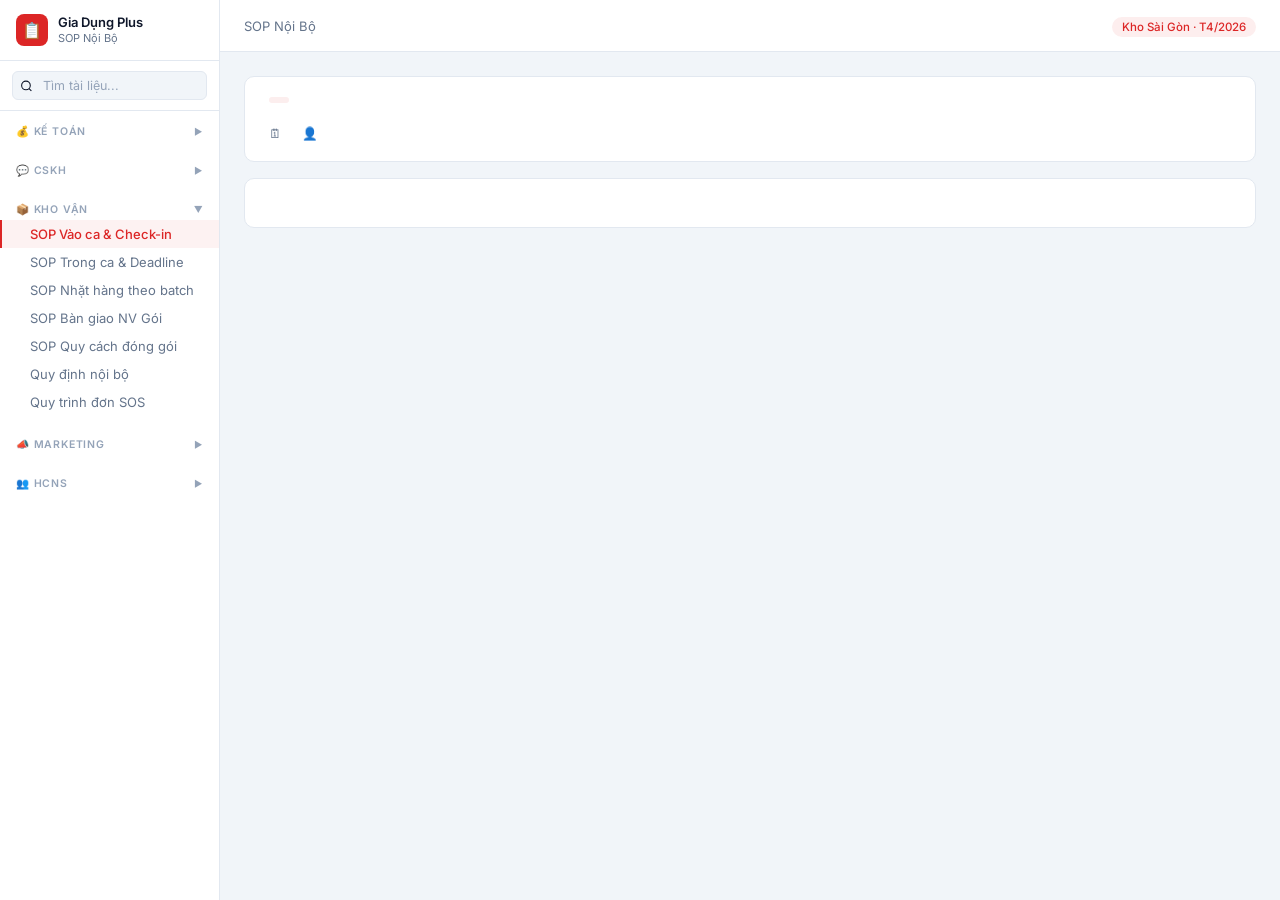
==== commit 38e96c19: "Update index.html" ====
--- a/index.html
+++ b/index.html
@@ -81,6 +81,48 @@
 #sidebar::-webkit-scrollbar,#content::-webkit-scrollbar{width:4px}
 #sidebar::-webkit-scrollbar-thumb{background:rgb(var(--c-line-strong));border-radius:2px}
 #content::-webkit-scrollbar-thumb{background:rgb(var(--c-line));border-radius:2px}
+
+  /* SOS FLOWCHART */
+  .sos-wrap { background: #0f1117; border-radius: 12px; padding: 28px 20px; }
+  .sos-flow { display: flex; flex-direction: column; align-items: center; gap: 0; }
+  .sos-node { border-radius: 10px; padding: 12px 18px; text-align: center; font-weight: 600; font-size: 13px; width: 100%; max-width: 460px; font-family: 'Inter', sans-serif; }
+  .sos-start { background: #1e2130; border: 2px solid #3d4263; color: #94a3b8; font-size: 11px; font-weight: 700; letter-spacing: 1.5px; text-transform: uppercase; border-radius: 50px; max-width: 300px; }
+  .sos-action { background: #1a1f35; border: 2px solid #2d3561; color: #e2e8f0; }
+  .sos-decision { background: #1e1a2e; border: 2px solid #4c1d95; color: #c4b5fd; }
+  .sos-decision .sos-label { font-size: 10px; font-weight: 700; letter-spacing: 1px; text-transform: uppercase; color: #7c3aed; margin-bottom: 4px; }
+  .sos-section { background: #ff6b3510; border: 2px solid #ff6b35; color: #ff6b35; font-weight: 800; font-size: 12px; max-width: 340px; }
+  .sos-resolve { background: #0f2018; border: 2px solid #166534; color: #86efac; font-size: 12px; border-radius: 10px; padding: 14px 18px; }
+  .sos-resolve .sos-label { font-size: 10px; font-weight: 700; letter-spacing: 1.5px; text-transform: uppercase; color: #16a34a; margin-bottom: 6px; }
+  .sos-resolve ul { list-style: none; text-align: left; }
+  .sos-resolve ul li { padding: 3px 0 3px 16px; position: relative; color: #86efac; font-size: 12px; font-weight: 500; }
+  .sos-resolve ul li::before { content: '→'; position: absolute; left: 0; color: #22c55e; }
+  .sos-end { background: #ff6b3515; border: 2px solid #ff6b35; color: #ff6b35; border-radius: 50px; max-width: 380px; font-weight: 800; font-size: 12px; }
+  .sos-arr { width: 2px; background: #2d3561; height: 20px; position: relative; }
+  .sos-arr::after { content: ''; position: absolute; bottom: 0; left: 50%; transform: translateX(-50%); border-left: 5px solid transparent; border-right: 5px solid transparent; border-top: 7px solid #2d3561; }
+  .sos-arr.o { background: #ff6b3560; }
+  .sos-arr.o::after { border-top-color: #ff6b3560; }
+  .sos-branch { width: 100%; display: grid; grid-template-columns: 1fr 1fr; gap: 16px; align-items: start; }
+  .sos-col { display: flex; flex-direction: column; align-items: center; gap: 0; }
+  .sos-col .sos-node { max-width: 100%; }
+  .sos-blabel { font-size: 10px; font-weight: 700; letter-spacing: 1px; text-transform: uppercase; padding: 3px 12px; border-radius: 20px; margin-bottom: 6px; }
+  .sos-blabel.c1 { background: #1a2035; color: #60a5fa; border: 1px solid #1e40af; }
+  .sos-blabel.c2 { background: #2e2035; color: #c084fc; border: 1px solid #6b21a8; }
+  .sos-blabel.yes { background: #1a2e1a; color: #4ade80; border: 1px solid #166534; }
+  .sos-blabel.no { background: #2e1a1a; color: #f87171; border: 1px solid #991b1b; }
+  .sos-case { background: #0f1f35; border: 2px solid #1e4d8c; color: #60a5fa; font-size: 12px; }
+  .sos-case .sos-label { font-size: 10px; font-weight: 700; letter-spacing: 1px; text-transform: uppercase; color: #3b82f6; margin-bottom: 3px; }
+  .sos-sub { width: 100%; display: grid; grid-template-columns: 1fr 1fr; gap: 12px; align-items: start; }
+  .sos-legend { display: grid; grid-template-columns: repeat(3,1fr); gap: 12px; margin-top: 20px; }
+  .sos-leg-item { background: #1a1f35; border: 1px solid #2d3561; border-radius: 8px; padding: 10px 12px; }
+  .sos-leg-item .sos-label { font-size: 9px; font-weight: 700; letter-spacing: 1.5px; text-transform: uppercase; color: #64748b; margin-bottom: 4px; }
+  .sos-leg-item p { font-size: 11px; color: #94a3b8; line-height: 1.6; }
+  .sos-leg-item strong { color: #f97316; }
+  .sos-badge { display: inline-block; background: #ff6b35; color: white; font-size: 10px; font-weight: 700; letter-spacing: 2px; text-transform: uppercase; padding: 3px 10px; border-radius: 20px; margin-bottom: 8px; }
+  .sos-h1 { font-size: 20px; font-weight: 800; color: #fff; text-align: center; margin-bottom: 4px; }
+  .sos-h1 span { color: #ff6b35; }
+  .sos-sub-title { font-size: 12px; color: #6b7280; text-align: center; margin-bottom: 24px; }
+  .sos-step { display: inline-block; background: #ff6b35; color: white; font-size: 10px; font-weight: 800; width: 18px; height: 18px; border-radius: 50%; line-height: 18px; text-align: center; margin-right: 5px; vertical-align: middle; }
+  .sos-checkpoint { background: #1a1225; border: 2px solid #5b21b6; color: #e9d5ff; max-width: 460px; }
 </style>
 </head>
 <body>
@@ -117,6 +159,8 @@
       <div class="nav-item" onclick="loadDoc('kho','nhat-hang')" data-search="kho nhặt hàng batch xe đẩy">SOP Nhặt hàng theo batch</div>
       <div class="nav-item" onclick="loadDoc('kho','ban-giao-goi')" data-search="kho bàn giao nv gói ưu tiên">SOP Bàn giao NV Gói</div>
       <div class="nav-item" onclick="loadDoc('kho','dong-goi')" data-search="kho đóng gói quy cách thuỷ tinh">SOP Quy cách đóng gói</div>
+      <div class="nav-item" onclick="loadDoc('kho','quy-dinh')" data-search="kho quy định nội bộ kỷ luật phạt">Quy định nội bộ</div>
+      <div class="nav-item" onclick="loadDoc('kho','don-sos')" data-search="kho đơn sos check-in đầu ca xử lý">Quy trình đơn SOS</div>
     </div>
   </div>
   <div class="nav-section" data-dept-group="mkt">
@@ -408,6 +452,134 @@
       <div class="warn-box">⚠️ Lỗi &gt; 3 lần/tháng → không nhận thưởng chuyên cần &amp; thưởng hiệu suất team tháng đó.</div>
     ` }
   },
+  'quy-dinh': { title: 'Quy định nội bộ Kho SG', date: 'Tháng 4/2026', owner: 'Quản lý Kho SG', body: `
+      <h2>Áp dụng từ tháng 4/2026 — Bắt buộc thực hiện đúng 100%</h2>
+
+      <h2>Điều 1 — Đăng ký &amp; theo dõi lịch làm việc</h2>
+      <p>Đăng ký lịch vào trước 15h T5 hằng tuần cho từ T2–CN tuần sau tại sheet: <strong>GDP_Lịch làm_Kho SG_2026</strong>. Nhận lịch làm việc vào trước 23h T6 hằng tuần.</p>
+      <table><tr><th>Tình huống</th><th>Quy chế</th></tr>
+      <tr><td>Có lịch làm nhưng muốn nghỉ</td><td>Phải tìm người làm thay ca | Phải báo trước 24h</td></tr>
+      <tr><td>Đăng ký lịch nhưng không làm</td><td>Phạt <strong>-200k</strong> vào lương trong tháng</td></tr>
+      <tr><td>Ngày sale 15, 25, sale đôi hằng tháng</td><td>Lịch bắt buộc — không được từ chối</td></tr></table>
+
+      <h2>Điều 2 — Chấm công đúng và đủ</h2>
+      <p>Check in check out đầy đủ kể cả nghỉ trưa tại phần mềm. Phần mềm lỗi → check in bằng group Zalo (ảnh thấy mặt + khu vực kho, ghi Ngày + Tên + Giờ làm). Tự tổng hợp công lương và báo lại ADMIN vào ngày 31 hằng tháng.</p>
+      <table><tr><th>Quy định</th><th>Hệ quả</th></tr>
+      <tr><td>Không có ca — không check in</td><td>Check in không duyệt — không tính lương</td></tr>
+      <tr><td>Quên chấm công</td><td>Không chấm bù — chỉ chấm bù cuối ca/ngày với lỗi hệ thống</td></tr></table>
+
+      <h2>Điều 3 — Nhận &amp; trả bộ dụng cụ</h2>
+      <ul><li><strong>Check in:</strong> Kiểm tra khi nhận — đảm bảo không thiếu vật dụng, không cần đi lại trong ca làm</li>
+      <li><strong>Check out:</strong> Trả lại đúng các vật dụng đã nhận vào đầu ca. Trả phần lõi nếu sử dụng hết</li></ul>
+      <table><tr><th>Vi phạm</th><th>Mức phạt</th></tr>
+      <tr><td>Mất 1 món — Lần 1</td><td>Phạt 50k/lần</td></tr>
+      <tr><td>Mất 1 món — Lần 2</td><td>Phạt 100k/lần</td></tr>
+      <tr><td>Mất 1 món — Các lần sau</td><td>Phạt 200k/lần</td></tr></table>
+      <div class="note-box">ℹ️ Tiền phạt nạp vào quỹ mua lại vật dụng đã mất. Đóng phạt ngay hoặc x2 và trừ trong lương tháng.</div>
+
+      <h2>Điều 4 — Tiết kiệm đúng cách</h2>
+      <ul><li>Tiết kiệm vật dụng, sử dụng hết mới đổi cái mới</li>
+      <li>Tận dụng bìa, hộp, bóng khí cũ còn sử dụng được</li>
+      <li>Tắt đèn điện khi không có người qua lại | Tiết kiệm nước, tắt nước khi không ai theo dõi</li></ul>
+      <div class="warn-box">⚠️ Phạt 300k/lần — phát hiện người mở mà không tắt điện/nước. Các khoản tiết kiệm được sẽ bán phế liệu → toàn bộ vào quỹ thưởng/giải trí của team.</div>
+
+      <h2>Điều 5 — Không hút thuốc</h2>
+      <ul><li>Không hút thuốc trong khu vực kho hàng, khu vực có bìa giấy, hàng hoá, xe máy</li>
+      <li>Chỉ được hút thuốc tại khu vực được chỉ định: ngoài đường hoặc khu vực uống nước (không có bìa/hàng hoá)</li></ul>
+      <table><tr><th>Vi phạm</th><th>Hình thức xử lý</th></tr>
+      <tr><td>Lần 1</td><td>Phạt 500k — đóng phạt ngay</td></tr>
+      <tr><td>Lần 2</td><td>1/2 tháng lương</td></tr>
+      <tr><td>Lần 3</td><td>XA THẢI</td></tr></table>
+      <div class="danger-box">⚠️ Các vấn đề về cháy nổ sẽ do người vi phạm chịu toàn bộ trách nhiệm và đền bù.</div>
+
+      <h2>Điều 6 — Không cởi áo trong giờ làm</h2>
+      <p>Không cởi áo trong tất cả các khu vực: sân ngoài, sân trong, KV đóng gói, KV nhặt hàng, KV xử lý đơn.</p>
+      <div class="warn-box">⚠️ Phạt 50k/lần — đóng phạt ngay hoặc x2 và trừ trong lương tháng.</div>
+
+      <h2>Điều 7 — Vệ sinh sạch sẽ</h2>
+      <ul><li>Trả vật dụng đóng gói còn dư cuối ngày về đúng vị trí ADMIN quy định</li>
+      <li>Dọn rác trước khi check out | Để đồ cá nhân đúng vị trí quy định</li>
+      <li>Ăn xong, uống xong dọn dẹp ngay | Phòng ở gọn gàng, sạch sẽ | Giữ vệ sinh WC</li>
+      <li>Tham gia lịch trực theo phân công hằng tuần/tháng — trốn tránh → xa thải</li></ul>
+      <div class="warn-box">⚠️ Phạt 50k/lần/người. Không quy trách nhiệm được → phạt toàn team 50k/người/1 lỗi.</div>
+
+      <h2>Điều 8 — Không cho người lạ vào kho</h2>
+      <p>Các đối tượng phải xin phép trước hoặc chỉ vào khu vực quy định: bạn bè/người thân, shipper (chỉ khu vực lấy hàng), người thu mua ve chai, người bán gánh, hàng xóm.</p>
+      <div class="warn-box">⚠️ Phạt 50k/lần sai phạm. Chịu trách nhiệm và đền bù đối với bất kỳ nguyên nhân nào do người được dẫn vào gây ra.</div>
+
+      <h2>Điều 9 — Không có ca làm không vào khu vực làm việc</h2>
+      <p>Không có ca, không vào khu vực làm việc để bấm điện thoại, tám chuyện hoặc gây mất tập trung. Trừ trường hợp muốn tìm thêm việc để làm.</p>
+      <div class="warn-box">⚠️ Phạt 50k/lần vi phạm.</div>
+
+      <h2>Điều 10 — Có trách nhiệm với từng món hàng</h2>
+      <ul><li>Hàng không để đúng vị trí (đơn huỷ/hoàn/gói trùng/dư/SP chưa trả kệ) → hỏi AD vị trí và trả về đúng chỗ</li>
+      <li>Không để đơn hàng có cơ hội hư hỏng</li>
+      <li>Không có hành vi chọi/ném/liện/dẫm lên đơn hàng/sản phẩm</li></ul>
+      <table><tr><th>Vi phạm</th><th>Mức phạt</th></tr>
+      <tr><td>Hàng hoá không để đúng nơi quy định</td><td>Phạt 5k/bạn (toàn team)</td></tr>
+      <tr><td>Admin phát hiện khi kiểm tra đột xuất</td><td>Phạt AD 50k</td></tr>
+      <tr><td>Hành vi dẫm đạp/đá/ném/chọi/liện đơn</td><td>Phạt 100k/lần/người</td></tr>
+      <tr><td>Đơn hàng hư hỏng 1 phần/toàn bộ</td><td>Phạt 100% giá trị đơn hàng (xem như mua lại)</td></tr></table>
+    ` }
+  },
+  'quy-dinh': { title: 'Quy định nội bộ Kho SG', date: 'Tháng 4/2026', owner: 'Quản lý Kho SG', body: `<h2>Áp dụng từ T4/2026 — Bắt buộc thực hiện đúng 100%</h2><h2>Điều 1 — Đăng ký &amp; theo dõi lịch làm việc</h2><p>Đăng ký lịch vào trước 15h T5 hằng tuần cho từ T2–CN tuần sau tại sheet: <strong>GDP_Lịch làm_Kho SG_2026</strong>. Nhận lịch trước 23h T6 hằng tuần.</p><table><tr><th>Tình huống</th><th>Quy chế</th></tr><tr><td>Có lịch nhưng muốn nghỉ</td><td>Phải tìm người làm thay ca | Báo trước 24h</td></tr><tr><td>Đăng ký lịch nhưng không làm</td><td>Phạt -200k vào lương tháng</td></tr><tr><td>Ngày sale 15, 25, sale đôi</td><td>Lịch bắt buộc — không được từ chối</td></tr></table><h2>Điều 2 — Chấm công đúng và đủ</h2><p>Check in check out đầy đủ kể cả nghỉ trưa. Phần mềm lỗi → check in bằng group Zalo (ảnh mặt + khu vực kho + Ngày/Tên/Giờ). Tự tổng hợp công lương báo ADMIN ngày 31 hằng tháng.</p><table><tr><th>Quy định</th><th>Hệ quả</th></tr><tr><td>Không có ca — không check in</td><td>Không tính lương</td></tr><tr><td>Quên chấm công</td><td>Không chấm bù — chỉ chấm bù với lỗi hệ thống</td></tr></table><h2>Điều 3 — Nhận &amp; trả bộ dụng cụ</h2><ul><li>Check in: Kiểm tra khi nhận — không thiếu vật dụng, không cần đi lại trong ca</li><li>Check out: Trả lại đúng các vật dụng đã nhận. Trả phần lõi nếu sử dụng hết</li></ul><table><tr><th>Vi phạm</th><th>Mức phạt</th></tr><tr><td>Mất 1 món — Lần 1</td><td>50k/lần</td></tr><tr><td>Mất 1 món — Lần 2</td><td>100k/lần</td></tr><tr><td>Mất 1 món — Các lần sau</td><td>200k/lần</td></tr></table><div class="note-box">ℹ️ Đóng phạt ngay hoặc x2 mức phạt và trừ trong lương tháng.</div><h2>Điều 4 — Tiết kiệm đúng cách</h2><ul><li>Tiết kiệm vật dụng, sử dụng hết mới đổi | Tận dụng bìa, hộp, bóng khí cũ</li><li>Tắt đèn điện khi không có người | Tiết kiệm nước, tắt khi không ai theo dõi</li></ul><div class="warn-box">⚠️ Phạt 300k/lần — phát hiện người mở mà không tắt điện/nước. Khoản tiết kiệm được bán phế liệu → vào quỹ thưởng/giải trí team.</div><h2>Điều 5 — Không hút thuốc</h2><ul><li>Không hút thuốc trong kho, khu vực có bìa giấy, hàng hoá, xe máy</li><li>Chỉ được hút tại khu vực chỉ định: ngoài đường hoặc khu vực uống nước không có hàng/bìa</li></ul><table><tr><th>Vi phạm</th><th>Xử lý</th></tr><tr><td>Lần 1</td><td>Phạt 500k — đóng ngay</td></tr><tr><td>Lần 2</td><td>1/2 tháng lương</td></tr><tr><td>Lần 3</td><td>XA THẢI</td></tr></table><div class="danger-box">⚠️ Cháy nổ do vi phạm → người vi phạm chịu toàn bộ trách nhiệm và đền bù.</div><h2>Điều 6 — Không cởi áo trong giờ làm</h2><p>Không cởi áo trong tất cả khu vực: sân ngoài, sân trong, KV đóng gói, KV nhặt hàng, KV xử lý đơn.</p><div class="warn-box">⚠️ Phạt 50k/lần — đóng phạt ngay hoặc x2 và trừ trong lương tháng.</div><h2>Điều 7 — Vệ sinh sạch sẽ</h2><ul><li>Trả vật dụng đóng gói còn dư cuối ngày về đúng vị trí ADMIN quy định</li><li>Dọn rác trước khi check out | Đồ cá nhân đúng vị trí | Ăn xong dọn dẹp ngay</li><li>Phòng ở gọn gàng | Giữ vệ sinh WC | Tham gia lịch trực theo phân công — trốn tránh → xa thải</li></ul><div class="warn-box">⚠️ Phạt 50k/lần/người. Không quy trách nhiệm được → phạt toàn team 50k/người/1 lỗi.</div><h2>Điều 8 — Không cho người lạ vào kho</h2><p>Bạn bè/người thân phải xin phép trước. Shipper chỉ vào khu vực lấy hàng. Người thu mua ve chai, người bán gánh, hàng xóm theo quy định.</p><div class="warn-box">⚠️ Phạt 50k/lần sai phạm. Chịu trách nhiệm đền bù với mọi nguyên nhân do người được dẫn vào gây ra.</div><h2>Điều 9 — Không có ca làm không vào khu vực làm việc</h2><p>Không vào khu vực làm việc để bấm điện thoại, tám chuyện hoặc gây mất tập trung. Trừ trường hợp muốn tìm thêm việc.</p><div class="warn-box">⚠️ Phạt 50k/lần vi phạm.</div><h2>Điều 10 — Có trách nhiệm với từng món hàng</h2><ul><li>Hàng không đúng vị trí → hỏi AD và trả về đúng chỗ</li><li>Không để đơn hàng có cơ hội hư hỏng</li><li>Không có hành vi chọi/ném/liện/dẫm lên đơn hàng/sản phẩm</li></ul><table><tr><th>Vi phạm</th><th>Mức phạt</th></tr><tr><td>Hàng không để đúng nơi quy định</td><td>Phạt 5k/bạn (toàn team)</td></tr><tr><td>Admin phát hiện khi kiểm tra đột xuất</td><td>Phạt AD 50k</td></tr><tr><td>Hành vi dẫm đạp/đá/ném/chọi/liện đơn</td><td>Phạt 100k/lần/người</td></tr><tr><td>Đơn hàng hư hỏng 1 phần/toàn bộ</td><td>Phạt 100% giá trị đơn hàng</td></tr></table>` },
+  'don-sos': { title: 'Quy trình xử lý Đơn SOS đầu ca', date: 'Tháng 4/2026', owner: 'Quản lý / Đóng gói / Nhặt hàng', body: `
+    <div class="sos-wrap">
+      <div style="text-align:center;margin-bottom:24px;">
+        <div class="sos-badge">SOP Kho — Check-in Đầu Ca</div>
+        <div class="sos-h1">Quy Trình Xử Lý <span>Đơn SOS</span></div>
+        <div class="sos-sub-title">Bước đầu tiên khi vào ca · Đóng gói &amp; Nhặt hàng</div>
+      </div>
+      <div class="sos-flow">
+        <div class="sos-node sos-start">🕐 BẮT ĐẦU CA</div>
+        <div class="sos-arr o"></div>
+        <div class="sos-node sos-action"><span class="sos-step">1</span> Vào kiểm tra <strong>Đơn hàng SOS</strong> → Lọc <strong>Hạn gửi: Ngày hôm trước</strong></div>
+        <div class="sos-arr"></div>
+        <div class="sos-node sos-decision"><div class="sos-label">⚡ Kiểm tra trạng thái</div>Có đơn nào ở trạng thái <strong>"Đã in chưa gói"</strong> hoặc <strong>"Chưa xử lý"</strong> không?</div>
+        <div class="sos-arr"></div>
+        <div class="sos-branch">
+          <div class="sos-col">
+            <div class="sos-blabel c1">🔶 Trạng thái 1: Đã in chưa gói</div>
+            <div class="sos-arr"></div>
+            <div class="sos-node sos-decision"><div class="sos-label">❓ Hỏi: Đơn đã được nhặt chưa?</div>Kiểm tra khu vực nhặt hàng</div>
+            <div class="sos-arr"></div>
+            <div class="sos-sub">
+              <div class="sos-col">
+                <div class="sos-blabel yes">✅ Nhặt rồi</div>
+                <div class="sos-arr"></div>
+                <div class="sos-node sos-case"><div class="sos-label">TH1 — Đã nhặt</div>Đơn đang ở đâu? Còn đơn nào chưa nhặt / không có trong khu vực nhặt?</div>
+                <div class="sos-arr"></div>
+                <div class="sos-node sos-resolve"><div class="sos-label">✅ Hướng xử lý</div><ul><li>Giao <strong>1 bạn GH duy nhất</strong> xử lý toàn bộ đơn cũ ngày hôm trước</li><li>Follow đến khi <strong>done</strong> mới giao tiếp hàng đợt mới</li><li>Nếu đã gói xong nhưng phát hiện sót → In lại &amp; nhặt ngay</li></ul></div>
+              </div>
+              <div class="sos-col">
+                <div class="sos-blabel no">❌ Chưa nhặt</div>
+                <div class="sos-arr"></div>
+                <div class="sos-node sos-case"><div class="sos-label">TH2 — Chưa nhặt</div>Đã in nhưng mất đơn vật lý hoặc chưa in thành đơn</div>
+                <div class="sos-arr"></div>
+                <div class="sos-node sos-resolve"><div class="sos-label">✅ Hướng xử lý</div><ul><li><strong>In lại</strong> toàn bộ đơn bị mất</li><li>Nhặt hàng ngay</li><li>Giao <strong>1 bạn GH duy nhất</strong> xử lý toàn bộ</li><li>Follow đến khi <strong>done</strong> mới giao đợt mới</li></ul></div>
+              </div>
+            </div>
+          </div>
+          <div class="sos-col">
+            <div class="sos-blabel c2">🔷 Trạng thái 2: Chưa xử lý</div>
+            <div class="sos-arr"></div>
+            <div class="sos-node sos-case"><div class="sos-label">Điều kiện tiên quyết</div>Đảm bảo các đơn "Đã in chưa gói" đã được <strong>gói xong</strong> và đã <strong>bắn đơn</strong></div>
+            <div class="sos-arr"></div>
+            <div class="sos-node sos-resolve"><div class="sos-label">✅ Hướng xử lý</div><ul><li>In tiếp tục tất cả đơn "Chưa xử lý"</li><li>Nhặt hàng cho toàn bộ đơn vừa in</li><li>Giao cho <strong>1 bạn GH duy nhất</strong> xử lý</li><li>Follow đến khi <strong>done</strong> mới giao đợt mới</li></ul></div>
+          </div>
+        </div>
+        <div class="sos-arr o" style="margin-top:8px;"></div>
+        <div class="sos-node sos-checkpoint"><strong>✓ Checkpoint:</strong> Tất cả đơn SOS ngày hôm trước đã được xử lý xong?</div>
+        <div class="sos-arr o"></div>
+        <div class="sos-node sos-end">🚀 TIẾP TỤC QUY TRÌNH NHẶT HÀNG THÔNG THƯỜNG</div>
+      </div>
+      <div class="sos-legend">
+        <div class="sos-leg-item"><div class="sos-label">NGUYÊN TẮC VÀNG</div><p>Luôn chỉ định <strong>1 bạn GH duy nhất</strong> xử lý đơn SOS cũ — không chia việc</p></div>
+        <div class="sos-leg-item"><div class="sos-label">NGUYÊN TẮC FOLLOW</div><p>Phải <strong>follow đến khi done</strong> — không giao đợt mới khi đợt cũ chưa xong</p></div>
+        <div class="sos-leg-item"><div class="sos-label">THỨ TỰ ƯU TIÊN</div><p>SOS ngày hôm trước → Chưa xử lý → Hàng nhặt đợt mới trong ngày</p></div>
+      </div>
+    </div>
+  ` },
   mkt: {
     label: '📣 Marketing',
     'chay-quang-cao': { title: 'Chạy quảng cáo Shopee Ads', date: 'T3/2026', owner: 'Marketing Manager', body: `<h2>Quy trình setup chiến dịch</h2><p>Điền nội dung SOP thực tế vào đây.</p>` },
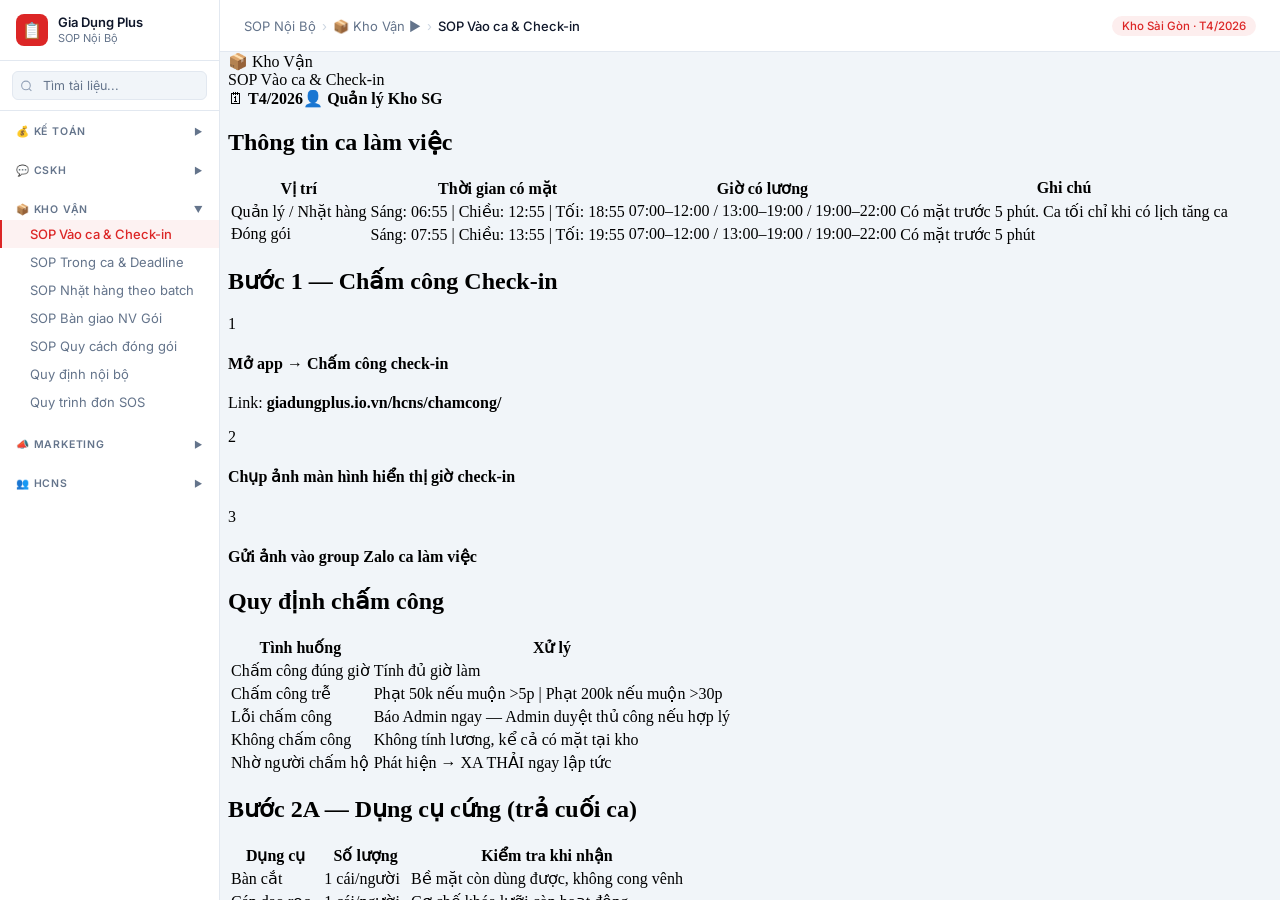
==== commit b1860daf: "Add files via upload" ====
--- a/index.html
+++ b/index.html
@@ -6,10 +6,10 @@
 <title>SOP Nội Bộ — Gia Dụng Plus</title>
 <link href="https://fonts.googleapis.com/css2?family=Inter:wght@300;400;500;600;700&display=swap" rel="stylesheet">
 <style>
-:root{--c-page:241 245 249;--c-card:255 255 255;--c-card-alt:248 250 252;--c-raised:241 245 249;--c-heading:15 23 42;--c-body:100 116 139;--c-subtle:148 163 184;--c-line:226 232 240;--c-line-strong:203 213 225;--c-red:220 38 38;--sidebar-w:220px}
+:root{--c-page:241 245 249;--c-card:255 255 255;--c-heading:15 23 42;--c-body:100 116 139;--c-line:226 232 240;--c-red:220 38 38;--sidebar-w:220px}
 *{margin:0;padding:0;box-sizing:border-box}
 body{font-family:'Inter',sans-serif;font-size:14px;background:rgb(var(--c-page));color:rgb(var(--c-heading));display:flex;height:100vh;overflow:hidden}
-#sidebar{width:var(--sidebar-w);min-width:var(--sidebar-w);background:rgb(var(--c-card));border-right:1px solid rgb(var(--c-line));height:100vh;overflow-y:auto;display:flex;flex-direction:column}
+#sidebar{width:var(--sidebar-w);min-width:var(--sidebar-w);background:rgb(var(--c-card));border-right:1px solid rgb(var(--c-line));height:100vh;overflow-y:auto;flex-shrink:0}
 .sidebar-logo{padding:14px 16px;border-bottom:1px solid rgb(var(--c-line));display:flex;align-items:center;gap:10px}
 .logo-icon{width:32px;height:32px;background:rgb(var(--c-red));border-radius:8px;display:flex;align-items:center;justify-content:center;color:white;font-size:16px;flex-shrink:0}
 .logo-text{font-size:13px;font-weight:600;color:rgb(var(--c-heading));line-height:1.2}
@@ -17,112 +17,36 @@
 .sidebar-search{padding:10px 12px;border-bottom:1px solid rgb(var(--c-line));position:relative}
 .sidebar-search input{width:100%;background:rgb(var(--c-page));border:1px solid rgb(var(--c-line));border-radius:6px;padding:6px 10px 6px 30px;font-family:'Inter',sans-serif;font-size:12.5px;color:rgb(var(--c-heading));outline:none}
 .sidebar-search input:focus{border-color:rgb(var(--c-red))}
-.sidebar-search input::placeholder{color:rgb(var(--c-subtle))}
+.sidebar-search input::placeholder{color:rgb(var(--c-body))}
 .nav-section{padding:8px 0}
-.nav-section-label{padding:6px 16px 4px;font-size:10.5px;font-weight:600;letter-spacing:.8px;text-transform:uppercase;color:rgb(var(--c-subtle));display:flex;align-items:center;justify-content:space-between;cursor:pointer;user-select:none}
-.nav-section-label:hover{color:rgb(var(--c-body))}
+.nav-section-label{padding:6px 16px 4px;font-size:10.5px;font-weight:600;letter-spacing:.8px;text-transform:uppercase;color:rgb(var(--c-body));display:flex;align-items:center;justify-content:space-between;cursor:pointer;user-select:none}
 .nav-toggle{font-size:9px;transition:transform .2s}
 .nav-section.open .nav-toggle{transform:rotate(90deg)}
 .nav-items{display:none}
 .nav-section.open .nav-items{display:block}
-.nav-item{display:flex;align-items:center;gap:8px;padding:6px 16px 6px 28px;font-size:13px;color:rgb(var(--c-body));cursor:pointer;transition:all .1s;border-left:2px solid transparent;white-space:nowrap;overflow:hidden;text-overflow:ellipsis}
+.nav-item{display:flex;align-items:center;padding:6px 16px 6px 28px;font-size:13px;color:rgb(var(--c-body));cursor:pointer;transition:all .1s;border-left:2px solid transparent;white-space:nowrap;overflow:hidden;text-overflow:ellipsis}
 .nav-item:hover{background:rgb(var(--c-page));color:rgb(var(--c-heading))}
 .nav-item.active{background:rgb(220 38 38/.06);color:rgb(var(--c-red));border-left-color:rgb(var(--c-red));font-weight:500}
 #main{flex:1;display:flex;flex-direction:column;height:100vh;overflow:hidden}
 .topbar{background:rgb(var(--c-card));border-bottom:1px solid rgb(var(--c-line));padding:0 24px;height:52px;display:flex;align-items:center;justify-content:space-between;flex-shrink:0}
 .breadcrumb{display:flex;align-items:center;gap:6px;font-size:13px;color:rgb(var(--c-body))}
-.breadcrumb .sep{color:rgb(var(--c-line-strong))}
 .breadcrumb .current{color:rgb(var(--c-heading));font-weight:500}
-.breadcrumb .home{cursor:pointer}
-.breadcrumb .home:hover{color:rgb(var(--c-heading))}
+.breadcrumb .home{cursor:pointer}.breadcrumb .home:hover{color:rgb(var(--c-heading))}
 .badge{background:rgb(220 38 38/.08);color:rgb(var(--c-red));padding:3px 10px;border-radius:20px;font-size:11.5px;font-weight:500}
-#content{flex:1;overflow-y:auto;padding:24px}
+#frame-wrap{flex:1;overflow:hidden}
+#content-frame{width:100%;height:100%;border:none;background:rgb(var(--c-page))}
+#home-view{flex:1;overflow-y:auto;padding:24px;display:none}
 .page-title{font-size:20px;font-weight:700;color:rgb(var(--c-heading));margin-bottom:4px}
 .page-desc{font-size:13px;color:rgb(var(--c-body));margin-bottom:20px}
 .dept-grid{display:grid;grid-template-columns:repeat(auto-fill,minmax(200px,1fr));gap:12px}
 .dept-card{background:rgb(var(--c-card));border:1px solid rgb(var(--c-line));border-radius:10px;padding:20px;cursor:pointer;transition:all .15s}
-.dept-card:hover{border-color:rgb(var(--c-line-strong));box-shadow:0 2px 12px rgb(0 0 0/.06);transform:translateY(-1px)}
+.dept-card:hover{border-color:rgb(203 213 225);box-shadow:0 2px 12px rgb(0 0 0/.06);transform:translateY(-1px)}
 .dept-card-icon{font-size:24px;margin-bottom:10px}
 .dept-card-name{font-size:14px;font-weight:600;color:rgb(var(--c-heading));margin-bottom:4px}
 .dept-card-count{font-size:12px;color:rgb(var(--c-body))}
 .dept-card-bar{height:3px;border-radius:2px;margin-top:14px}
-.doc-header{background:rgb(var(--c-card));border:1px solid rgb(var(--c-line));border-radius:10px;padding:20px 24px;margin-bottom:16px}
-.doc-dept-tag{display:inline-flex;align-items:center;gap:6px;font-size:11.5px;font-weight:500;color:rgb(var(--c-red));background:rgb(220 38 38/.08);padding:3px 10px;border-radius:20px;margin-bottom:10px}
-.doc-title{font-size:22px;font-weight:700;color:rgb(var(--c-heading));margin-bottom:10px;line-height:1.3}
-.doc-meta{display:flex;gap:20px;font-size:12.5px;color:rgb(var(--c-body))}
-.article-card{background:rgb(var(--c-card));border:1px solid rgb(var(--c-line));border-radius:10px;padding:24px}
-.article h2{font-size:15px;font-weight:600;color:rgb(var(--c-heading));margin:28px 0 12px;padding-bottom:8px;border-bottom:1px solid rgb(var(--c-line))}
-.article h2:first-child{margin-top:0}
-.article h3{font-size:13.5px;font-weight:600;color:rgb(var(--c-heading));margin:16px 0 8px}
-.article p{font-size:14px;line-height:1.7;color:rgb(var(--c-body));margin-bottom:12px}
-.article ul,.article ol{padding-left:18px;margin-bottom:12px}
-.article li{font-size:14px;line-height:1.7;color:rgb(var(--c-body));margin-bottom:4px}
-.step-card{border:1px solid rgb(var(--c-line));border-left:3px solid rgb(var(--c-red));border-radius:8px;padding:14px 16px;margin:10px 0;display:flex;gap:14px;background:rgb(var(--c-card-alt))}
-.step-num{font-size:18px;font-weight:700;color:rgb(var(--c-red));min-width:24px;line-height:1;margin-top:2px}
-.step-body h4{font-size:13.5px;font-weight:600;color:rgb(var(--c-heading));margin-bottom:4px}
-.step-body p{font-size:13px;color:rgb(var(--c-body));margin:0;line-height:1.6}
-.note-box{background:rgb(239 246 255);border:1px solid rgb(191 219 254);border-radius:8px;padding:12px 16px;margin:12px 0;font-size:13.5px;color:rgb(30 64 175);line-height:1.6}
-.warn-box{background:rgb(255 247 237);border:1px solid rgb(254 215 170);border-radius:8px;padding:12px 16px;margin:12px 0;font-size:13.5px;color:rgb(154 52 18);line-height:1.6}
-.danger-box{background:rgb(254 242 242);border:1px solid rgb(254 202 202);border-radius:8px;padding:12px 16px;margin:12px 0;font-size:13.5px;color:rgb(185 28 28);line-height:1.6}
-.success-box{background:rgb(240 253 244);border:1px solid rgb(187 247 208);border-radius:8px;padding:12px 16px;margin:12px 0;font-size:13.5px;color:rgb(21 128 61);line-height:1.6}
-table{width:100%;border-collapse:collapse;margin:16px 0;font-size:13.5px;border:1px solid rgb(var(--c-line));border-radius:8px;overflow:hidden}
-th{background:rgb(var(--c-page));color:rgb(var(--c-heading));padding:10px 14px;text-align:left;font-weight:600;font-size:12.5px;border-bottom:1px solid rgb(var(--c-line))}
-td{padding:10px 14px;border-bottom:1px solid rgb(var(--c-line));color:rgb(var(--c-body));vertical-align:top;line-height:1.6}
-tr:last-child td{border-bottom:none}
-tr:hover td{background:rgb(var(--c-card-alt))}
-.flowchart{display:flex;flex-direction:column;align-items:flex-start;gap:4px;margin:16px 0}
-.flow-step{display:flex;align-items:center;gap:12px;background:rgb(var(--c-card-alt));border:1px solid rgb(var(--c-line));border-radius:8px;padding:10px 16px;width:100%;max-width:500px}
-.flow-icon{font-size:18px;min-width:28px;text-align:center}
-.flow-text{font-size:13.5px;color:rgb(var(--c-heading));font-weight:500}
-.flow-arrow{font-size:16px;color:rgb(var(--c-subtle));margin-left:14px}
-.priority-red{background:rgb(254 242 242);border-left:3px solid rgb(220 38 38);border-radius:6px;padding:10px 14px;margin:6px 0;font-size:13.5px}
-.priority-yellow{background:rgb(255 251 235);border-left:3px solid rgb(234 179 8);border-radius:6px;padding:10px 14px;margin:6px 0;font-size:13.5px}
-.priority-green{background:rgb(240 253 244);border-left:3px solid rgb(22 163 74);border-radius:6px;padding:10px 14px;margin:6px 0;font-size:13.5px}
-#sidebar::-webkit-scrollbar,#content::-webkit-scrollbar{width:4px}
-#sidebar::-webkit-scrollbar-thumb{background:rgb(var(--c-line-strong));border-radius:2px}
-#content::-webkit-scrollbar-thumb{background:rgb(var(--c-line));border-radius:2px}
-
-  /* SOS FLOWCHART */
-  .sos-wrap { background: #0f1117; border-radius: 12px; padding: 28px 20px; }
-  .sos-flow { display: flex; flex-direction: column; align-items: center; gap: 0; }
-  .sos-node { border-radius: 10px; padding: 12px 18px; text-align: center; font-weight: 600; font-size: 13px; width: 100%; max-width: 460px; font-family: 'Inter', sans-serif; }
-  .sos-start { background: #1e2130; border: 2px solid #3d4263; color: #94a3b8; font-size: 11px; font-weight: 700; letter-spacing: 1.5px; text-transform: uppercase; border-radius: 50px; max-width: 300px; }
-  .sos-action { background: #1a1f35; border: 2px solid #2d3561; color: #e2e8f0; }
-  .sos-decision { background: #1e1a2e; border: 2px solid #4c1d95; color: #c4b5fd; }
-  .sos-decision .sos-label { font-size: 10px; font-weight: 700; letter-spacing: 1px; text-transform: uppercase; color: #7c3aed; margin-bottom: 4px; }
-  .sos-section { background: #ff6b3510; border: 2px solid #ff6b35; color: #ff6b35; font-weight: 800; font-size: 12px; max-width: 340px; }
-  .sos-resolve { background: #0f2018; border: 2px solid #166534; color: #86efac; font-size: 12px; border-radius: 10px; padding: 14px 18px; }
-  .sos-resolve .sos-label { font-size: 10px; font-weight: 700; letter-spacing: 1.5px; text-transform: uppercase; color: #16a34a; margin-bottom: 6px; }
-  .sos-resolve ul { list-style: none; text-align: left; }
-  .sos-resolve ul li { padding: 3px 0 3px 16px; position: relative; color: #86efac; font-size: 12px; font-weight: 500; }
-  .sos-resolve ul li::before { content: '→'; position: absolute; left: 0; color: #22c55e; }
-  .sos-end { background: #ff6b3515; border: 2px solid #ff6b35; color: #ff6b35; border-radius: 50px; max-width: 380px; font-weight: 800; font-size: 12px; }
-  .sos-arr { width: 2px; background: #2d3561; height: 20px; position: relative; }
-  .sos-arr::after { content: ''; position: absolute; bottom: 0; left: 50%; transform: translateX(-50%); border-left: 5px solid transparent; border-right: 5px solid transparent; border-top: 7px solid #2d3561; }
-  .sos-arr.o { background: #ff6b3560; }
-  .sos-arr.o::after { border-top-color: #ff6b3560; }
-  .sos-branch { width: 100%; display: grid; grid-template-columns: 1fr 1fr; gap: 16px; align-items: start; }
-  .sos-col { display: flex; flex-direction: column; align-items: center; gap: 0; }
-  .sos-col .sos-node { max-width: 100%; }
-  .sos-blabel { font-size: 10px; font-weight: 700; letter-spacing: 1px; text-transform: uppercase; padding: 3px 12px; border-radius: 20px; margin-bottom: 6px; }
-  .sos-blabel.c1 { background: #1a2035; color: #60a5fa; border: 1px solid #1e40af; }
-  .sos-blabel.c2 { background: #2e2035; color: #c084fc; border: 1px solid #6b21a8; }
-  .sos-blabel.yes { background: #1a2e1a; color: #4ade80; border: 1px solid #166534; }
-  .sos-blabel.no { background: #2e1a1a; color: #f87171; border: 1px solid #991b1b; }
-  .sos-case { background: #0f1f35; border: 2px solid #1e4d8c; color: #60a5fa; font-size: 12px; }
-  .sos-case .sos-label { font-size: 10px; font-weight: 700; letter-spacing: 1px; text-transform: uppercase; color: #3b82f6; margin-bottom: 3px; }
-  .sos-sub { width: 100%; display: grid; grid-template-columns: 1fr 1fr; gap: 12px; align-items: start; }
-  .sos-legend { display: grid; grid-template-columns: repeat(3,1fr); gap: 12px; margin-top: 20px; }
-  .sos-leg-item { background: #1a1f35; border: 1px solid #2d3561; border-radius: 8px; padding: 10px 12px; }
-  .sos-leg-item .sos-label { font-size: 9px; font-weight: 700; letter-spacing: 1.5px; text-transform: uppercase; color: #64748b; margin-bottom: 4px; }
-  .sos-leg-item p { font-size: 11px; color: #94a3b8; line-height: 1.6; }
-  .sos-leg-item strong { color: #f97316; }
-  .sos-badge { display: inline-block; background: #ff6b35; color: white; font-size: 10px; font-weight: 700; letter-spacing: 2px; text-transform: uppercase; padding: 3px 10px; border-radius: 20px; margin-bottom: 8px; }
-  .sos-h1 { font-size: 20px; font-weight: 800; color: #fff; text-align: center; margin-bottom: 4px; }
-  .sos-h1 span { color: #ff6b35; }
-  .sos-sub-title { font-size: 12px; color: #6b7280; text-align: center; margin-bottom: 24px; }
-  .sos-step { display: inline-block; background: #ff6b35; color: white; font-size: 10px; font-weight: 800; width: 18px; height: 18px; border-radius: 50%; line-height: 18px; text-align: center; margin-right: 5px; vertical-align: middle; }
-  .sos-checkpoint { background: #1a1225; border: 2px solid #5b21b6; color: #e9d5ff; max-width: 460px; }
+#sidebar::-webkit-scrollbar{width:4px}
+#sidebar::-webkit-scrollbar-thumb{background:rgb(203 213 225);border-radius:2px}
 </style>
 </head>
 <body>
@@ -132,475 +56,127 @@
     <div><div class="logo-text">Gia Dụng Plus</div><div class="logo-sub">SOP Nội Bộ</div></div>
   </div>
   <div class="sidebar-search">
-    <svg width="13" height="13" viewBox="0 0 24 24" fill="none" stroke="currentColor" stroke-width="2" style="position:absolute;left:20px;top:50%;transform:translateY(-50%)"><circle cx="11" cy="11" r="8"/><path d="m21 21-4.35-4.35"/></svg>
-    <input type="text" placeholder="Tìm tài liệu..." id="searchInput" oninput="handleSearch(this.value)" style="padding-left:30px">
+    <svg width="13" height="13" viewBox="0 0 24 24" fill="none" stroke="currentColor" stroke-width="2" style="position:absolute;left:20px;top:50%;transform:translateY(-50%);color:#94a3b8"><circle cx="11" cy="11" r="8"/><path d="m21 21-4.35-4.35"/></svg>
+    <input type="text" placeholder="Tìm tài liệu..." id="searchInput" oninput="handleSearch(this.value)">
   </div>
-  <div class="nav-section" data-dept-group="ketoan">
+
+  <div class="nav-section" data-file="ketoan.html">
     <div class="nav-section-label" onclick="toggleSection(this)">💰 Kế Toán <span class="nav-toggle">▶</span></div>
     <div class="nav-items">
-      <div class="nav-item" onclick="loadDoc('ketoan','xuat-hoadon')" data-search="kế toán xuất hóa đơn vat">Xuất hóa đơn VAT</div>
-      <div class="nav-item" onclick="loadDoc('ketoan','doi-soat')" data-search="kế toán đối soát công nợ">Đối soát công nợ Shopee</div>
-      <div class="nav-item" onclick="loadDoc('ketoan','bao-cao-thue')" data-search="kế toán báo cáo thuế">Báo cáo thuế định kỳ</div>
+      <div class="nav-item" onclick="load('ketoan.html','xuat-hoadon',this)" data-search="kế toán xuất hóa đơn vat">Xuất hóa đơn VAT</div>
+      <div class="nav-item" onclick="load('ketoan.html','doi-soat',this)" data-search="kế toán đối soát công nợ">Đối soát công nợ Shopee</div>
+      <div class="nav-item" onclick="load('ketoan.html','bao-cao-thue',this)" data-search="kế toán báo cáo thuế">Báo cáo thuế định kỳ</div>
     </div>
   </div>
-  <div class="nav-section" data-dept-group="cskh">
+
+  <div class="nav-section" data-file="cskh.html">
     <div class="nav-section-label" onclick="toggleSection(this)">💬 CSKH <span class="nav-toggle">▶</span></div>
     <div class="nav-items">
-      <div class="nav-item" onclick="loadDoc('cskh','xu-ly-khieu-nai')" data-search="cskh xử lý khiếu nại">Xử lý khiếu nại</div>
-      <div class="nav-item" onclick="loadDoc('cskh','hoan-tra')" data-search="cskh hoàn trả">Hoàn trả / đổi hàng</div>
-      <div class="nav-item" onclick="loadDoc('cskh','chat-tu-van')" data-search="cskh kịch bản chat">Kịch bản chat tư vấn</div>
+      <div class="nav-item" onclick="load('cskh.html','xu-ly-khieu-nai',this)" data-search="cskh xử lý khiếu nại">Xử lý khiếu nại</div>
+      <div class="nav-item" onclick="load('cskh.html','hoan-tra',this)" data-search="cskh hoàn trả đổi hàng">Hoàn trả / đổi hàng</div>
+      <div class="nav-item" onclick="load('cskh.html','chat-tu-van',this)" data-search="cskh kịch bản chat">Kịch bản chat tư vấn</div>
     </div>
   </div>
-  <div class="nav-section open" data-dept-group="kho">
+
+  <div class="nav-section open" data-file="kho.html">
     <div class="nav-section-label" onclick="toggleSection(this)">📦 Kho Vận <span class="nav-toggle">▶</span></div>
     <div class="nav-items">
-      <div class="nav-item active" onclick="loadDoc('kho','vao-ca')" data-search="kho vào ca check in chuẩn bị">SOP Vào ca & Check-in</div>
-      <div class="nav-item" onclick="loadDoc('kho','trong-ca')" data-search="kho trong ca lịch trình deadline">SOP Trong ca & Deadline</div>
-      <div class="nav-item" onclick="loadDoc('kho','nhat-hang')" data-search="kho nhặt hàng batch xe đẩy">SOP Nhặt hàng theo batch</div>
-      <div class="nav-item" onclick="loadDoc('kho','ban-giao-goi')" data-search="kho bàn giao nv gói ưu tiên">SOP Bàn giao NV Gói</div>
-      <div class="nav-item" onclick="loadDoc('kho','dong-goi')" data-search="kho đóng gói quy cách thuỷ tinh">SOP Quy cách đóng gói</div>
-      <div class="nav-item" onclick="loadDoc('kho','quy-dinh')" data-search="kho quy định nội bộ kỷ luật phạt">Quy định nội bộ</div>
-      <div class="nav-item" onclick="loadDoc('kho','don-sos')" data-search="kho đơn sos check-in đầu ca xử lý">Quy trình đơn SOS</div>
+      <div class="nav-item active" onclick="load('kho.html','vao-ca',this)" data-search="kho vào ca check in">SOP Vào ca & Check-in</div>
+      <div class="nav-item" onclick="load('kho.html','trong-ca',this)" data-search="kho trong ca deadline">SOP Trong ca & Deadline</div>
+      <div class="nav-item" onclick="load('kho.html','nhat-hang',this)" data-search="kho nhặt hàng batch">SOP Nhặt hàng theo batch</div>
+      <div class="nav-item" onclick="load('kho.html','ban-giao-goi',this)" data-search="kho bàn giao nv gói">SOP Bàn giao NV Gói</div>
+      <div class="nav-item" onclick="load('kho.html','dong-goi',this)" data-search="kho đóng gói quy cách">SOP Quy cách đóng gói</div>
+      <div class="nav-item" onclick="load('kho.html','quy-dinh',this)" data-search="kho quy định nội bộ kỷ luật">Quy định nội bộ</div>
+      <div class="nav-item" onclick="load('kho.html','don-sos',this)" data-search="kho đơn sos check-in đầu ca">Quy trình đơn SOS</div>
     </div>
   </div>
-  <div class="nav-section" data-dept-group="mkt">
+
+  <div class="nav-section" data-file="mkt.html">
     <div class="nav-section-label" onclick="toggleSection(this)">📣 Marketing <span class="nav-toggle">▶</span></div>
     <div class="nav-items">
-      <div class="nav-item" onclick="loadDoc('mkt','chay-quang-cao')" data-search="marketing shopee ads">Shopee Ads</div>
-      <div class="nav-item" onclick="loadDoc('mkt','content-san-pham')" data-search="marketing content sản phẩm">Content sản phẩm</div>
-      <div class="nav-item" onclick="loadDoc('mkt','flash-sale')" data-search="marketing flash sale">Đăng ký Flash Sale</div>
+      <div class="nav-item" onclick="load('mkt.html','chay-quang-cao',this)" data-search="marketing shopee ads">Shopee Ads</div>
+      <div class="nav-item" onclick="load('mkt.html','content-san-pham',this)" data-search="marketing content sản phẩm">Content sản phẩm</div>
+      <div class="nav-item" onclick="load('mkt.html','flash-sale',this)" data-search="marketing flash sale">Đăng ký Flash Sale</div>
     </div>
   </div>
-  <div class="nav-section" data-dept-group="hcns">
+
+  <div class="nav-section" data-file="hcns.html">
     <div class="nav-section-label" onclick="toggleSection(this)">👥 HCNS <span class="nav-toggle">▶</span></div>
     <div class="nav-items">
-      <div class="nav-item" onclick="loadDoc('hcns','onboarding')" data-search="hcns onboarding nhân viên">Onboarding nhân viên</div>
-      <div class="nav-item" onclick="loadDoc('hcns','cham-cong')" data-search="hcns chấm công nghỉ phép">Chấm công / nghỉ phép</div>
-      <div class="nav-item" onclick="loadDoc('hcns','luong-thuong')" data-search="hcns lương thưởng">Tính lương & thưởng</div>
+      <div class="nav-item" onclick="load('hcns.html','onboarding',this)" data-search="hcns onboarding nhân viên">Onboarding nhân viên</div>
+      <div class="nav-item" onclick="load('hcns.html','cham-cong',this)" data-search="hcns chấm công nghỉ phép">Chấm công / nghỉ phép</div>
+      <div class="nav-item" onclick="load('hcns.html','luong-thuong',this)" data-search="hcns lương thưởng">Tính lương & thưởng</div>
     </div>
   </div>
 </nav>
+
 <div id="main">
   <div class="topbar">
-    <div class="breadcrumb" id="breadcrumb"><span class="home" onclick="showHome()">SOP Nội Bộ</span></div>
-    <div><span class="badge">Kho Sài Gòn · T4/2026</span></div>
+    <div class="breadcrumb" id="breadcrumb">
+      <span class="home" onclick="showHome()">SOP Nội Bộ</span>
+    </div>
+    <span class="badge">Kho Sài Gòn · T4/2026</span>
   </div>
-  <div id="content">
-    <div id="homeView" style="display:none">
-      <div class="page-title">Quy trình & Hướng dẫn vận hành</div>
-      <div class="page-desc">Tài liệu SOP nội bộ — 5 bộ phận · Áp dụng từ T4/2026</div>
-      <div class="dept-grid">
-        <div class="dept-card" onclick="openDept('ketoan')"><div class="dept-card-icon">💰</div><div class="dept-card-name">Kế Toán</div><div class="dept-card-count">3 tài liệu</div><div class="dept-card-bar" style="background:rgb(220 38 38)"></div></div>
-        <div class="dept-card" onclick="openDept('cskh')"><div class="dept-card-icon">💬</div><div class="dept-card-name">CSKH</div><div class="dept-card-count">3 tài liệu</div><div class="dept-card-bar" style="background:rgb(22 163 74)"></div></div>
-        <div class="dept-card" onclick="openDept('kho')"><div class="dept-card-icon">📦</div><div class="dept-card-name">Kho Vận</div><div class="dept-card-count">5 SOP thực tế</div><div class="dept-card-bar" style="background:rgb(37 99 235)"></div></div>
-        <div class="dept-card" onclick="openDept('mkt')"><div class="dept-card-icon">📣</div><div class="dept-card-name">Marketing</div><div class="dept-card-count">3 tài liệu</div><div class="dept-card-bar" style="background:rgb(234 88 12)"></div></div>
-        <div class="dept-card" onclick="openDept('hcns')"><div class="dept-card-icon">👥</div><div class="dept-card-name">HCNS</div><div class="dept-card-count">3 tài liệu</div><div class="dept-card-bar" style="background:rgb(124 58 237)"></div></div>
-      </div>
-    </div>
-    <div id="docView">
-      <div class="doc-header">
-        <div class="doc-dept-tag" id="docDept"></div>
-        <div class="doc-title" id="docTitle"></div>
-        <div class="doc-meta"><span>🗓 <strong id="docDate"></strong></span><span>👤 <strong id="docOwner"></strong></span></div>
-      </div>
-      <div class="article-card"><div class="article" id="docBody"></div></div>
+  <div id="home-view">
+    <div class="page-title">Quy trình & Hướng dẫn vận hành</div>
+    <div class="page-desc">Tài liệu SOP nội bộ — 5 bộ phận · Áp dụng từ T4/2026</div>
+    <div class="dept-grid">
+      <div class="dept-card" onclick="load('ketoan.html','xuat-hoadon',null)"><div class="dept-card-icon">💰</div><div class="dept-card-name">Kế Toán</div><div class="dept-card-count">3 tài liệu</div><div class="dept-card-bar" style="background:rgb(220 38 38)"></div></div>
+      <div class="dept-card" onclick="load('cskh.html','xu-ly-khieu-nai',null)"><div class="dept-card-icon">💬</div><div class="dept-card-name">CSKH</div><div class="dept-card-count">3 tài liệu</div><div class="dept-card-bar" style="background:rgb(22 163 74)"></div></div>
+      <div class="dept-card" onclick="load('kho.html','vao-ca',null)"><div class="dept-card-icon">📦</div><div class="dept-card-name">Kho Vận</div><div class="dept-card-count">7 tài liệu</div><div class="dept-card-bar" style="background:rgb(37 99 235)"></div></div>
+      <div class="dept-card" onclick="load('mkt.html','chay-quang-cao',null)"><div class="dept-card-icon">📣</div><div class="dept-card-name">Marketing</div><div class="dept-card-count">3 tài liệu</div><div class="dept-card-bar" style="background:rgb(234 88 12)"></div></div>
+      <div class="dept-card" onclick="load('hcns.html','onboarding',null)"><div class="dept-card-icon">👥</div><div class="dept-card-name">HCNS</div><div class="dept-card-count">3 tài liệu</div><div class="dept-card-bar" style="background:rgb(124 58 237)"></div></div>
     </div>
   </div>
+  <div id="frame-wrap" style="display:none">
+    <iframe id="content-frame" src="kho.html#vao-ca"></iframe>
+  </div>
 </div>
+
 <script>
-
-const docs = {
-  ketoan: {
-    label: '💰 Kế Toán',
-    'xuat-hoadon': { title: 'Quy trình xuất hóa đơn VAT', date: 'T3/2026', owner: 'Trưởng phòng Kế toán', body: `<h2>Tổng quan</h2><p>Hướng dẫn kế toán viên xuất hóa đơn VAT cho khách hàng doanh nghiệp sau khi đơn hàng hoàn thành trên Shopee.</p><div class="note-box">ℹ️ Hóa đơn phải được xuất trong vòng <strong>24 giờ</strong> kể từ khi khách xác nhận đã nhận hàng.</div><h2>Các bước thực hiện</h2><div class="step-card"><div class="step-num">1</div><div class="step-body"><h4>Xác nhận thông tin khách hàng</h4><p>Kiểm tra tên công ty, mã số thuế, địa chỉ. Nếu thiếu → liên hệ CSKH bổ sung trước khi xuất.</p></div></div><div class="step-card"><div class="step-num">2</div><div class="step-body"><h4>Tạo hóa đơn trên phần mềm</h4><p>Đăng nhập phần mềm kế toán → Tạo hóa đơn mới → Nhập đúng số tiền, thuế suất VAT (8% hoặc 10%).</p></div></div><div class="step-card"><div class="step-num">3</div><div class="step-body"><h4>Ký điện tử &amp; gửi khách</h4><p>Ký số → xuất PDF → gửi email khách. Lưu bản gốc vào Google Drive theo tháng.</p></div></div><div class="step-card"><div class="step-num">4</div><div class="step-body"><h4>Ghi nhận vào sổ theo dõi</h4><p>Cập nhật sheet "Theo dõi hóa đơn tháng XX": số HĐ, ngày xuất, giá trị, trạng thái gửi.</p></div></div><h2>Bảng thuế suất</h2><table><tr><th>Nhóm hàng</th><th>Thuế suất</th><th>Ghi chú</th></tr><tr><td>Hàng hóa thông thường</td><td>10%</td><td>Mặc định</td></tr><tr><td>Thực phẩm, nông sản</td><td>8%</td><td>Theo NĐ giảm thuế</td></tr><tr><td>Hàng xuất khẩu</td><td>0%</td><td>Cần chứng từ</td></tr></table><div class="warn-box">⚠️ Không hủy hóa đơn đã gửi khách khi chưa có biên bản hủy ký hai bên.</div>` },
-    'doi-soat': { title: 'Đối soát công nợ Shopee', date: 'T3/2026', owner: 'Kế toán thanh toán', body: `<h2>Mục đích</h2><p>Đối soát số tiền Shopee thực chuyển với doanh thu ghi nhận, phát hiện và xử lý chênh lệch kịp thời.</p><h2>Tần suất: Mỗi thứ Hai</h2><div class="step-card"><div class="step-num">1</div><div class="step-body"><h4>Tải báo cáo từ Shopee Seller Centre</h4><p>Tài chính → Doanh thu → Xuất file Excel theo kỳ đối soát (T-7 đến T-1).</p></div></div><div class="step-card"><div class="step-num">2</div><div class="step-body"><h4>So sánh với sao kê ngân hàng</h4><p>Đối chiếu từng dòng giải ngân. Ghi chú chênh lệch nếu có.</p></div></div><div class="step-card"><div class="step-num">3</div><div class="step-body"><h4>Xử lý chênh lệch</h4><p>Dưới 50.000đ → ghi nhận điều chỉnh. Trên 50.000đ → báo quản lý &amp; liên hệ Shopee support.</p></div></div>` },
-    'bao-cao-thue': { title: 'Báo cáo thuế định kỳ', date: 'T3/2026', owner: 'Kế toán trưởng', body: `<h2>Lịch khai thuế</h2><table><tr><th>Loại thuế</th><th>Kỳ khai</th><th>Hạn nộp</th></tr><tr><td>Thuế GTGT (VAT)</td><td>Hàng quý</td><td>Ngày 30 tháng sau kỳ</td></tr><tr><td>Thuế TNCN</td><td>Hàng quý</td><td>Ngày 30 tháng sau kỳ</td></tr><tr><td>Thuế TNDN tạm tính</td><td>Hàng quý</td><td>Ngày 30 tháng sau kỳ</td></tr><tr><td>Quyết toán năm</td><td>Hàng năm</td><td>31/3 năm sau</td></tr></table><div class="note-box">ℹ️ <strong>NĐ 68/2026:</strong> Hộ kinh doanh TMĐT doanh thu &gt; 500 triệu/năm phải khai thuế quý riêng.</div>` }
-  },
-  cskh: {
-    label: '💬 CSKH',
-    'xu-ly-khieu-nai': { title: 'Xử lý khiếu nại đơn hàng', date: 'T3/2026', owner: 'Trưởng CSKH', body: `<h2>Quy trình xử lý</h2><div class="step-card"><div class="step-num">1</div><div class="step-body"><h4>Tiếp nhận khiếu nại</h4><p>Ghi nhận thông tin khách hàng, mã đơn hàng, lý do khiếu nại vào sheet theo dõi.</p></div></div><div class="step-card"><div class="step-num">2</div><div class="step-body"><h4>Xác minh thông tin</h4><p>Kiểm tra lịch sử đơn hàng trên Shopee Seller Centre. Chụp màn hình bằng chứng.</p></div></div><div class="step-card"><div class="step-num">3</div><div class="step-body"><h4>Phản hồi khách hàng</h4><p>Trong vòng 2 giờ làm việc. Nếu cần xử lý nội bộ → thông báo thời gian dự kiến.</p></div></div>` },
-    'hoan-tra': { title: 'Hoàn trả / đổi hàng', date: 'T3/2026', owner: 'Trưởng CSKH', body: `<h2>Điều kiện hoàn trả</h2><p>Điền nội dung SOP thực tế vào đây.</p>` },
-    'chat-tu-van': { title: 'Kịch bản chat tư vấn', date: 'T3/2026', owner: 'Trưởng CSKH', body: `<h2>Kịch bản mẫu</h2><p>Điền kịch bản chat thực tế vào đây.</p>` }
-  },
-  kho: {
-    label: '📦 Kho Vận',
-    'vao-ca': { title: 'SOP Vào ca & Check-in', date: 'Tháng 4/2026', owner: 'Quản lý Kho SG', body: `
-      <h2>Thông tin ca làm việc</h2>
-      <table><tr><th>Vị trí</th><th>Thời gian có mặt</th><th>Giờ có lương</th><th>Ghi chú</th></tr>
-      <tr><td>Quản lý / Nhặt hàng</td><td>Ca sáng: 06:55 | Ca chiều: 12:55 | Ca tối: 18:55</td><td>07:00–12:00 / 13:00–19:00 / 19:00–22:00 (QL 23:00)</td><td>Có mặt trước 5 phút. Ca tối chỉ khi có lịch tăng ca</td></tr>
-      <tr><td>Đóng gói</td><td>Ca sáng: 07:55 | Ca chiều: 13:55 | Ca tối: 19:55</td><td>07:00–12:00 / 13:00–19:00 / 19:00–22:00</td><td>Có mặt trước 5 phút</td></tr></table>
-      <h2>Bước 1 — Chấm công Check-in</h2>
-      <p>Thực hiện ngay khi có mặt tại kho — trước giờ ca bắt đầu 5 phút.</p>
-      <div class="step-card"><div class="step-num">1</div><div class="step-body"><h4>Mở app → Chấm công check-in</h4><p>Link chấm công: <strong>giadungplus.io.vn/hcns/chamcong/</strong></p></div></div>
-      <div class="step-card"><div class="step-num">2</div><div class="step-body"><h4>Chụp ảnh màn hình hiển thị giờ check-in</h4></div></div>
-      <div class="step-card"><div class="step-num">3</div><div class="step-body"><h4>Gửi ảnh vào group Zalo ca làm việc</h4></div></div>
-      <h2>Quy định chấm công</h2>
-      <table><tr><th>Tình huống</th><th>Xử lý</th></tr>
-      <tr><td>Chấm công đúng giờ</td><td>Tính đủ giờ làm</td></tr>
-      <tr><td>Chấm công trễ</td><td>Phạt 50k nếu muộn &gt;5p | Phạt 200k nếu muộn &gt;30p</td></tr>
-      <tr><td>Lỗi chấm công</td><td>Báo Admin ngay trong ca — Admin duyệt thủ công nếu hợp lý</td></tr>
-      <tr><td>Không chấm công</td><td>Không tính giờ = không tính lương, kể cả có mặt tại kho</td></tr>
-      <tr><td>Nhờ người chấm hộ</td><td>Phát hiện → XA THẢI ngay lập tức</td></tr></table>
-      <h2>Bước 2A — Dụng cụ cứng (trả cuối ca)</h2>
-      <table><tr><th>Dụng cụ</th><th>Số lượng</th><th>Kiểm tra khi nhận</th></tr>
-      <tr><td>Bàn cắt</td><td>1 cái/người</td><td>Bề mặt còn dùng được, không cong vênh</td></tr>
-      <tr><td>Cán dao rọc</td><td>1 cái/người</td><td>Cơ chế khóa lưỡi còn hoạt động</td></tr>
-      <tr><td>Máy bắn đơn</td><td>1 cái/bàn gói</td><td>Còn mực, kết nối được với hệ thống</td></tr></table>
-      <div class="warn-box">⚠️ Nhận dụng cụ hỏng → báo Admin đổi ngay, không dùng dụng cụ lỗi.</div>
-      <h2>Bước 2B — Vật liệu tiêu hao</h2>
-      <table><tr><th>Vật liệu</th><th>Số lượng nhận</th><th>Cách trả khi hết</th></tr>
-      <tr><td>Lưỡi dao rọc</td><td>1 hộp 10 cái/người</td><td>Trả lưỡi cũ → nhận lưỡi mới</td></tr>
-      <tr><td>Băng keo</td><td>1 cây 6 cuộn/người</td><td>Trả 6 lõi rỗng → nhận cuộn mới</td></tr>
-      <tr><td>Xốp nổ</td><td>1 cây 40 &amp; 1 cây 50/người</td><td>Khi hết sạch → trả lõi nhận cây mới</td></tr></table>
-      <div class="warn-box">⚠️ Không tự ý lấy thêm vật liệu — phải trả phần cũ cho Admin trước khi nhận mới.</div>
-      <h2>Quy tắc chọn size hộp — BẮT BUỘC</h2>
-      <div class="danger-box">⚠️ Quy tắc 70%: SP phải lấp đầy ít nhất 70% thể tích hộp. Còn trống nhiều → chọn hộp nhỏ hơn hoặc độn xốp nổ. Không dùng hộp lớn hơn cần thiết.</div>
-      <h2>Bước 3 — Kiểm tra khu vực làm việc</h2>
-      <table><tr><th>#</th><th>Hạng mục kiểm tra</th><th>Nếu chưa đạt</th></tr>
-      <tr><td>1</td><td>Bàn gói sạch — không còn đơn/hàng của ca trước</td><td>Dọn sạch trước khi bắt đầu</td></tr>
-      <tr><td>2</td><td>Không còn rác, carton cũ tại khu vực gói</td><td>Bỏ rác đúng nơi quy định</td></tr>
-      <tr><td>3</td><td>Vật liệu ca trước đã được trả về đúng chỗ</td><td>Trả về khu vực đúng</td></tr>
-      <tr><td>4</td><td>Màng PE tại bàn còn đủ dùng</td><td>Báo Admin bổ sung</td></tr></table>
-      <h2>Bước 4 — Nhận bàn giao từ Admin</h2>
-      <table><tr><th>Nội dung bàn giao</th><th>Chi tiết</th></tr>
-      <tr><td>Tổng số đơn cần xử lý trong ca</td><td>Admin thông báo con số cụ thể</td></tr>
-      <tr><td>Phân công nhóm hàng</td><td>Ai phụ trách nhóm nào (thuỷ tinh / kệ / móc nhỏ...)</td></tr>
-      <tr><td>Đơn tồn từ ca trước</td><td>Còn bao nhiêu đơn chưa gói, ưu tiên xử lý trước</td></tr>
-      <tr><td>Lưu ý đặc biệt</td><td>Đơn gấp, đơn hoàn cần xử lý, SP mới lần đầu gói</td></tr></table>
-      <h2>Flowchart Vào ca</h2>
-      <div class="flowchart">
-        <div class="flow-step"><div class="flow-icon">⏰</div><div class="flow-text">Có mặt trước 5 phút</div></div>
-        <div class="flow-arrow">↓</div>
-        <div class="flow-step"><div class="flow-icon">📱</div><div class="flow-text">Chấm công + chụp ảnh + gửi Zalo</div></div>
-        <div class="flow-arrow">↓</div>
-        <div class="flow-step"><div class="flow-icon">🔧</div><div class="flow-text">Nhận dụng cụ cứng + vật liệu tiêu hao từ Admin</div></div>
-        <div class="flow-arrow">↓</div>
-        <div class="flow-step"><div class="flow-icon">📦</div><div class="flow-text">Tự lấy vật liệu đóng gói tại khu vực cố định</div></div>
-        <div class="flow-arrow">↓</div>
-        <div class="flow-step"><div class="flow-icon">🧹</div><div class="flow-text">Kiểm tra &amp; dọn sạch khu vực làm việc</div></div>
-        <div class="flow-arrow">↓</div>
-        <div class="flow-step"><div class="flow-icon">📋</div><div class="flow-text">Nhận bàn giao + phân công từ Admin</div></div>
-        <div class="flow-arrow">↓</div>
-        <div class="flow-step"><div class="flow-icon">✅</div><div class="flow-text">SẴN SÀNG — Vào ca</div></div>
-      </div>
-    ` },
-    'trong-ca': { title: 'SOP Trong ca & Lịch trình Deadline', date: 'Tháng 4/2026', owner: 'Quản lý Kho SG', body: `
-      <h2>Deadline giao hàng Shopee</h2>
-      <table><tr><th>Loại đơn</th><th>Deadline bàn giao</th></tr>
-      <tr><td>Đơn phát sinh 00:00–17:59</td><td>Bàn giao trước <strong>21:00 cùng ngày</strong></td></tr>
-      <tr><td>Đơn phát sinh 18:00–23:59</td><td>Bàn giao trước <strong>11:00 sáng hôm sau</strong></td></tr>
-      <tr><td>Đơn phát sinh 00:00–14:00</td><td>Trước 23:59 cùng ngày</td></tr></table>
-      <h2>Lịch trình trong ca</h2>
-      <table><tr><th>Khung giờ</th><th>Nhiệm vụ</th><th>Nhân sự</th><th>Ghi chú</th></tr>
-      <tr><td><strong>07:00–08:00</strong></td><td>Kiểm tra đơn hạn ngày trước | Kiểm tra khu vực hàng đã in/nhặt/chưa gói | In &amp; nhặt đơn từ 18:00–23:59</td><td>QL / Nhặt hàng</td><td>Đảm bảo đơn đêm giao kịp 11:00</td></tr>
-      <tr><td><strong>08:00–09:00</strong></td><td>Tiếp tục nhặt đơn hạn trưa nay</td><td>Nhặt hàng</td><td></td></tr>
-      <tr><td><strong>08:00–09:00</strong></td><td>Gói theo thứ tự ưu tiên: (1) Đơn nhặt hôm qua chưa gói → (2) Hạn ngày trước → (3) Trong ngày → (4) Hạn trưa nay. Tuyệt đối không thay đổi thứ tự.</td><td>Gói hàng</td><td></td></tr>
-      <tr><td><strong>09:00–10:00</strong></td><td>Kiểm tra ticket + xử lý đơn SAPO (18h–00h) | In + Nhặt + Gói đơn SAPO</td><td>Quản lý</td><td></td></tr>
-      <tr><td><strong>10:00–11:00</strong></td><td>Kiểm tra đơn hạn ngày trước &amp; hạn trưa nay → Đảm bảo không còn sót | Khiếu nại nếu ĐVVC chưa đến lấy</td><td>QL + NH</td><td>Đơn tồn quá 11h ngày hôm sau → Phạt 50k/đơn</td></tr>
-      <tr><td><strong>11:00–12:00</strong></td><td>In &amp; nhặt đơn 00:00–18:00 (hạn tối nay) | Làm phiếu bàn giao ca</td><td>Nhặt hàng</td><td></td></tr>
-      <tr><td><strong>11:30–11:45</strong></td><td>Nếu ĐVVC chưa đến → Quay video đơn đã gói → Gửi Shopee khiếu nại</td><td>Quản lý</td><td></td></tr>
-      <tr><td><strong>12:00–13:00</strong></td><td>Nghỉ giữa ca</td><td>NH / AD</td><td></td></tr>
-      <tr><td><strong>13:00–14:00</strong></td><td>Nghỉ giữa ca</td><td>Gói hàng</td><td></td></tr>
-      <tr><td><strong>14:00–18:00</strong></td><td>Tập trung gói đơn hạn tối nay. Phát hiện sót đơn (4) → ưu tiên gói (4) trước</td><td>Gói hàng</td><td></td></tr>
-      <tr><td><strong>15:00–17:00</strong></td><td>Tổng hợp đơn hủy | Xử lý đơn hoàn | Trả hàng về kho kệ</td><td>Hậu cần / NH / QL</td><td></td></tr>
-      <tr><td><strong>16:00–18:00</strong></td><td>Kiểm tra đơn 00:00–14:00 → đảm bảo không sót | Bàn giao cho shipper trước 19:00</td><td>Nhặt hàng</td><td></td></tr>
-      <tr><td><strong>19:00–20:00</strong></td><td>Ca tối — chỉ ngày sale/cao điểm</td><td>Theo nhu cầu</td><td>Lương x1.5</td></tr>
-      <tr><td><strong>20:00–20:30</strong></td><td>Kiểm tra đơn còn lại, đem bưu cục trước 21:00</td><td></td><td></td></tr></table>
-      <h2>Nghỉ giải lao</h2>
-      <table><tr><th>Nhân sự</th><th>Giờ nghỉ</th></tr>
-      <tr><td>Quản lý + Nhặt hàng + Hậu cần</td><td>10:00–10:10 | 15:00–15:10</td></tr>
-      <tr><td>Gói hàng</td><td>11:00–11:10 | 16:00–16:10</td></tr></table>
-      <h2>Nguyên tắc xoay ca</h2>
-      <ul><li>Mỗi người nghỉ 1 ngày/tuần, không nghỉ cùng ngày nhau</li>
-      <li>Ngày sale đôi, 15, 25: bắt buộc có mặt, báo nghỉ trước 7 ngày</li>
-      <li>Đăng ký lịch trước 15h thứ Năm hằng tuần cho tuần sau</li>
-      <li>Không có ca = không check in = không tính lương</li>
-      <li>Parttime bị cắt ca đầu tiên khi ít đơn — fulltime được ưu tiên giữ ca</li></ul>
-    ` },
-    'nhat-hang': { title: 'SOP Nhặt hàng theo Batch', date: 'Tháng 4/2026', owner: 'Nhặt hàng / Hậu cần', body: `
-      <h2>Dụng cụ vận chuyển</h2>
-      <table><tr><th>Loại xe</th><th>Cấu tạo</th><th>Dùng cho nhóm hàng</th></tr>
-      <tr><td>Xe đẩy loại 1</td><td>3 tầng x 5 khay = 15 khay/chuyến</td><td>Thuỷ tinh, móc nhỏ, phụ kiện — hàng nhỏ cần phân chia theo đơn</td></tr>
-      <tr><td>Xe đẩy loại 2</td><td>3 tầng không khay</td><td>Kệ sắt, thùng rác lớn, tấm chắn dầu — hàng cồng kềnh</td></tr></table>
-      <h2>Bước 1 — Nhận batch &amp; đọc đơn trước khi nhặt</h2>
-      <div class="step-card"><div class="step-num">1</div><div class="step-body"><h4>Nhận batch đơn từ khu vực đơn đã tách</h4></div></div>
-      <div class="step-card"><div class="step-num">2</div><div class="step-body"><h4>Đọc lướt toàn bộ đơn trong batch trước khi di chuyển</h4></div></div>
-      <div class="step-card"><div class="step-num">3</div><div class="step-body"><h4>Ước lượng tổng số lượng từng loại SP cần lấy</h4></div></div>
-      <div class="step-card"><div class="step-num">4</div><div class="step-body"><h4>Chọn xe đẩy phù hợp với nhóm hàng trong batch</h4></div></div>
-      <div class="warn-box">⚠️ Không cầm đơn đi nhặt ngay mà chưa đọc — dễ đi lại nhiều lần, mất thời gian và giảm hiệu suất.</div>
-      <h2>Bước 2 — Xác định vị trí hàng trong kho</h2>
-      <table><tr><th>Tình huống</th><th>Xử lý</th></tr>
-      <tr><td>NV cũ — biết vị trí</td><td>Đi thẳng đến khu vực hàng</td></tr>
-      <tr><td>NV mới — chưa biết vị trí</td><td>Hỏi NV cũ hoặc Admin trước khi nhặt — không tự tìm lâu quá 2 phút</td></tr>
-      <tr><td>Hàng không thấy ở vị trí quen</td><td>Hỏi Admin ngay — không tự giả định hàng ở chỗ khác</td></tr></table>
-      <h2>Bước 3 — Nguyên tắc nhặt</h2>
-      <ul><li>Xử lý dứt điểm 1 batch trước khi chuyển sang batch khác</li>
-      <li>Nhặt theo từng đơn — đọc tên SP → lấy đúng → đặt vào khay/tầng xe riêng theo đơn</li>
-      <li>Không gom nhiều đơn chung 1 khay khi chưa phân biệt rõ ràng</li></ul>
-      <h3>Phân tầng xe đẩy loại 1 (có khay)</h3>
-      <table><tr><th>Tầng</th><th>Vị trí</th><th>Dùng cho</th></tr>
-      <tr><td>Tầng 1</td><td>Trên cùng</td><td>Đơn đang nhặt — hàng vừa lấy</td></tr>
-      <tr><td>Tầng 2</td><td>Giữa</td><td>Đơn đã nhặt xong chờ kiểm tra</td></tr>
-      <tr><td>Tầng 3</td><td>Dưới cùng</td><td>Đơn đã kiểm tra — sẵn sàng đưa về bàn gói</td></tr></table>
-      <h2>Bước 4 — Kiểm tra SP ngay tại khu vực hàng</h2>
-      <table><tr><th>#</th><th>Kiểm tra</th><th>Yêu cầu</th><th>Nếu không đạt</th></tr>
-      <tr><td>1</td><td>Đúng tên SP</td><td>Khớp chính xác với tên trên đơn</td><td>Đặt lại, lấy đúng SP</td></tr>
-      <tr><td>2</td><td>Đúng số lượng</td><td>Đếm lại trước khi rời khu vực hàng</td><td>Lấy bổ sung trước khi đi</td></tr>
-      <tr><td>3</td><td>Tình trạng SP</td><td>Không vỡ, không móp, không hỏng hộp</td><td>Báo Admin — xem Bước 6</td></tr>
-      <tr><td>4</td><td>Phụ kiện đi kèm</td><td>Đủ ốc vít, móc, nắp, thanh ngang...</td><td>Tìm trong khu vực xử lý đơn hoàn. Nếu không có → báo Admin</td></tr></table>
-      <h2>Bước 5 — Báo cáo tồn kho gần hết</h2>
-      <table><tr><th>Loại hàng</th><th>Ngưỡng cần báo</th></tr>
-      <tr><td>Thuỷ tinh (bình, ly, lọ)</td><td>Còn ≤ 10 cái</td></tr>
-      <tr><td>Kệ sắt / Thanh móc</td><td>Còn ≤ 5 bộ</td></tr>
-      <tr><td>Móc nhỏ / Phụ kiện</td><td>Còn ≤ 20 cái</td></tr>
-      <tr><td>Các loại khác</td><td>Còn ≤ 5 cái</td></tr></table>
-      <div class="note-box">📱 Mẫu Zalo: <strong>"[Tên SP] — còn khoảng [số lượng] — [khu vực trong kho]"</strong><br>Ví dụ: "Bình nước 1L Phaledo — còn khoảng 8 cái — kệ A tầng 2"</div>
-      <h2>Bước 6 — Xử lý SP hỏng / thiếu phụ kiện</h2>
-      <table><tr><th>Tình huống</th><th>Xử lý ngay</th></tr>
-      <tr><td>SP vỡ / móp / hỏng hộp</td><td>Đặt riêng sang khu vực hàng lỗi + nhắn Admin ngay + ghi tên SP + số lượng</td></tr>
-      <tr><td>Thiếu phụ kiện đi kèm</td><td>Tìm trong khu vực hàng trước — nếu không có → báo Admin, không tự gói thiếu</td></tr>
-      <tr><td>SP hết hàng đột ngột</td><td>Báo Admin ngay — đơn đó giữ lại chờ, nhặt batch khác trước</td></tr>
-      <tr><td>Không tìm thấy SP</td><td>Hỏi Admin — không tự giả định hàng hết hoặc ở chỗ khác</td></tr></table>
-      <div class="danger-box">⚠️ Tuyệt đối không tự ý gói SP thay thế hoặc gói thiếu — mọi trường hợp bất thường đều phải báo Admin trước khi xử lý.</div>
-    ` },
-    'ban-giao-goi': { title: 'SOP Bàn giao sang NV Gói', date: 'Tháng 4/2026', owner: 'Nhặt hàng → NV Gói', body: `
-      <h2>Phân loại đơn theo độ ưu tiên</h2>
-      <p>Thực hiện ngay sau khi nhặt xong batch — TRƯỚC khi đặt lên bàn gói.</p>
-      <div class="priority-red">🔴 <strong>Ưu tiên 1</strong> — Đơn giao trước 12h | Đơn giao trước 24h | Đơn tồn từ ca trước → Đặt trong khay ĐỎ bàn gói</div>
-      <div class="priority-yellow">🟡 <strong>Ưu tiên 2</strong> — Đơn thường trong ca, phát sinh trước 14h → Đặt trong khay VÀNG bàn gói</div>
-      <div class="priority-green">🟢 <strong>Ưu tiên 3</strong> — Đơn phát sinh sau 14h, còn nhiều thời gian → Đặt trong khay XANH bàn gói</div>
-      <div class="warn-box">⚠️ NV gói phải lấy đơn theo thứ tự ĐỎ → VÀNG → XANH — không tự ý chọn đơn theo ý thích.</div>
-      <h2>Yêu cầu đặt hàng lên bàn gói</h2>
-      <table><tr><th>#</th><th>Yêu cầu</th><th>Lý do</th></tr>
-      <tr><td>1</td><td>Mỗi đơn là 1 cụm riêng — SP + đơn in đặt trồng lên nhau</td><td>Tránh nhầm SP giữa các đơn</td></tr>
-      <tr><td>2</td><td>Đơn in úp xuống, mặt có chữ quay lên — dễ đọc ngay</td><td>Tiết kiệm thời gian NV gói</td></tr>
-      <tr><td>3</td><td>Đặt đúng khu ưu tiên (trái / giữa / phải)</td><td>Đảm bảo thứ tự gói đúng</td></tr>
-      <tr><td>4</td><td>Không chồng SP của đơn này lên đơn khác</td><td>Tránh nhầm, tránh vỡ hàng</td></tr>
-      <tr><td>5</td><td>Hàng nặng/dễ vỡ đặt ở vị trí ổn định — không chồng chất</td><td>Tránh vỡ trước khi gói</td></tr></table>
-      <h2>Thông báo NV Gói</h2>
-      <div class="note-box">📢 Mẫu thông báo: <strong>"Batch [tên nhóm] xong — có [số đơn] đơn, [số đơn đỏ] đơn đỏ cần làm trước"</strong></div>
-      <div class="success-box">✅ Nhặt hàng không cần chờ — thông báo xong đi nhặt tiếp ngay.</div>
-      <h2>NV Gói kiểm tra 5 điểm trước khi gói</h2>
-      <table><tr><th>#</th><th>Kiểm tra</th><th>Yêu cầu</th></tr>
-      <tr><td>1</td><td>Đúng SP</td><td>Tên SP khớp với đơn in</td></tr>
-      <tr><td>2</td><td>Đủ số lượng</td><td>Đếm lại từng món</td></tr>
-      <tr><td>3</td><td>Thank card</td><td>Đúng thương hiệu, đã có sẵn</td></tr>
-      <tr><td>4</td><td>Tình trạng SP</td><td>Không vỡ, không móp, không hỏng</td></tr></table>
-      <h2>Xử lý khi phát hiện thiếu / sai SP</h2>
-      <table><tr><th>Tình huống</th><th>Xử lý ngay</th><th>Thời gian tối đa</th></tr>
-      <tr><td>Thiếu SP</td><td>Nhắn Zalo: "Bàn [số] — thiếu [tên SP] [số lượng]" + Ảnh đơn</td><td>Trong vòng 1 phút</td></tr>
-      <tr><td>Sai SP</td><td>Nhắn Zalo như trên + để SP sai sang 1 bên có ghi chú</td><td>Trong vòng 1 phút</td></tr>
-      <tr><td>SP hỏng</td><td>Nhắn Zalo + để SP hỏng sang khu vực hàng lỗi</td><td>Trong vòng 1 phút</td></tr></table>
-      <div class="danger-box">⚠️ Không được gói đơn thiếu SP rồi dán đơn — dù đơn đó có ưu tiên cao đến đâu.</div>
-    ` },
-    'dong-goi': { title: 'SOP Quy cách đóng gói', date: 'Tháng 4/2026', owner: 'NV Gói', body: `
-      <h2>Nguyên tắc chung — 3 bước TRƯỚC khi gói bất kỳ đơn nào</h2>
-      <table><tr><th>Bước</th><th>Hành động</th><th>Mục đích</th></tr>
-      <tr><td>1</td><td>Bắn đơn — xác nhận đơn chưa gói trên hệ thống</td><td>Tránh gói trùng, gói sai đơn</td></tr>
-      <tr><td>2</td><td>Kiểm tra số lượng SP — đọc đơn, đếm từng sản phẩm thực tế</td><td>Tránh thiếu hàng</td></tr>
-      <tr><td>3</td><td>Xác định thank card — nhìn logo thương hiệu trên đơn, lấy đúng thank card</td><td>Tránh thiếu/nhầm thank card</td></tr></table>
-      <div class="danger-box">⚠️ Không được bắt đầu gói nếu chưa hoàn thành đủ 3 bước trên.</div>
-      <h2>Nhóm 1 — Hàng Thuỷ Tinh</h2>
-      <p>Bình nước, ly nước, lọ đựng đa năng 6.5–25cm | Ưu tiên kiểm soát — lỗi vỡ tập trung nhiều nhất ở nhóm này</p>
-      <table><tr><th>Bước</th><th>Tên bước</th><th>Chi tiết thực hiện</th></tr>
-      <tr><td>B1</td><td>Bắn đơn &amp; kiểm tra</td><td>Bắn đơn → xác nhận chưa gói | Đọc đơn → đếm đủ SP | Lấy đúng thank card theo logo thương hiệu</td></tr>
-      <tr><td>B2</td><td>Gia cố bên trong SP</td><td>Nhét xốp nổ vào bên trong miệng bình/lọ nếu rỗng → chống rung, tránh vỡ từ bên trong khi va đập</td></tr>
-      <tr><td>B3</td><td>Tạo hộp từ bìa carton cứng</td><td>Cắt/gấp bìa carton cứng vừa kích thước SP | Bỏ thank card vào trước | Đặt SP vào — không để di chuyển được bên trong</td></tr>
-      <tr><td>B4</td><td>Cố định hộp</td><td>Gấp kín hộp carton | Dán băng keo 3 đường: 1 đường giữa + 2 đường 2 cạnh bên</td></tr>
-      <tr><td>B5</td><td>Quấn xốp nổ bên ngoài</td><td>Quấn xốp nổ tối thiểu 2 vòng quanh hộp | Đảm bảo không có góc nào hở | Dán băng keo cố định</td></tr>
-      <tr><td>B6</td><td>Dán đơn</td><td>Dán mặt phẳng nhất | Đơn phải thẳng, không nhăn, không bị che khuất</td></tr></table>
-      <h3>Tiêu chuẩn kiểm tra trước khi thả vào thùng:</h3>
-      <ul><li>✅ Lắc nhẹ — không nghe tiếng động bên trong</li>
-      <li>✅ Bóp nhẹ 4 góc — hộp không xẹp</li>
-      <li>✅ Đơn hiển thị rõ tên + địa chỉ người nhận</li>
-      <li>✅ Thank card có trong hộp</li></ul>
-      <h2>Nhóm 2 — Kệ Sắt/Nhôm + Thùng Rác Nhỏ + Thanh Móc + Khay Trà</h2>
-      <table><tr><th>Bước</th><th>Tên bước</th><th>Chi tiết thực hiện</th></tr>
-      <tr><td>B1</td><td>Bắn đơn &amp; kiểm tra</td><td>Bắn đơn → xác nhận chưa gói | Kiểm tra đủ SP + phụ kiện (ốc vít, thanh ngang, móc...) | Lấy đúng thank card</td></tr>
-      <tr><td>B2</td><td>Bỏ thank card</td><td>Đặt thank card vào bên trong SP hoặc kẹp vào giữa các thanh kệ</td></tr>
-      <tr><td>B3</td><td>Tạo hộp từ bìa mỏng</td><td>Gấp bìa mỏng bao quanh SP vừa khít | Không để SP lỏng lẻo bên trong</td></tr>
-      <tr><td>B4</td><td>Cố định hộp bìa</td><td>Dán băng keo — tối thiểu 3 đường | Đảm bảo không bung khi shipper cầm hoặc xếp chồng</td></tr>
-      <tr><td>B5</td><td>Dán đơn</td><td>Dán mặt phẳng, thẳng, rõ ràng</td></tr></table>
-      <h2>Nhóm 3 — Thùng Rác Lớn + Tấm Chắn Dầu</h2>
-      <table><tr><th>Bước</th><th>Tên bước</th><th>Chi tiết thực hiện</th></tr>
-      <tr><td>B1</td><td>Bắn đơn &amp; kiểm tra</td><td>Bắn đơn → xác nhận chưa gói | Kiểm tra số lượng + tình trạng SP | Lấy đúng thank card</td></tr>
-      <tr><td>B2</td><td>Bỏ thank card</td><td>Kẹp thank card vào bên trong hoặc dán ngoài bằng băng keo trong suốt</td></tr>
-      <tr><td>B3</td><td>Quấn màng PE</td><td>Quấn màng PE tối thiểu 3 vòng quanh SP | Đảm bảo không hở góc, không lộ SP ra ngoài</td></tr>
-      <tr><td>B4</td><td>Cố định bằng băng keo</td><td>Dán băng keo cố định màng PE — tối thiểu 3 đường</td></tr>
-      <tr><td>B5</td><td>Dán đơn</td><td>Dán mặt phẳng nhất | Đảm bảo đơn không bị che bởi băng keo</td></tr></table>
-      <h2>Nhóm 4 — Móc Nhỏ / Phụ Kiện</h2>
-      <table><tr><th>Bước</th><th>Tên bước</th><th>Chi tiết thực hiện</th></tr>
-      <tr><td>B1</td><td>Bắn đơn &amp; kiểm tra</td><td>Bắn đơn | Đếm kỹ từng món — nhóm này dễ thiếu nhất | Lấy đúng thank card</td></tr>
-      <tr><td>B2</td><td>Bỏ thank card</td><td>Đặt thank card vào trong hộp trước</td></tr>
-      <tr><td>B3</td><td>Tạo hộp</td><td>Dùng bìa mỏng hoặc hộp mini size vừa với SP | Không dùng hộp quá lớn</td></tr>
-      <tr><td>B4</td><td>Cố định</td><td>Dán băng keo kín tất cả các mặt hở | Không để hộp bung mở khi vận chuyển</td></tr>
-      <tr><td>B5</td><td>Dán đơn</td><td>Dán thẳng, rõ ràng</td></tr></table>
-      <h2>Bảng Thank Card theo Thương Hiệu</h2>
-      <table><tr><th>Logo thương hiệu trên đơn</th><th>Thank card tương ứng</th></tr>
-      <tr><td>PHALEDO</td><td>Thank card PHALEDO</td></tr>
-      <tr><td>GIADUNGPLUS</td><td>Thank card GIADUNGPLUS</td></tr>
-      <tr><td>LTENG</td><td>Thank card LTENG</td></tr></table>
-      <div class="danger-box">⚠️ Không có thank card = lỗi gói. Nhầm thank card = lỗi gói. Cả 2 trường hợp đều bị ghi nhận lỗi trong tháng.</div>
-      <h2>Bảng lỗi &amp; hệ quả</h2>
-      <table><tr><th>Mức độ</th><th>Loại lỗi</th><th>Hệ quả</th></tr>
-      <tr><td>🔴 Nghiêm trọng</td><td>Thiếu sản phẩm trong đơn</td><td>Ghi nhận lỗi + trừ thưởng hiệu suất tháng đó</td></tr>
-      <tr><td>🔴 Nghiêm trọng</td><td>Giao sai sản phẩm</td><td>Ghi nhận lỗi + trừ thưởng hiệu suất tháng đó</td></tr>
-      <tr><td>🔴 Nghiêm trọng</td><td>Hàng vỡ do gói ẩu (có bằng chứng)</td><td>Ghi nhận lỗi + trừ thưởng hiệu suất tháng đó</td></tr>
-      <tr><td>🟡 Trung bình</td><td>Thiếu/nhầm thank card</td><td>Cảnh báo lần 1, trừ thưởng từ lần 2</td></tr>
-      <tr><td>🟡 Trung bình</td><td>Đơn dán lệch/nhăn/khó đọc</td><td>Nhắc nhở</td></tr>
-      <tr><td>🟡 Trung bình</td><td>Gói sơ sài, dễ bung</td><td>Gói lại ngay, ghi nhận</td></tr></table>
-      <div class="warn-box">⚠️ Lỗi &gt; 3 lần/tháng → không nhận thưởng chuyên cần &amp; thưởng hiệu suất team tháng đó.</div>
-    ` }
-  },
-  'quy-dinh': { title: 'Quy định nội bộ Kho SG', date: 'Tháng 4/2026', owner: 'Quản lý Kho SG', body: `
-      <h2>Áp dụng từ tháng 4/2026 — Bắt buộc thực hiện đúng 100%</h2>
-
-      <h2>Điều 1 — Đăng ký &amp; theo dõi lịch làm việc</h2>
-      <p>Đăng ký lịch vào trước 15h T5 hằng tuần cho từ T2–CN tuần sau tại sheet: <strong>GDP_Lịch làm_Kho SG_2026</strong>. Nhận lịch làm việc vào trước 23h T6 hằng tuần.</p>
-      <table><tr><th>Tình huống</th><th>Quy chế</th></tr>
-      <tr><td>Có lịch làm nhưng muốn nghỉ</td><td>Phải tìm người làm thay ca | Phải báo trước 24h</td></tr>
-      <tr><td>Đăng ký lịch nhưng không làm</td><td>Phạt <strong>-200k</strong> vào lương trong tháng</td></tr>
-      <tr><td>Ngày sale 15, 25, sale đôi hằng tháng</td><td>Lịch bắt buộc — không được từ chối</td></tr></table>
-
-      <h2>Điều 2 — Chấm công đúng và đủ</h2>
-      <p>Check in check out đầy đủ kể cả nghỉ trưa tại phần mềm. Phần mềm lỗi → check in bằng group Zalo (ảnh thấy mặt + khu vực kho, ghi Ngày + Tên + Giờ làm). Tự tổng hợp công lương và báo lại ADMIN vào ngày 31 hằng tháng.</p>
-      <table><tr><th>Quy định</th><th>Hệ quả</th></tr>
-      <tr><td>Không có ca — không check in</td><td>Check in không duyệt — không tính lương</td></tr>
-      <tr><td>Quên chấm công</td><td>Không chấm bù — chỉ chấm bù cuối ca/ngày với lỗi hệ thống</td></tr></table>
-
-      <h2>Điều 3 — Nhận &amp; trả bộ dụng cụ</h2>
-      <ul><li><strong>Check in:</strong> Kiểm tra khi nhận — đảm bảo không thiếu vật dụng, không cần đi lại trong ca làm</li>
-      <li><strong>Check out:</strong> Trả lại đúng các vật dụng đã nhận vào đầu ca. Trả phần lõi nếu sử dụng hết</li></ul>
-      <table><tr><th>Vi phạm</th><th>Mức phạt</th></tr>
-      <tr><td>Mất 1 món — Lần 1</td><td>Phạt 50k/lần</td></tr>
-      <tr><td>Mất 1 món — Lần 2</td><td>Phạt 100k/lần</td></tr>
-      <tr><td>Mất 1 món — Các lần sau</td><td>Phạt 200k/lần</td></tr></table>
-      <div class="note-box">ℹ️ Tiền phạt nạp vào quỹ mua lại vật dụng đã mất. Đóng phạt ngay hoặc x2 và trừ trong lương tháng.</div>
-
-      <h2>Điều 4 — Tiết kiệm đúng cách</h2>
-      <ul><li>Tiết kiệm vật dụng, sử dụng hết mới đổi cái mới</li>
-      <li>Tận dụng bìa, hộp, bóng khí cũ còn sử dụng được</li>
-      <li>Tắt đèn điện khi không có người qua lại | Tiết kiệm nước, tắt nước khi không ai theo dõi</li></ul>
-      <div class="warn-box">⚠️ Phạt 300k/lần — phát hiện người mở mà không tắt điện/nước. Các khoản tiết kiệm được sẽ bán phế liệu → toàn bộ vào quỹ thưởng/giải trí của team.</div>
-
-      <h2>Điều 5 — Không hút thuốc</h2>
-      <ul><li>Không hút thuốc trong khu vực kho hàng, khu vực có bìa giấy, hàng hoá, xe máy</li>
-      <li>Chỉ được hút thuốc tại khu vực được chỉ định: ngoài đường hoặc khu vực uống nước (không có bìa/hàng hoá)</li></ul>
-      <table><tr><th>Vi phạm</th><th>Hình thức xử lý</th></tr>
-      <tr><td>Lần 1</td><td>Phạt 500k — đóng phạt ngay</td></tr>
-      <tr><td>Lần 2</td><td>1/2 tháng lương</td></tr>
-      <tr><td>Lần 3</td><td>XA THẢI</td></tr></table>
-      <div class="danger-box">⚠️ Các vấn đề về cháy nổ sẽ do người vi phạm chịu toàn bộ trách nhiệm và đền bù.</div>
-
-      <h2>Điều 6 — Không cởi áo trong giờ làm</h2>
-      <p>Không cởi áo trong tất cả các khu vực: sân ngoài, sân trong, KV đóng gói, KV nhặt hàng, KV xử lý đơn.</p>
-      <div class="warn-box">⚠️ Phạt 50k/lần — đóng phạt ngay hoặc x2 và trừ trong lương tháng.</div>
-
-      <h2>Điều 7 — Vệ sinh sạch sẽ</h2>
-      <ul><li>Trả vật dụng đóng gói còn dư cuối ngày về đúng vị trí ADMIN quy định</li>
-      <li>Dọn rác trước khi check out | Để đồ cá nhân đúng vị trí quy định</li>
-      <li>Ăn xong, uống xong dọn dẹp ngay | Phòng ở gọn gàng, sạch sẽ | Giữ vệ sinh WC</li>
-      <li>Tham gia lịch trực theo phân công hằng tuần/tháng — trốn tránh → xa thải</li></ul>
-      <div class="warn-box">⚠️ Phạt 50k/lần/người. Không quy trách nhiệm được → phạt toàn team 50k/người/1 lỗi.</div>
-
-      <h2>Điều 8 — Không cho người lạ vào kho</h2>
-      <p>Các đối tượng phải xin phép trước hoặc chỉ vào khu vực quy định: bạn bè/người thân, shipper (chỉ khu vực lấy hàng), người thu mua ve chai, người bán gánh, hàng xóm.</p>
-      <div class="warn-box">⚠️ Phạt 50k/lần sai phạm. Chịu trách nhiệm và đền bù đối với bất kỳ nguyên nhân nào do người được dẫn vào gây ra.</div>
-
-      <h2>Điều 9 — Không có ca làm không vào khu vực làm việc</h2>
-      <p>Không có ca, không vào khu vực làm việc để bấm điện thoại, tám chuyện hoặc gây mất tập trung. Trừ trường hợp muốn tìm thêm việc để làm.</p>
-      <div class="warn-box">⚠️ Phạt 50k/lần vi phạm.</div>
-
-      <h2>Điều 10 — Có trách nhiệm với từng món hàng</h2>
-      <ul><li>Hàng không để đúng vị trí (đơn huỷ/hoàn/gói trùng/dư/SP chưa trả kệ) → hỏi AD vị trí và trả về đúng chỗ</li>
-      <li>Không để đơn hàng có cơ hội hư hỏng</li>
-      <li>Không có hành vi chọi/ném/liện/dẫm lên đơn hàng/sản phẩm</li></ul>
-      <table><tr><th>Vi phạm</th><th>Mức phạt</th></tr>
-      <tr><td>Hàng hoá không để đúng nơi quy định</td><td>Phạt 5k/bạn (toàn team)</td></tr>
-      <tr><td>Admin phát hiện khi kiểm tra đột xuất</td><td>Phạt AD 50k</td></tr>
-      <tr><td>Hành vi dẫm đạp/đá/ném/chọi/liện đơn</td><td>Phạt 100k/lần/người</td></tr>
-      <tr><td>Đơn hàng hư hỏng 1 phần/toàn bộ</td><td>Phạt 100% giá trị đơn hàng (xem như mua lại)</td></tr></table>
-    ` }
-  },
-  'quy-dinh': { title: 'Quy định nội bộ Kho SG', date: 'Tháng 4/2026', owner: 'Quản lý Kho SG', body: `<h2>Áp dụng từ T4/2026 — Bắt buộc thực hiện đúng 100%</h2><h2>Điều 1 — Đăng ký &amp; theo dõi lịch làm việc</h2><p>Đăng ký lịch vào trước 15h T5 hằng tuần cho từ T2–CN tuần sau tại sheet: <strong>GDP_Lịch làm_Kho SG_2026</strong>. Nhận lịch trước 23h T6 hằng tuần.</p><table><tr><th>Tình huống</th><th>Quy chế</th></tr><tr><td>Có lịch nhưng muốn nghỉ</td><td>Phải tìm người làm thay ca | Báo trước 24h</td></tr><tr><td>Đăng ký lịch nhưng không làm</td><td>Phạt -200k vào lương tháng</td></tr><tr><td>Ngày sale 15, 25, sale đôi</td><td>Lịch bắt buộc — không được từ chối</td></tr></table><h2>Điều 2 — Chấm công đúng và đủ</h2><p>Check in check out đầy đủ kể cả nghỉ trưa. Phần mềm lỗi → check in bằng group Zalo (ảnh mặt + khu vực kho + Ngày/Tên/Giờ). Tự tổng hợp công lương báo ADMIN ngày 31 hằng tháng.</p><table><tr><th>Quy định</th><th>Hệ quả</th></tr><tr><td>Không có ca — không check in</td><td>Không tính lương</td></tr><tr><td>Quên chấm công</td><td>Không chấm bù — chỉ chấm bù với lỗi hệ thống</td></tr></table><h2>Điều 3 — Nhận &amp; trả bộ dụng cụ</h2><ul><li>Check in: Kiểm tra khi nhận — không thiếu vật dụng, không cần đi lại trong ca</li><li>Check out: Trả lại đúng các vật dụng đã nhận. Trả phần lõi nếu sử dụng hết</li></ul><table><tr><th>Vi phạm</th><th>Mức phạt</th></tr><tr><td>Mất 1 món — Lần 1</td><td>50k/lần</td></tr><tr><td>Mất 1 món — Lần 2</td><td>100k/lần</td></tr><tr><td>Mất 1 món — Các lần sau</td><td>200k/lần</td></tr></table><div class="note-box">ℹ️ Đóng phạt ngay hoặc x2 mức phạt và trừ trong lương tháng.</div><h2>Điều 4 — Tiết kiệm đúng cách</h2><ul><li>Tiết kiệm vật dụng, sử dụng hết mới đổi | Tận dụng bìa, hộp, bóng khí cũ</li><li>Tắt đèn điện khi không có người | Tiết kiệm nước, tắt khi không ai theo dõi</li></ul><div class="warn-box">⚠️ Phạt 300k/lần — phát hiện người mở mà không tắt điện/nước. Khoản tiết kiệm được bán phế liệu → vào quỹ thưởng/giải trí team.</div><h2>Điều 5 — Không hút thuốc</h2><ul><li>Không hút thuốc trong kho, khu vực có bìa giấy, hàng hoá, xe máy</li><li>Chỉ được hút tại khu vực chỉ định: ngoài đường hoặc khu vực uống nước không có hàng/bìa</li></ul><table><tr><th>Vi phạm</th><th>Xử lý</th></tr><tr><td>Lần 1</td><td>Phạt 500k — đóng ngay</td></tr><tr><td>Lần 2</td><td>1/2 tháng lương</td></tr><tr><td>Lần 3</td><td>XA THẢI</td></tr></table><div class="danger-box">⚠️ Cháy nổ do vi phạm → người vi phạm chịu toàn bộ trách nhiệm và đền bù.</div><h2>Điều 6 — Không cởi áo trong giờ làm</h2><p>Không cởi áo trong tất cả khu vực: sân ngoài, sân trong, KV đóng gói, KV nhặt hàng, KV xử lý đơn.</p><div class="warn-box">⚠️ Phạt 50k/lần — đóng phạt ngay hoặc x2 và trừ trong lương tháng.</div><h2>Điều 7 — Vệ sinh sạch sẽ</h2><ul><li>Trả vật dụng đóng gói còn dư cuối ngày về đúng vị trí ADMIN quy định</li><li>Dọn rác trước khi check out | Đồ cá nhân đúng vị trí | Ăn xong dọn dẹp ngay</li><li>Phòng ở gọn gàng | Giữ vệ sinh WC | Tham gia lịch trực theo phân công — trốn tránh → xa thải</li></ul><div class="warn-box">⚠️ Phạt 50k/lần/người. Không quy trách nhiệm được → phạt toàn team 50k/người/1 lỗi.</div><h2>Điều 8 — Không cho người lạ vào kho</h2><p>Bạn bè/người thân phải xin phép trước. Shipper chỉ vào khu vực lấy hàng. Người thu mua ve chai, người bán gánh, hàng xóm theo quy định.</p><div class="warn-box">⚠️ Phạt 50k/lần sai phạm. Chịu trách nhiệm đền bù với mọi nguyên nhân do người được dẫn vào gây ra.</div><h2>Điều 9 — Không có ca làm không vào khu vực làm việc</h2><p>Không vào khu vực làm việc để bấm điện thoại, tám chuyện hoặc gây mất tập trung. Trừ trường hợp muốn tìm thêm việc.</p><div class="warn-box">⚠️ Phạt 50k/lần vi phạm.</div><h2>Điều 10 — Có trách nhiệm với từng món hàng</h2><ul><li>Hàng không đúng vị trí → hỏi AD và trả về đúng chỗ</li><li>Không để đơn hàng có cơ hội hư hỏng</li><li>Không có hành vi chọi/ném/liện/dẫm lên đơn hàng/sản phẩm</li></ul><table><tr><th>Vi phạm</th><th>Mức phạt</th></tr><tr><td>Hàng không để đúng nơi quy định</td><td>Phạt 5k/bạn (toàn team)</td></tr><tr><td>Admin phát hiện khi kiểm tra đột xuất</td><td>Phạt AD 50k</td></tr><tr><td>Hành vi dẫm đạp/đá/ném/chọi/liện đơn</td><td>Phạt 100k/lần/người</td></tr><tr><td>Đơn hàng hư hỏng 1 phần/toàn bộ</td><td>Phạt 100% giá trị đơn hàng</td></tr></table>` },
-  'don-sos': { title: 'Quy trình xử lý Đơn SOS đầu ca', date: 'Tháng 4/2026', owner: 'Quản lý / Đóng gói / Nhặt hàng', body: `
-    <div class="sos-wrap">
-      <div style="text-align:center;margin-bottom:24px;">
-        <div class="sos-badge">SOP Kho — Check-in Đầu Ca</div>
-        <div class="sos-h1">Quy Trình Xử Lý <span>Đơn SOS</span></div>
-        <div class="sos-sub-title">Bước đầu tiên khi vào ca · Đóng gói &amp; Nhặt hàng</div>
-      </div>
-      <div class="sos-flow">
-        <div class="sos-node sos-start">🕐 BẮT ĐẦU CA</div>
-        <div class="sos-arr o"></div>
-        <div class="sos-node sos-action"><span class="sos-step">1</span> Vào kiểm tra <strong>Đơn hàng SOS</strong> → Lọc <strong>Hạn gửi: Ngày hôm trước</strong></div>
-        <div class="sos-arr"></div>
-        <div class="sos-node sos-decision"><div class="sos-label">⚡ Kiểm tra trạng thái</div>Có đơn nào ở trạng thái <strong>"Đã in chưa gói"</strong> hoặc <strong>"Chưa xử lý"</strong> không?</div>
-        <div class="sos-arr"></div>
-        <div class="sos-branch">
-          <div class="sos-col">
-            <div class="sos-blabel c1">🔶 Trạng thái 1: Đã in chưa gói</div>
-            <div class="sos-arr"></div>
-            <div class="sos-node sos-decision"><div class="sos-label">❓ Hỏi: Đơn đã được nhặt chưa?</div>Kiểm tra khu vực nhặt hàng</div>
-            <div class="sos-arr"></div>
-            <div class="sos-sub">
-              <div class="sos-col">
-                <div class="sos-blabel yes">✅ Nhặt rồi</div>
-                <div class="sos-arr"></div>
-                <div class="sos-node sos-case"><div class="sos-label">TH1 — Đã nhặt</div>Đơn đang ở đâu? Còn đơn nào chưa nhặt / không có trong khu vực nhặt?</div>
-                <div class="sos-arr"></div>
-                <div class="sos-node sos-resolve"><div class="sos-label">✅ Hướng xử lý</div><ul><li>Giao <strong>1 bạn GH duy nhất</strong> xử lý toàn bộ đơn cũ ngày hôm trước</li><li>Follow đến khi <strong>done</strong> mới giao tiếp hàng đợt mới</li><li>Nếu đã gói xong nhưng phát hiện sót → In lại &amp; nhặt ngay</li></ul></div>
-              </div>
-              <div class="sos-col">
-                <div class="sos-blabel no">❌ Chưa nhặt</div>
-                <div class="sos-arr"></div>
-                <div class="sos-node sos-case"><div class="sos-label">TH2 — Chưa nhặt</div>Đã in nhưng mất đơn vật lý hoặc chưa in thành đơn</div>
-                <div class="sos-arr"></div>
-                <div class="sos-node sos-resolve"><div class="sos-label">✅ Hướng xử lý</div><ul><li><strong>In lại</strong> toàn bộ đơn bị mất</li><li>Nhặt hàng ngay</li><li>Giao <strong>1 bạn GH duy nhất</strong> xử lý toàn bộ</li><li>Follow đến khi <strong>done</strong> mới giao đợt mới</li></ul></div>
-              </div>
-            </div>
-          </div>
-          <div class="sos-col">
-            <div class="sos-blabel c2">🔷 Trạng thái 2: Chưa xử lý</div>
-            <div class="sos-arr"></div>
-            <div class="sos-node sos-case"><div class="sos-label">Điều kiện tiên quyết</div>Đảm bảo các đơn "Đã in chưa gói" đã được <strong>gói xong</strong> và đã <strong>bắn đơn</strong></div>
-            <div class="sos-arr"></div>
-            <div class="sos-node sos-resolve"><div class="sos-label">✅ Hướng xử lý</div><ul><li>In tiếp tục tất cả đơn "Chưa xử lý"</li><li>Nhặt hàng cho toàn bộ đơn vừa in</li><li>Giao cho <strong>1 bạn GH duy nhất</strong> xử lý</li><li>Follow đến khi <strong>done</strong> mới giao đợt mới</li></ul></div>
-          </div>
-        </div>
-        <div class="sos-arr o" style="margin-top:8px;"></div>
-        <div class="sos-node sos-checkpoint"><strong>✓ Checkpoint:</strong> Tất cả đơn SOS ngày hôm trước đã được xử lý xong?</div>
-        <div class="sos-arr o"></div>
-        <div class="sos-node sos-end">🚀 TIẾP TỤC QUY TRÌNH NHẶT HÀNG THÔNG THƯỜNG</div>
-      </div>
-      <div class="sos-legend">
-        <div class="sos-leg-item"><div class="sos-label">NGUYÊN TẮC VÀNG</div><p>Luôn chỉ định <strong>1 bạn GH duy nhất</strong> xử lý đơn SOS cũ — không chia việc</p></div>
-        <div class="sos-leg-item"><div class="sos-label">NGUYÊN TẮC FOLLOW</div><p>Phải <strong>follow đến khi done</strong> — không giao đợt mới khi đợt cũ chưa xong</p></div>
-        <div class="sos-leg-item"><div class="sos-label">THỨ TỰ ƯU TIÊN</div><p>SOS ngày hôm trước → Chưa xử lý → Hàng nhặt đợt mới trong ngày</p></div>
-      </div>
-    </div>
-  ` },
-  mkt: {
-    label: '📣 Marketing',
-    'chay-quang-cao': { title: 'Chạy quảng cáo Shopee Ads', date: 'T3/2026', owner: 'Marketing Manager', body: `<h2>Quy trình setup chiến dịch</h2><p>Điền nội dung SOP thực tế vào đây.</p>` },
-    'content-san-pham': { title: 'Quy trình content sản phẩm', date: 'T3/2026', owner: 'Content Lead', body: `<h2>Checklist nội dung</h2><p>Điền nội dung SOP thực tế vào đây.</p>` },
-    'flash-sale': { title: 'Đăng ký Flash Sale', date: 'T3/2026', owner: 'Marketing Manager', body: `<h2>Quy trình đăng ký</h2><p>Điền nội dung SOP thực tế vào đây.</p>` }
-  },
-  hcns: {
-    label: '👥 HCNS',
-    'onboarding': { title: 'Onboarding nhân viên mới', date: 'T3/2026', owner: 'HR Manager', body: `<h2>Checklist onboarding</h2><p>Điền nội dung SOP thực tế vào đây.</p>` },
-    'cham-cong': { title: 'Chấm công / nghỉ phép', date: 'T3/2026', owner: 'HR Manager', body: `<h2>Hướng dẫn chấm công</h2><p>Điền nội dung SOP thực tế vào đây.</p>` },
-    'luong-thuong': { title: 'Tính lương & thưởng', date: 'T3/2026', owner: 'HR Manager', body: `<h2>Công thức tính lương</h2><p>Điền nội dung SOP thực tế vào đây.</p>` }
-  }
-};
+let currentFile='';
 
 function toggleSection(el){el.closest('.nav-section').classList.toggle('open')}
-function openDept(key){const g=document.querySelector('[data-dept-group="'+key+'"]');if(g){g.classList.add('open');g.querySelector('.nav-item').click()}}
-function loadDoc(dept,docId){const d=docs[dept]?.[docId];if(!d)return;document.querySelectorAll('.nav-item').forEach(i=>i.classList.remove('active'));event.target.classList.add('active');document.getElementById('breadcrumb').innerHTML='<span class="home" onclick="showHome()">SOP Nội Bộ</span><span class="sep">›</span><span>'+docs[dept].label+'</span><span class="sep">›</span><span class="current">'+d.title+'</span>';document.getElementById('docDept').textContent=docs[dept].label;document.getElementById('docTitle').textContent=d.title;document.getElementById('docDate').textContent=d.date;document.getElementById('docOwner').textContent=d.owner;document.getElementById('docBody').innerHTML=d.body;document.getElementById('homeView').style.display='none';document.getElementById('docView').style.display='block';document.getElementById('content').scrollTo(0,0)}
-function showHome(){document.getElementById('homeView').style.display='block';document.getElementById('docView').style.display='none';document.getElementById('breadcrumb').innerHTML='<span class="home" onclick="showHome()">SOP Nội Bộ</span>';document.querySelectorAll('.nav-item').forEach(i=>i.classList.remove('active'))}
-function handleSearch(val){const q=val.toLowerCase().trim();document.querySelectorAll('.nav-item').forEach(item=>{const text=(item.dataset.search||item.textContent).toLowerCase();item.style.display=(!q||text.includes(q))?'flex':'none'});if(q)document.querySelectorAll('.nav-section').forEach(s=>s.classList.add('open'))}
-loadDoc('kho','vao-ca');
 
+function load(file,docId,el){
+  if(el){
+    document.querySelectorAll('.nav-item').forEach(i=>i.classList.remove('active'));
+    el.classList.add('active');
+  }
+  document.getElementById('home-view').style.display='none';
+  document.getElementById('frame-wrap').style.display='block';
+  const frame=document.getElementById('content-frame');
+  if(currentFile!==file){
+    frame.src=file+'#'+docId;
+    currentFile=file;
+  } else {
+    frame.contentWindow.postMessage({type:'showDoc',id:docId},'*');
+  }
+  // breadcrumb
+  const label=el?(el.closest('.nav-section').querySelector('.nav-section-label').textContent.trim()):'';
+  const title=el?el.textContent.trim():'';
+  document.getElementById('breadcrumb').innerHTML=
+    '<span class="home" onclick="showHome()">SOP Nội Bộ</span><span style="color:#cbd5e1"> › </span><span>'+label+'</span><span style="color:#cbd5e1"> › </span><span class="current">'+title+'</span>';
+}
+
+function showHome(){
+  document.getElementById('home-view').style.display='block';
+  document.getElementById('frame-wrap').style.display='none';
+  document.getElementById('breadcrumb').innerHTML='<span class="home" onclick="showHome()">SOP Nội Bộ</span>';
+  document.querySelectorAll('.nav-item').forEach(i=>i.classList.remove('active'));
+}
+
+function handleSearch(val){
+  const q=val.toLowerCase().trim();
+  document.querySelectorAll('.nav-item').forEach(item=>{
+    const text=(item.dataset.search||item.textContent).toLowerCase();
+    item.style.display=(!q||text.includes(q))?'flex':'none';
+  });
+  if(q)document.querySelectorAll('.nav-section').forEach(s=>s.classList.add('open'));
+}
+
+// Load first doc on start
+window.addEventListener('load',()=>load('kho.html','vao-ca',document.querySelector('.nav-item.active')));
 </script>
 </body>
 </html>
